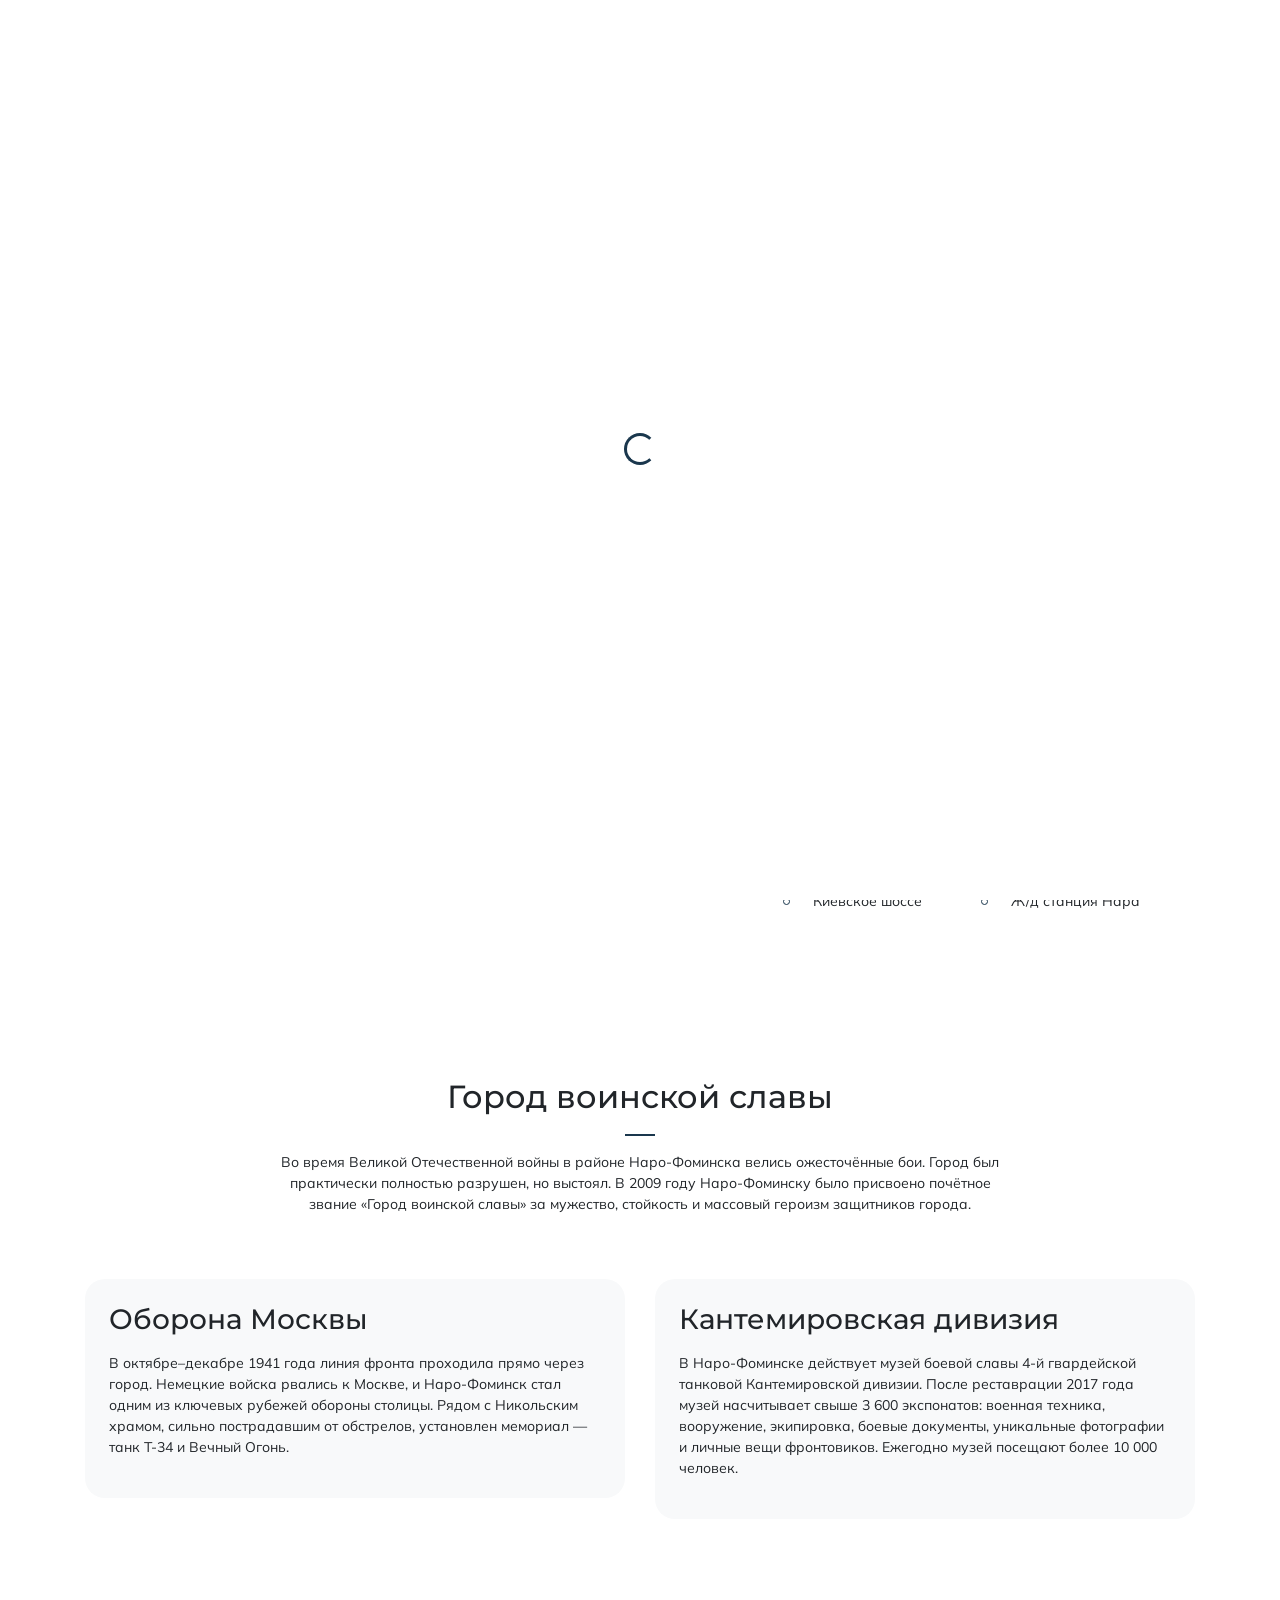
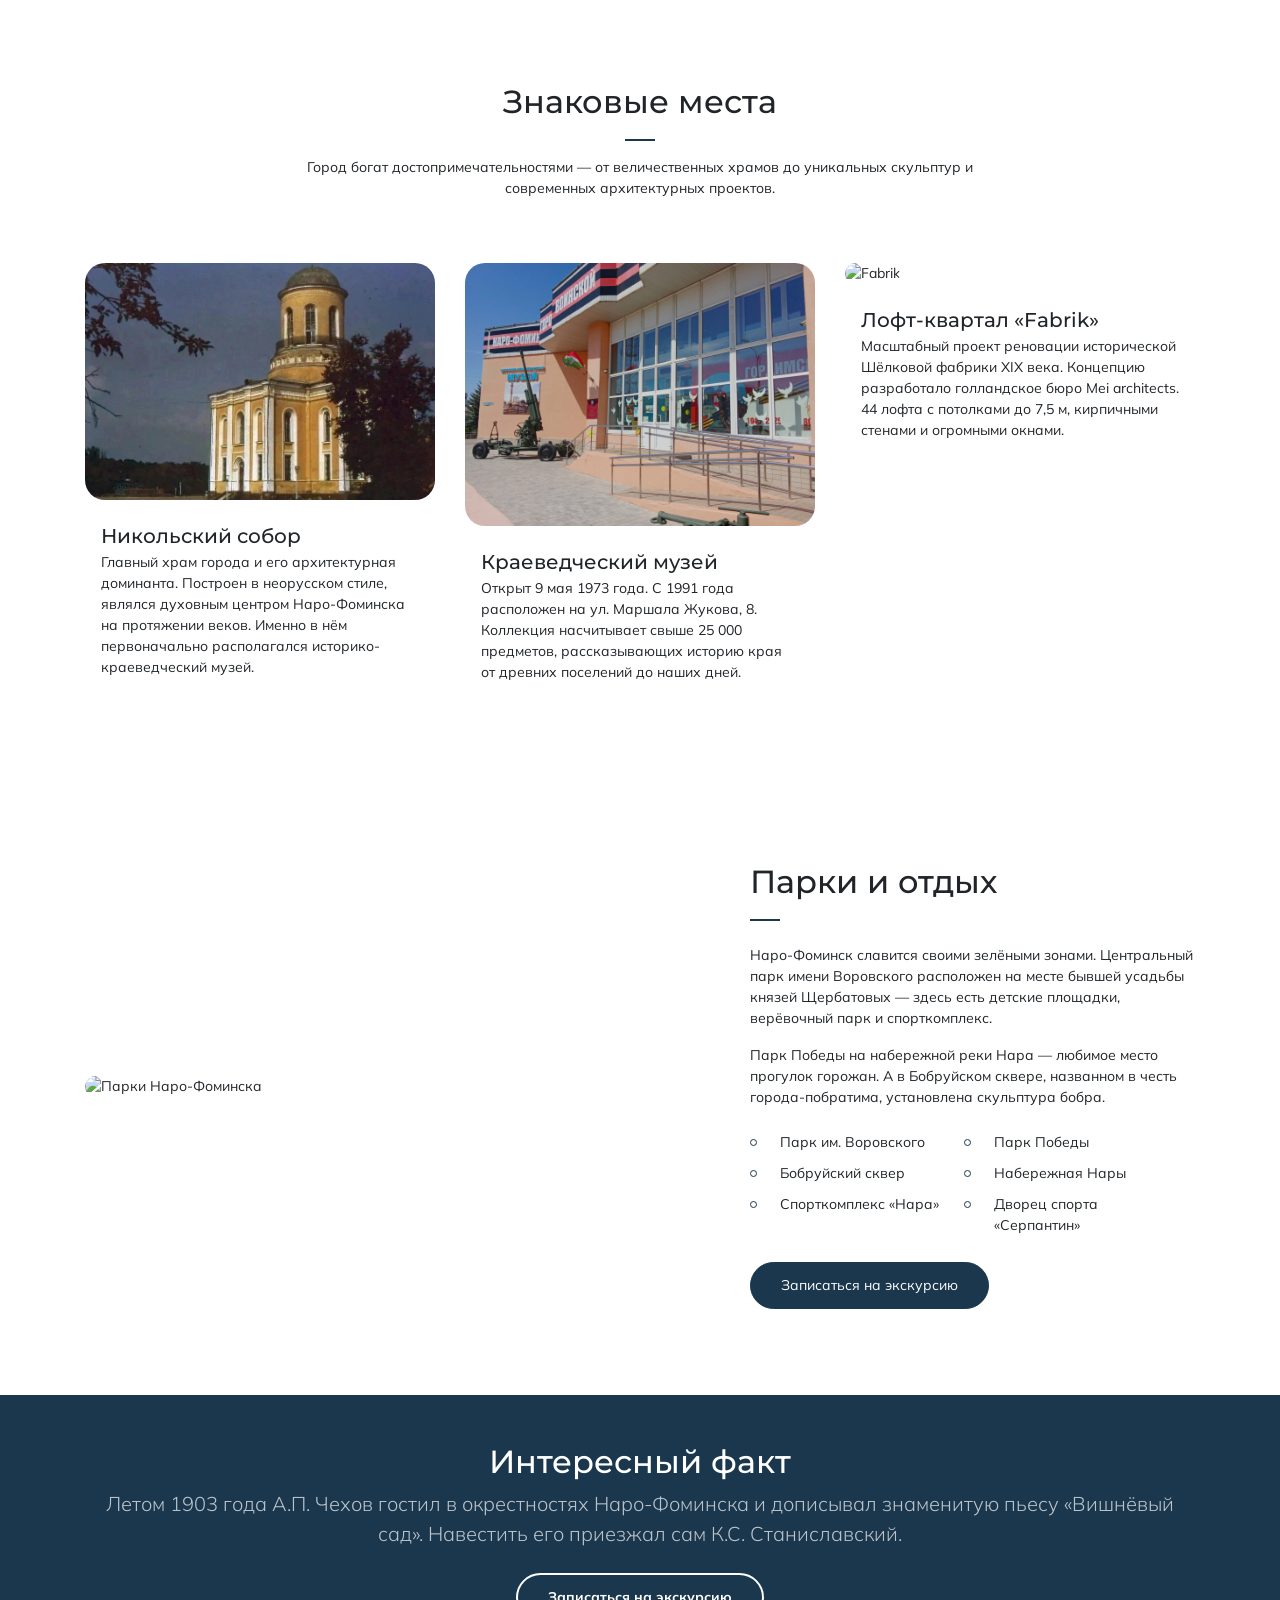
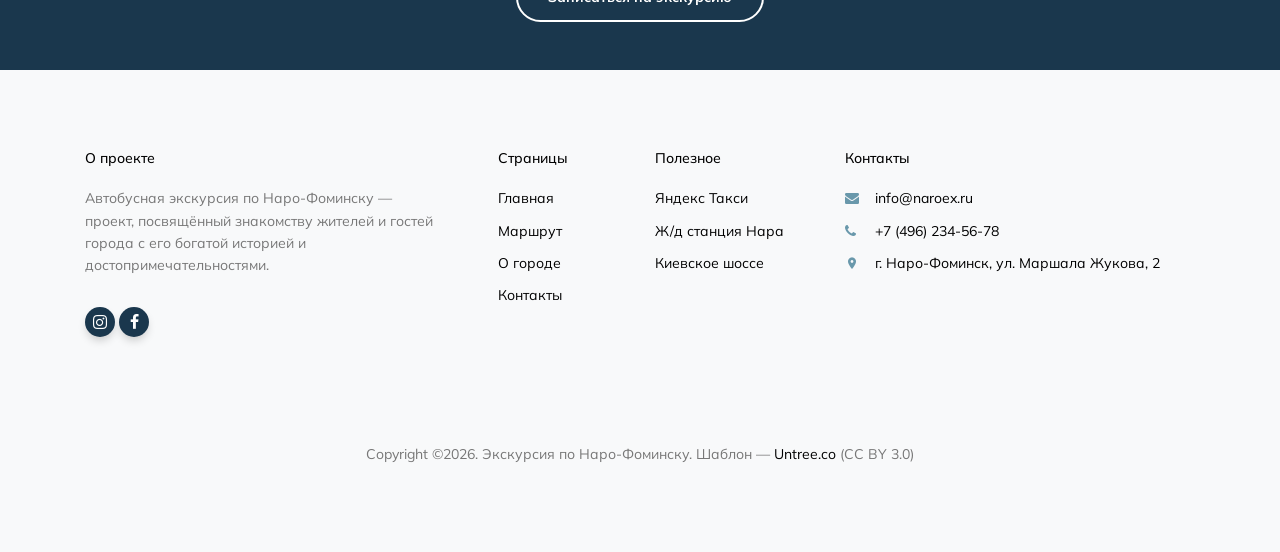
==== html/about.html @ 5fc179f3 "Initial commit: Naro-Fominsk bus excursion static site Russian-language site with 4 pages (main, rou" ====
<!-- /*
* Based on Template: Tour by Untree.co
* License: https://creativecommons.org/licenses/by/3.0/
*/ -->
<!doctype html>
<html lang="ru">
<head>
  <meta charset="utf-8">
  <meta name="viewport" content="width=device-width, initial-scale=1, shrink-to-fit=no">
  <meta name="author" content="NaroEx">
  <link rel="shortcut icon" href="favicon.png">

  <meta name="description" content="О городе Наро-Фоминск — история, достопримечательности, интересные факты" />
  <meta name="keywords" content="Наро-Фоминск, история, город воинской славы" />

  <link rel="preconnect" href="https://fonts.googleapis.com">
  <link rel="preconnect" href="https://fonts.gstatic.com" crossorigin>
  <link href="https://fonts.googleapis.com/css2?family=Montserrat:wght@400;700&family=Mulish:wght@400;700&display=swap&subset=cyrillic" rel="stylesheet">

  <link rel="stylesheet" href="css/bootstrap.min.css">
  <link rel="stylesheet" href="css/owl.carousel.min.css">
  <link rel="stylesheet" href="css/owl.theme.default.min.css">
  <link rel="stylesheet" href="css/jquery.fancybox.min.css">
  <link rel="stylesheet" href="fonts/icomoon/style.css">
  <link rel="stylesheet" href="fonts/flaticon/font/flaticon.css">
  <link rel="stylesheet" href="css/daterangepicker.css">
  <link rel="stylesheet" href="css/aos.css">
  <link rel="stylesheet" href="css/style.css">

  <title>О городе &mdash; Наро-Фоминск</title>
</head>

<body>

  <div class="site-mobile-menu site-navbar-target">
    <div class="site-mobile-menu-header">
      <div class="site-mobile-menu-close">
        <span class="icofont-close js-menu-toggle"></span>
      </div>
    </div>
    <div class="site-mobile-menu-body"></div>
  </div>

  <nav class="site-nav">
    <div class="container">
      <div class="site-navigation">
        <a href="index.html" class="logo m-0">НароЭкс <span class="text-primary">.</span></a>

        <ul class="js-clone-nav d-none d-lg-inline-block text-left site-menu float-right">
          <li><a href="index.html">Главная</a></li>
          <li><a href="services.html">Маршрут</a></li>
          <li class="active"><a href="about.html">О городе</a></li>
          <li><a href="contact.html">Контакты</a></li>
        </ul>

        <a href="#" class="burger ml-auto float-right site-menu-toggle js-menu-toggle d-inline-block d-lg-none light" data-toggle="collapse" data-target="#main-navbar">
          <span></span>
        </a>

      </div>
    </div>
  </nav>


  <div class="hero hero-inner">
    <div class="container">
      <div class="row align-items-center">
        <div class="col-lg-6 mx-auto text-center">
          <div class="intro-wrap">
            <h1 class="mb-0">О городе</h1>
            <p class="text-white">Наро-Фоминск &mdash; город воинской славы с богатой историей, расположенный в 56 км от Москвы на берегах реки Нара.</p>
          </div>
        </div>
      </div>
    </div>
  </div>


  <div class="untree_co-section">
    <div class="container">
      <div class="row">
        <div class="col-lg-7">
          <div class="owl-single dots-absolute owl-carousel">
            <img src="images/nikolsky_sobor.jpg" alt="Никольский собор" class="img-fluid rounded-20">
            <img src="images/museum.jpg" alt="Краеведческий музей" class="img-fluid rounded-20">
            <img src="images/slider-1.jpg" alt="Наро-Фоминск" class="img-fluid rounded-20">
            <img src="images/slider-2.jpg" alt="Наро-Фоминск" class="img-fluid rounded-20">
          </div>
        </div>
        <div class="col-lg-5 pl-lg-5 ml-auto">
          <h2 class="section-title mb-4">История Наро-Фоминска</h2>
          <p>Первое документальное упоминание пустоши Фоминское датируется 1629 годом, однако само поселение известно ещё с XIV века. Изначально на этом месте располагались два села &mdash; Нара и Фоминское, которые объединились в 1926 году, образовав город.</p>
          <p>Важную роль в истории города сыграла Шёлковая фабрика, основанная около 1840 года, &mdash; именно она стала градообразующим предприятием и основой для развития Наро-Фоминска.</p>
          <ul class="list-unstyled two-col clearfix">
            <li>Основан в XIV веке</li>
            <li>Статус города с 1926 г.</li>
            <li>56 км от Москвы</li>
            <li>~65 000 жителей</li>
            <li>Город воинской славы</li>
            <li>Река Нара</li>
            <li>Киевское шоссе</li>
            <li>Ж/д станция Нара</li>
          </ul>
        </div>
      </div>
    </div>
  </div>

  <div class="untree_co-section">
    <div class="container">
      <div class="row justify-content-center mb-5">
        <div class="col-md-8 text-center">
          <h2 class="section-title mb-3 text-center">Город воинской славы</h2>
          <p>Во время Великой Отечественной войны в районе Наро-Фоминска велись ожесточённые бои. Город был практически полностью разрушен, но выстоял. В 2009 году Наро-Фоминску было присвоено почётное звание &laquo;Город воинской славы&raquo; за мужество, стойкость и массовый героизм защитников города.</p>
        </div>
      </div>

      <div class="row">
        <div class="col-lg-6 mb-4">
          <div class="p-4 bg-light rounded-20">
            <h3 class="mb-3">Оборона Москвы</h3>
            <p>В октябре&ndash;декабре 1941 года линия фронта проходила прямо через город. Немецкие войска рвались к Москве, и Наро-Фоминск стал одним из ключевых рубежей обороны столицы. Рядом с Никольским храмом, сильно пострадавшим от обстрелов, установлен мемориал &mdash; танк Т-34 и Вечный Огонь.</p>
          </div>
        </div>
        <div class="col-lg-6 mb-4">
          <div class="p-4 bg-light rounded-20">
            <h3 class="mb-3">Кантемировская дивизия</h3>
            <p>В Наро-Фоминске действует музей боевой славы 4-й гвардейской танковой Кантемировской дивизии. После реставрации 2017 года музей насчитывает свыше 3 600 экспонатов: военная техника, вооружение, экипировка, боевые документы, уникальные фотографии и личные вещи фронтовиков. Ежегодно музей посещают более 10 000 человек.</p>
          </div>
        </div>
      </div>
    </div>
  </div>

  <div class="untree_co-section">
    <div class="container">
      <div class="row justify-content-center mb-5">
        <div class="col-md-8 text-center">
          <h2 class="section-title mb-3 text-center">Знаковые места</h2>
          <p>Город богат достопримечательностями &mdash; от величественных храмов до уникальных скульптур и современных архитектурных проектов.</p>
        </div>
      </div>

      <div class="row">
        <div class="col-lg-4 mb-4">
          <div class="team">
            <img src="images/nikolsky_sobor.jpg" alt="Никольский собор" class="img-fluid mb-4 rounded-20">
            <div class="px-3">
              <h3 class="mb-1">Никольский собор</h3>
              <p>Главный храм города и его архитектурная доминанта. Построен в неорусском стиле, являлся духовным центром Наро-Фоминска на протяжении веков. Именно в нём первоначально располагался историко-краеведческий музей.</p>
            </div>
          </div>
        </div>
        <div class="col-lg-4 mb-4">
          <div class="team">
            <img src="images/museum.jpg" alt="Музей" class="img-fluid mb-4 rounded-20">
            <div class="px-3">
              <h3 class="mb-1">Краеведческий музей</h3>
              <p>Открыт 9 мая 1973 года. С 1991 года расположен на ул. Маршала Жукова, 8. Коллекция насчитывает свыше 25 000 предметов, рассказывающих историю края от древних поселений до наших дней.</p>
            </div>
          </div>
        </div>
        <div class="col-lg-4 mb-4">
          <div class="team">
            <img src="images/hero-slider-2.jpg" alt="Fabrik" class="img-fluid mb-4 rounded-20">
            <div class="px-3">
              <h3 class="mb-1">Лофт-квартал &laquo;Fabrik&raquo;</h3>
              <p>Масштабный проект реновации исторической Шёлковой фабрики XIX века. Концепцию разработало голландское бюро Mei architects. 44 лофта с потолками до 7,5 м, кирпичными стенами и огромными окнами.</p>
            </div>
          </div>
        </div>
      </div>
    </div>
  </div>

  <div class="untree_co-section">
    <div class="container">
      <div class="row justify-content-between align-items-center">

        <div class="col-lg-6">
          <figure class="img-play-video">
            <img src="images/hero-slider-4.jpg" alt="Парки Наро-Фоминска" class="img-fluid rounded-20">
          </figure>
        </div>

        <div class="col-lg-5">
          <h2 class="section-title text-left mb-4">Парки и отдых</h2>
          <p>Наро-Фоминск славится своими зелёными зонами. Центральный парк имени Воровского расположен на месте бывшей усадьбы князей Щербатовых &mdash; здесь есть детские площадки, верёвочный парк и спорткомплекс.</p>
          <p class="mb-4">Парк Победы на набережной реки Нара &mdash; любимое место прогулок горожан. А в Бобруйском сквере, названном в честь города-побратима, установлена скульптура бобра.</p>

          <ul class="list-unstyled two-col clearfix">
            <li>Парк им. Воровского</li>
            <li>Парк Победы</li>
            <li>Бобруйский сквер</li>
            <li>Набережная Нары</li>
            <li>Спорткомплекс &laquo;Нара&raquo;</li>
            <li>Дворец спорта &laquo;Серпантин&raquo;</li>
          </ul>

          <p><a href="contact.html" class="btn btn-primary">Записаться на экскурсию</a></p>
        </div>
      </div>
    </div>
  </div>

  <div class="py-5 cta-section">
    <div class="container">
      <div class="row text-center">
        <div class="col-md-12">
          <h2 class="mb-2 text-white">Интересный факт</h2>
          <p class="mb-4 lead text-white text-white-opacity">Летом 1903 года А.П. Чехов гостил в окрестностях Наро-Фоминска и дописывал знаменитую пьесу &laquo;Вишнёвый сад&raquo;. Навестить его приезжал сам К.С. Станиславский.</p>
          <p class="mb-0"><a href="contact.html" class="btn btn-outline-white text-white btn-md font-weight-bold">Записаться на экскурсию</a></p>
        </div>
      </div>
    </div>
  </div>

  <div class="site-footer">
    <div class="inner first">
      <div class="container">
        <div class="row">
          <div class="col-md-6 col-lg-4">
            <div class="widget">
              <h3 class="heading">О проекте</h3>
              <p>Автобусная экскурсия по Наро-Фоминску &mdash; проект, посвящённый знакомству жителей и гостей города с его богатой историей и достопримечательностями.</p>
            </div>
            <div class="widget">
              <ul class="list-unstyled social">
                <li><a href="#"><span class="icon-instagram"></span></a></li>
                <li><a href="#"><span class="icon-facebook"></span></a></li>
              </ul>
            </div>
          </div>
          <div class="col-md-6 col-lg-2 pl-lg-5">
            <div class="widget">
              <h3 class="heading">Страницы</h3>
              <ul class="links list-unstyled">
                <li><a href="index.html">Главная</a></li>
                <li><a href="services.html">Маршрут</a></li>
                <li><a href="about.html">О городе</a></li>
                <li><a href="contact.html">Контакты</a></li>
              </ul>
            </div>
          </div>
          <div class="col-md-6 col-lg-2">
            <div class="widget">
              <h3 class="heading">Полезное</h3>
              <ul class="links list-unstyled">
                <li><a href="#">Яндекс Такси</a></li>
                <li><a href="#">Ж/д станция Нара</a></li>
                <li><a href="#">Киевское шоссе</a></li>
              </ul>
            </div>
          </div>
          <div class="col-md-6 col-lg-4">
            <div class="widget">
              <h3 class="heading">Контакты</h3>
              <ul class="list-unstyled quick-info links">
                <li class="email"><a href="#">info@naroex.ru</a></li>
                <li class="phone"><a href="#">+7 (496) 234-56-78</a></li>
                <li class="address"><a href="#">г. Наро-Фоминск, ул. Маршала Жукова, 2</a></li>
              </ul>
            </div>
          </div>
        </div>
      </div>
    </div>

    <div class="inner dark">
      <div class="container">
        <div class="row text-center">
          <div class="col-md-8 mb-3 mb-md-0 mx-auto">
            <p>Copyright &copy;<script>document.write(new Date().getFullYear());</script>. Экскурсия по Наро-Фоминску. Шаблон &mdash; <a href="https://untree.co" class="link-highlight">Untree.co</a> (CC BY 3.0)
            </p>
          </div>
        </div>
      </div>
    </div>
  </div>

  <div id="overlayer"></div>
  <div class="loader">
    <div class="spinner-border" role="status">
      <span class="sr-only">Loading...</span>
    </div>
  </div>

  <script src="js/jquery-3.4.1.min.js"></script>
  <script src="js/popper.min.js"></script>
  <script src="js/bootstrap.min.js"></script>
  <script src="js/owl.carousel.min.js"></script>
  <script src="js/jquery.animateNumber.min.js"></script>
  <script src="js/jquery.waypoints.min.js"></script>
  <script src="js/jquery.fancybox.min.js"></script>
  <script src="js/aos.js"></script>
  <script src="js/moment.min.js"></script>
  <script src="js/daterangepicker.js"></script>

  <script src="js/custom.js"></script>

</body>

</html>
---- html/fonts/icomoon/style.css ----
@font-face {
  font-family: 'icomoon';
  src:  url('fonts/icomoon.eot?10si43');
  src:  url('fonts/icomoon.eot?10si43#iefix') format('embedded-opentype'),
    url('fonts/icomoon.ttf?10si43') format('truetype'),
    url('fonts/icomoon.woff?10si43') format('woff'),
    url('fonts/icomoon.svg?10si43#icomoon') format('svg');
  font-weight: normal;
  font-style: normal;
}

[class^="icon-"], [class*=" icon-"] {
  /* use !important to prevent issues with browser extensions that change fonts */
  font-family: 'icomoon' !important;
  speak: none;
  font-style: normal;
  font-weight: normal;
  font-variant: normal;
  text-transform: none;
  line-height: 1;

  /* Better Font Rendering =========== */
  -webkit-font-smoothing: antialiased;
  -moz-osx-font-smoothing: grayscale;
}

.icon-asterisk:before {
  content: "\f069";
}
.icon-plus:before {
  content: "\f067";
}
.icon-question:before {
  content: "\f128";
}
.icon-minus:before {
  content: "\f068";
}
.icon-glass:before {
  content: "\f000";
}
.icon-music:before {
  content: "\f001";
}
.icon-search:before {
  content: "\f002";
}
.icon-envelope-o:before {
  content: "\f003";
}
.icon-heart:before {
  content: "\f004";
}
.icon-star:before {
  content: "\f005";
}
.icon-star-o:before {
  content: "\f006";
}
.icon-user:before {
  content: "\f007";
}
.icon-film:before {
  content: "\f008";
}
.icon-th-large:before {
  content: "\f009";
}
.icon-th:before {
  content: "\f00a";
}
.icon-th-list:before {
  content: "\f00b";
}
.icon-check:before {
  content: "\f00c";
}
.icon-close:before {
  content: "\f00d";
}
.icon-remove:before {
  content: "\f00d";
}
.icon-times:before {
  content: "\f00d";
}
.icon-search-plus:before {
  content: "\f00e";
}
.icon-search-minus:before {
  content: "\f010";
}
.icon-power-off:before {
  content: "\f011";
}
.icon-signal:before {
  content: "\f012";
}
.icon-cog:before {
  content: "\f013";
}
.icon-gear:before {
  content: "\f013";
}
.icon-trash-o:before {
  content: "\f014";
}
.icon-home:before {
  content: "\f015";
}
.icon-file-o:before {
  content: "\f016";
}
.icon-clock-o:before {
  content: "\f017";
}
.icon-road:before {
  content: "\f018";
}
.icon-download:before {
  content: "\f019";
}
.icon-arrow-circle-o-down:before {
  content: "\f01a";
}
.icon-arrow-circle-o-up:before {
  content: "\f01b";
}
.icon-inbox:before {
  content: "\f01c";
}
.icon-play-circle-o:before {
  content: "\f01d";
}
.icon-repeat:before {
  content: "\f01e";
}
.icon-rotate-right:before {
  content: "\f01e";
}
.icon-refresh:before {
  content: "\f021";
}
.icon-list-alt:before {
  content: "\f022";
}
.icon-lock:before {
  content: "\f023";
}
.icon-flag:before {
  content: "\f024";
}
.icon-headphones:before {
  content: "\f025";
}
.icon-volume-off:before {
  content: "\f026";
}
.icon-volume-down:before {
  content: "\f027";
}
.icon-volume-up:before {
  content: "\f028";
}
.icon-qrcode:before {
  content: "\f029";
}
.icon-barcode:before {
  content: "\f02a";
}
.icon-tag:before {
  content: "\f02b";
}
.icon-tags:before {
  content: "\f02c";
}
.icon-book:before {
  content: "\f02d";
}
.icon-bookmark:before {
  content: "\f02e";
}
.icon-print:before {
  content: "\f02f";
}
.icon-camera:before {
  content: "\f030";
}
.icon-font:before {
  content: "\f031";
}
.icon-bold:before {
  content: "\f032";
}
.icon-italic:before {
  content: "\f033";
}
.icon-text-height:before {
  content: "\f034";
}
.icon-text-width:before {
  content: "\f035";
}
.icon-align-left:before {
  content: "\f036";
}
.icon-align-center:before {
  content: "\f037";
}
.icon-align-right:before {
  content: "\f038";
}
.icon-align-justify:before {
  content: "\f039";
}
.icon-list:before {
  content: "\f03a";
}
.icon-dedent:before {
  content: "\f03b";
}
.icon-outdent:before {
  content: "\f03b";
}
.icon-indent:before {
  content: "\f03c";
}
.icon-video-camera:before {
  content: "\f03d";
}
.icon-image:before {
  content: "\f03e";
}
.icon-photo:before {
  content: "\f03e";
}
.icon-picture-o:before {
  content: "\f03e";
}
.icon-pencil:before {
  content: "\f040";
}
.icon-map-marker:before {
  content: "\f041";
}
.icon-adjust:before {
  content: "\f042";
}
.icon-tint:before {
  content: "\f043";
}
.icon-edit:before {
  content: "\f044";
}
.icon-pencil-square-o:before {
  content: "\f044";
}
.icon-share-square-o:before {
  content: "\f045";
}
.icon-check-square-o:before {
  content: "\f046";
}
.icon-arrows:before {
  content: "\f047";
}
.icon-step-backward:before {
  content: "\f048";
}
.icon-fast-backward:before {
  content: "\f049";
}
.icon-backward:before {
  content: "\f04a";
}
.icon-play:before {
  content: "\f04b";
}
.icon-pause:before {
  content: "\f04c";
}
.icon-stop:before {
  content: "\f04d";
}
.icon-forward:before {
  content: "\f04e";
}
.icon-fast-forward:before {
  content: "\f050";
}
.icon-step-forward:before {
  content: "\f051";
}
.icon-eject:before {
  content: "\f052";
}
.icon-chevron-left:before {
  content: "\f053";
}
.icon-chevron-right:before {
  content: "\f054";
}
.icon-plus-circle:before {
  content: "\f055";
}
.icon-minus-circle:before {
  content: "\f056";
}
.icon-times-circle:before {
  content: "\f057";
}
.icon-check-circle:before {
  content: "\f058";
}
.icon-question-circle:before {
  content: "\f059";
}
.icon-info-circle:before {
  content: "\f05a";
}
.icon-crosshairs:before {
  content: "\f05b";
}
.icon-times-circle-o:before {
  content: "\f05c";
}
.icon-check-circle-o:before {
  content: "\f05d";
}
.icon-ban:before {
  content: "\f05e";
}
.icon-arrow-left:before {
  content: "\f060";
}
.icon-arrow-right:before {
  content: "\f061";
}
.icon-arrow-up:before {
  content: "\f062";
}
.icon-arrow-down:before {
  content: "\f063";
}
.icon-mail-forward:before {
  content: "\f064";
}
.icon-share:before {
  content: "\f064";
}
.icon-expand:before {
  content: "\f065";
}
.icon-compress:before {
  content: "\f066";
}
.icon-exclamation-circle:before {
  content: "\f06a";
}
.icon-gift:before {
  content: "\f06b";
}
.icon-leaf:before {
  content: "\f06c";
}
.icon-fire:before {
  content: "\f06d";
}
.icon-eye:before {
  content: "\f06e";
}
.icon-eye-slash:before {
  content: "\f070";
}
.icon-exclamation-triangle:before {
  content: "\f071";
}
.icon-warning:before {
  content: "\f071";
}
.icon-plane:before {
  content: "\f072";
}
.icon-calendar:before {
  content: "\f073";
}
.icon-random:before {
  content: "\f074";
}
.icon-comment:before {
  content: "\f075";
}
.icon-magnet:before {
  content: "\f076";
}
.icon-chevron-up:before {
  content: "\f077";
}
.icon-chevron-down:before {
  content: "\f078";
}
.icon-retweet:before {
  content: "\f079";
}
.icon-shopping-cart:before {
  content: "\f07a";
}
.icon-folder:before {
  content: "\f07b";
}
.icon-folder-open:before {
  content: "\f07c";
}
.icon-arrows-v:before {
  content: "\f07d";
}
.icon-arrows-h:before {
  content: "\f07e";
}
.icon-bar-chart:before {
  content: "\f080";
}
.icon-bar-chart-o:before {
  content: "\f080";
}
.icon-twitter-square:before {
  content: "\f081";
}
.icon-facebook-square:before {
  content: "\f082";
}
.icon-camera-retro:before {
  content: "\f083";
}
.icon-key:before {
  content: "\f084";
}
.icon-cogs:before {
  content: "\f085";
}
.icon-gears:before {
  content: "\f085";
}
.icon-comments:before {
  content: "\f086";
}
.icon-thumbs-o-up:before {
  content: "\f087";
}
.icon-thumbs-o-down:before {
  content: "\f088";
}
.icon-star-half:before {
  content: "\f089";
}
.icon-heart-o:before {
  content: "\f08a";
}
.icon-sign-out:before {
  content: "\f08b";
}
.icon-linkedin-square:before {
  content: "\f08c";
}
.icon-thumb-tack:before {
  content: "\f08d";
}
.icon-external-link:before {
  content: "\f08e";
}
.icon-sign-in:before {
  content: "\f090";
}
.icon-trophy:before {
  content: "\f091";
}
.icon-github-square:before {
  content: "\f092";
}
.icon-upload:before {
  content: "\f093";
}
.icon-lemon-o:before {
  content: "\f094";
}
.icon-phone:before {
  content: "\f095";
}
.icon-square-o:before {
  content: "\f096";
}
.icon-bookmark-o:before {
  content: "\f097";
}
.icon-phone-square:before {
  content: "\f098";
}
.icon-twitter:before {
  content: "\f099";
}
.icon-facebook:before {
  content: "\f09a";
}
.icon-facebook-f:before {
  content: "\f09a";
}
.icon-github:before {
  content: "\f09b";
}
.icon-unlock:before {
  content: "\f09c";
}
.icon-credit-card:before {
  content: "\f09d";
}
.icon-feed:before {
  content: "\f09e";
}
.icon-rss:before {
  content: "\f09e";
}
.icon-hdd-o:before {
  content: "\f0a0";
}
.icon-bullhorn:before {
  content: "\f0a1";
}
.icon-bell-o:before {
  content: "\f0a2";
}
.icon-certificate:before {
  content: "\f0a3";
}
.icon-hand-o-right:before {
  content: "\f0a4";
}
.icon-hand-o-left:before {
  content: "\f0a5";
}
.icon-hand-o-up:before {
  content: "\f0a6";
}
.icon-hand-o-down:before {
  content: "\f0a7";
}
.icon-arrow-circle-left:before {
  content: "\f0a8";
}
.icon-arrow-circle-right:before {
  content: "\f0a9";
}
.icon-arrow-circle-up:before {
  content: "\f0aa";
}
.icon-arrow-circle-down:before {
  content: "\f0ab";
}
.icon-globe:before {
  content: "\f0ac";
}
.icon-wrench:before {
  content: "\f0ad";
}
.icon-tasks:before {
  content: "\f0ae";
}
.icon-filter:before {
  content: "\f0b0";
}
.icon-briefcase:before {
  content: "\f0b1";
}
.icon-arrows-alt:before {
  content: "\f0b2";
}
.icon-group:before {
  content: "\f0c0";
}
.icon-users:before {
  content: "\f0c0";
}
.icon-chain:before {
  content: "\f0c1";
}
.icon-link:before {
  content: "\f0c1";
}
.icon-cloud:before {
  content: "\f0c2";
}
.icon-flask:before {
  content: "\f0c3";
}
.icon-cut:before {
  content: "\f0c4";
}
.icon-scissors:before {
  content: "\f0c4";
}
.icon-copy:before {
  content: "\f0c5";
}
.icon-files-o:before {
  content: "\f0c5";
}
.icon-paperclip:before {
  content: "\f0c6";
}
.icon-floppy-o:before {
  content: "\f0c7";
}
.icon-save:before {
  content: "\f0c7";
}
.icon-square:before {
  content: "\f0c8";
}
.icon-bars:before {
  content: "\f0c9";
}
.icon-navicon:before {
  content: "\f0c9";
}
.icon-reorder:before {
  content: "\f0c9";
}
.icon-list-ul:before {
  content: "\f0ca";
}
.icon-list-ol:before {
  content: "\f0cb";
}
.icon-strikethrough:before {
  content: "\f0cc";
}
.icon-underline:before {
  content: "\f0cd";
}
.icon-table:before {
  content: "\f0ce";
}
.icon-magic:before {
  content: "\f0d0";
}
.icon-truck:before {
  content: "\f0d1";
}
.icon-pinterest:before {
  content: "\f0d2";
}
.icon-pinterest-square:before {
  content: "\f0d3";
}
.icon-google-plus-square:before {
  content: "\f0d4";
}
.icon-google-plus:before {
  content: "\f0d5";
}
.icon-money:before {
  content: "\f0d6";
}
.icon-caret-down:before {
  content: "\f0d7";
}
.icon-caret-up:before {
  content: "\f0d8";
}
.icon-caret-left:before {
  content: "\f0d9";
}
.icon-caret-right:before {
  content: "\f0da";
}
.icon-columns:before {
  content: "\f0db";
}
.icon-sort:before {
  content: "\f0dc";
}
.icon-unsorted:before {
  content: "\f0dc";
}
.icon-sort-desc:before {
  content: "\f0dd";
}
.icon-sort-down:before {
  content: "\f0dd";
}
.icon-sort-asc:before {
  content: "\f0de";
}
.icon-sort-up:before {
  content: "\f0de";
}
.icon-envelope:before {
  content: "\f0e0";
}
.icon-linkedin:before {
  content: "\f0e1";
}
.icon-rotate-left:before {
  content: "\f0e2";
}
.icon-undo:before {
  content: "\f0e2";
}
.icon-gavel:before {
  content: "\f0e3";
}
.icon-legal:before {
  content: "\f0e3";
}
.icon-dashboard:before {
  content: "\f0e4";
}
.icon-tachometer:before {
  content: "\f0e4";
}
.icon-comment-o:before {
  content: "\f0e5";
}
.icon-comments-o:before {
  content: "\f0e6";
}
.icon-bolt:before {
  content: "\f0e7";
}
.icon-flash:before {
  content: "\f0e7";
}
.icon-sitemap:before {
  content: "\f0e8";
}
.icon-umbrella:before {
  content: "\f0e9";
}
.icon-clipboard:before {
  content: "\f0ea";
}
.icon-paste:before {
  content: "\f0ea";
}
.icon-lightbulb-o:before {
  content: "\f0eb";
}
.icon-exchange:before {
  content: "\f0ec";
}
.icon-cloud-download:before {
  content: "\f0ed";
}
.icon-cloud-upload:before {
  content: "\f0ee";
}
.icon-user-md:before {
  content: "\f0f0";
}
.icon-stethoscope:before {
  content: "\f0f1";
}
.icon-suitcase:before {
  content: "\f0f2";
}
.icon-bell:before {
  content: "\f0f3";
}
.icon-coffee:before {
  content: "\f0f4";
}
.icon-cutlery:before {
  content: "\f0f5";
}
.icon-file-text-o:before {
  content: "\f0f6";
}
.icon-building-o:before {
  content: "\f0f7";
}
.icon-hospital-o:before {
  content: "\f0f8";
}
.icon-ambulance:before {
  content: "\f0f9";
}
.icon-medkit:before {
  content: "\f0fa";
}
.icon-fighter-jet:before {
  content: "\f0fb";
}
.icon-beer:before {
  content: "\f0fc";
}
.icon-h-square:before {
  content: "\f0fd";
}
.icon-plus-square:before {
  content: "\f0fe";
}
.icon-angle-double-left:before {
  content: "\f100";
}
.icon-angle-double-right:before {
  content: "\f101";
}
.icon-angle-double-up:before {
  content: "\f102";
}
.icon-angle-double-down:before {
  content: "\f103";
}
.icon-angle-left:before {
  content: "\f104";
}
.icon-angle-right:before {
  content: "\f105";
}
.icon-angle-up:before {
  content: "\f106";
}
.icon-angle-down:before {
  content: "\f107";
}
.icon-desktop:before {
  content: "\f108";
}
.icon-laptop:before {
  content: "\f109";
}
.icon-tablet:before {
  content: "\f10a";
}
.icon-mobile:before {
  content: "\f10b";
}
.icon-mobile-phone:before {
  content: "\f10b";
}
.icon-circle-o:before {
  content: "\f10c";
}
.icon-quote-left:before {
  content: "\f10d";
}
.icon-quote-right:before {
  content: "\f10e";
}
.icon-spinner:before {
  content: "\f110";
}
.icon-circle:before {
  content: "\f111";
}
.icon-mail-reply:before {
  content: "\f112";
}
.icon-reply:before {
  content: "\f112";
}
.icon-github-alt:before {
  content: "\f113";
}
.icon-folder-o:before {
  content: "\f114";
}
.icon-folder-open-o:before {
  content: "\f115";
}
.icon-smile-o:before {
  content: "\f118";
}
.icon-frown-o:before {
  content: "\f119";
}
.icon-meh-o:before {
  content: "\f11a";
}
.icon-gamepad:before {
  content: "\f11b";
}
.icon-keyboard-o:before {
  content: "\f11c";
}
.icon-flag-o:before {
  content: "\f11d";
}
.icon-flag-checkered:before {
  content: "\f11e";
}
.icon-terminal:before {
  content: "\f120";
}
.icon-code:before {
  content: "\f121";
}
.icon-mail-reply-all:before {
  content: "\f122";
}
.icon-reply-all:before {
  content: "\f122";
}
.icon-star-half-empty:before {
  content: "\f123";
}
.icon-star-half-full:before {
  content: "\f123";
}
.icon-star-half-o:before {
  content: "\f123";
}
.icon-location-arrow:before {
  content: "\f124";
}
.icon-crop:before {
  content: "\f125";
}
.icon-code-fork:before {
  content: "\f126";
}
.icon-chain-broken:before {
  content: "\f127";
}
.icon-unlink:before {
  content: "\f127";
}
.icon-info:before {
  content: "\f129";
}
.icon-exclamation:before {
  content: "\f12a";
}
.icon-superscript:before {
  content: "\f12b";
}
.icon-subscript:before {
  content: "\f12c";
}
.icon-eraser:before {
  content: "\f12d";
}
.icon-puzzle-piece:before {
  content: "\f12e";
}
.icon-microphone:before {
  content: "\f130";
}
.icon-microphone-slash:before {
  content: "\f131";
}
.icon-shield:before {
  content: "\f132";
}
.icon-calendar-o:before {
  content: "\f133";
}
.icon-fire-extinguisher:before {
  content: "\f134";
}
.icon-rocket:before {
  content: "\f135";
}
.icon-maxcdn:before {
  content: "\f136";
}
.icon-chevron-circle-left:before {
  content: "\f137";
}
.icon-chevron-circle-right:before {
  content: "\f138";
}
.icon-chevron-circle-up:before {
  content: "\f139";
}
.icon-chevron-circle-down:before {
  content: "\f13a";
}
.icon-html5:before {
  content: "\f13b";
}
.icon-css3:before {
  content: "\f13c";
}
.icon-anchor:before {
  content: "\f13d";
}
.icon-unlock-alt:before {
  content: "\f13e";
}
.icon-bullseye:before {
  content: "\f140";
}
.icon-ellipsis-h:before {
  content: "\f141";
}
.icon-ellipsis-v:before {
  content: "\f142";
}
.icon-rss-square:before {
  content: "\f143";
}
.icon-play-circle:before {
  content: "\f144";
}
.icon-ticket:before {
  content: "\f145";
}
.icon-minus-square:before {
  content: "\f146";
}
.icon-minus-square-o:before {
  content: "\f147";
}
.icon-level-up:before {
  content: "\f148";
}
.icon-level-down:before {
  content: "\f149";
}
.icon-check-square:before {
  content: "\f14a";
}
.icon-pencil-square:before {
  content: "\f14b";
}
.icon-external-link-square:before {
  content: "\f14c";
}
.icon-share-square:before {
  content: "\f14d";
}
.icon-compass:before {
  content: "\f14e";
}
.icon-caret-square-o-down:before {
  content: "\f150";
}
.icon-toggle-down:before {
  content: "\f150";
}
.icon-caret-square-o-up:before {
  content: "\f151";
}
.icon-toggle-up:before {
  content: "\f151";
}
.icon-caret-square-o-right:before {
  content: "\f152";
}
.icon-toggle-right:before {
  content: "\f152";
}
.icon-eur:before {
  content: "\f153";
}
.icon-euro:before {
  content: "\f153";
}
.icon-gbp:before {
  content: "\f154";
}
.icon-dollar:before {
  content: "\f155";
}
.icon-usd:before {
  content: "\f155";
}
.icon-inr:before {
  content: "\f156";
}
.icon-rupee:before {
  content: "\f156";
}
.icon-cny:before {
  content: "\f157";
}
.icon-jpy:before {
  content: "\f157";
}
.icon-rmb:before {
  content: "\f157";
}
.icon-yen:before {
  content: "\f157";
}
.icon-rouble:before {
  content: "\f158";
}
.icon-rub:before {
  content: "\f158";
}
.icon-ruble:before {
  content: "\f158";
}
.icon-krw:before {
  content: "\f159";
}
.icon-won:before {
  content: "\f159";
}
.icon-bitcoin:before {
  content: "\f15a";
}
.icon-btc:before {
  content: "\f15a";
}
.icon-file:before {
  content: "\f15b";
}
.icon-file-text:before {
  content: "\f15c";
}
.icon-sort-alpha-asc:before {
  content: "\f15d";
}
.icon-sort-alpha-desc:before {
  content: "\f15e";
}
.icon-sort-amount-asc:before {
  content: "\f160";
}
.icon-sort-amount-desc:before {
  content: "\f161";
}
.icon-sort-numeric-asc:before {
  content: "\f162";
}
.icon-sort-numeric-desc:before {
  content: "\f163";
}
.icon-thumbs-up:before {
  content: "\f164";
}
.icon-thumbs-down:before {
  content: "\f165";
}
.icon-youtube-square:before {
  content: "\f166";
}
.icon-youtube:before {
  content: "\f167";
}
.icon-xing:before {
  content: "\f168";
}
.icon-xing-square:before {
  content: "\f169";
}
.icon-youtube-play:before {
  content: "\f16a";
}
.icon-dropbox:before {
  content: "\f16b";
}
.icon-stack-overflow:before {
  content: "\f16c";
}
.icon-instagram:before {
  content: "\f16d";
}
.icon-flickr:before {
  content: "\f16e";
}
.icon-adn:before {
  content: "\f170";
}
.icon-bitbucket:before {
  content: "\f171";
}
.icon-bitbucket-square:before {
  content: "\f172";
}
.icon-tumblr:before {
  content: "\f173";
}
.icon-tumblr-square:before {
  content: "\f174";
}
.icon-long-arrow-down:before {
  content: "\f175";
}
.icon-long-arrow-up:before {
  content: "\f176";
}
.icon-long-arrow-left:before {
  content: "\f177";
}
.icon-long-arrow-right:before {
  content: "\f178";
}
.icon-apple:before {
  content: "\f179";
}
.icon-windows:before {
  content: "\f17a";
}
.icon-android:before {
  content: "\f17b";
}
.icon-linux:before {
  content: "\f17c";
}
.icon-dribbble:before {
  content: "\f17d";
}
.icon-skype:before {
  content: "\f17e";
}
.icon-foursquare:before {
  content: "\f180";
}
.icon-trello:before {
  content: "\f181";
}
.icon-female:before {
  content: "\f182";
}
.icon-male:before {
  content: "\f183";
}
.icon-gittip:before {
  content: "\f184";
}
.icon-gratipay:before {
  content: "\f184";
}
.icon-sun-o:before {
  content: "\f185";
}
.icon-moon-o:before {
  content: "\f186";
}
.icon-archive:before {
  content: "\f187";
}
.icon-bug:before {
  content: "\f188";
}
.icon-vk:before {
  content: "\f189";
}
.icon-weibo:before {
  content: "\f18a";
}
.icon-renren:before {
  content: "\f18b";
}
.icon-pagelines:before {
  content: "\f18c";
}
.icon-stack-exchange:before {
  content: "\f18d";
}
.icon-arrow-circle-o-right:before {
  content: "\f18e";
}
.icon-arrow-circle-o-left:before {
  content: "\f190";
}
.icon-caret-square-o-left:before {
  content: "\f191";
}
.icon-toggle-left:before {
  content: "\f191";
}
.icon-dot-circle-o:before {
  content: "\f192";
}
.icon-wheelchair:before {
  content: "\f193";
}
.icon-vimeo-square:before {
  content: "\f194";
}
.icon-try:before {
  content: "\f195";
}
.icon-turkish-lira:before {
  content: "\f195";
}
.icon-plus-square-o:before {
  content: "\f196";
}
.icon-space-shuttle:before {
  content: "\f197";
}
.icon-slack:before {
  content: "\f198";
}
.icon-envelope-square:before {
  content: "\f199";
}
.icon-wordpress:before {
  content: "\f19a";
}
.icon-openid:before {
  content: "\f19b";
}
.icon-bank:before {
  content: "\f19c";
}
.icon-institution:before {
  content: "\f19c";
}
.icon-university:before {
  content: "\f19c";
}
.icon-graduation-cap:before {
  content: "\f19d";
}
.icon-mortar-board:before {
  content: "\f19d";
}
.icon-yahoo:before {
  content: "\f19e";
}
.icon-google:before {
  content: "\f1a0";
}
.icon-reddit:before {
  content: "\f1a1";
}
.icon-reddit-square:before {
  content: "\f1a2";
}
.icon-stumbleupon-circle:before {
  content: "\f1a3";
}
.icon-stumbleupon:before {
  content: "\f1a4";
}
.icon-delicious:before {
  content: "\f1a5";
}
.icon-digg:before {
  content: "\f1a6";
}
.icon-pied-piper-pp:before {
  content: "\f1a7";
}
.icon-pied-piper-alt:before {
  content: "\f1a8";
}
.icon-drupal:before {
  content: "\f1a9";
}
.icon-joomla:before {
  content: "\f1aa";
}
.icon-language:before {
  content: "\f1ab";
}
.icon-fax:before {
  content: "\f1ac";
}
.icon-building:before {
  content: "\f1ad";
}
.icon-child:before {
  content: "\f1ae";
}
.icon-paw:before {
  content: "\f1b0";
}
.icon-spoon:before {
  content: "\f1b1";
}
.icon-cube:before {
  content: "\f1b2";
}
.icon-cubes:before {
  content: "\f1b3";
}
.icon-behance:before {
  content: "\f1b4";
}
.icon-behance-square:before {
  content: "\f1b5";
}
.icon-steam:before {
  content: "\f1b6";
}
.icon-steam-square:before {
  content: "\f1b7";
}
.icon-recycle:before {
  content: "\f1b8";
}
.icon-automobile:before {
  content: "\f1b9";
}
.icon-car:before {
  content: "\f1b9";
}
.icon-cab:before {
  content: "\f1ba";
}
.icon-taxi:before {
  content: "\f1ba";
}
.icon-tree:before {
  content: "\f1bb";
}
.icon-spotify:before {
  content: "\f1bc";
}
.icon-deviantart:before {
  content: "\f1bd";
}
.icon-soundcloud:before {
  content: "\f1be";
}
.icon-database:before {
  content: "\f1c0";
}
.icon-file-pdf-o:before {
  content: "\f1c1";
}
.icon-file-word-o:before {
  content: "\f1c2";
}
.icon-file-excel-o:before {
  content: "\f1c3";
}
.icon-file-powerpoint-o:before {
  content: "\f1c4";
}
.icon-file-image-o:before {
  content: "\f1c5";
}
.icon-file-photo-o:before {
  content: "\f1c5";
}
.icon-file-picture-o:before {
  content: "\f1c5";
}
.icon-file-archive-o:before {
  content: "\f1c6";
}
.icon-file-zip-o:before {
  content: "\f1c6";
}
.icon-file-audio-o:before {
  content: "\f1c7";
}
.icon-file-sound-o:before {
  content: "\f1c7";
}
.icon-file-movie-o:before {
  content: "\f1c8";
}
.icon-file-video-o:before {
  content: "\f1c8";
}
.icon-file-code-o:before {
  content: "\f1c9";
}
.icon-vine:before {
  content: "\f1ca";
}
.icon-codepen:before {
  content: "\f1cb";
}
.icon-jsfiddle:before {
  content: "\f1cc";
}
.icon-life-bouy:before {
  content: "\f1cd";
}
.icon-life-buoy:before {
  content: "\f1cd";
}
.icon-life-ring:before {
  content: "\f1cd";
}
.icon-life-saver:before {
  content: "\f1cd";
}
.icon-support:before {
  content: "\f1cd";
}
.icon-circle-o-notch:before {
  content: "\f1ce";
}
.icon-ra:before {
  content: "\f1d0";
}
.icon-rebel:before {
  content: "\f1d0";
}
.icon-resistance:before {
  content: "\f1d0";
}
.icon-empire:before {
  content: "\f1d1";
}
.icon-ge:before {
  content: "\f1d1";
}
.icon-git-square:before {
  content: "\f1d2";
}
.icon-git:before {
  content: "\f1d3";
}
.icon-hacker-news:before {
  content: "\f1d4";
}
.icon-y-combinator-square:before {
  content: "\f1d4";
}
.icon-yc-square:before {
  content: "\f1d4";
}
.icon-tencent-weibo:before {
  content: "\f1d5";
}
.icon-qq:before {
  content: "\f1d6";
}
.icon-wechat:before {
  content: "\f1d7";
}
.icon-weixin:before {
  content: "\f1d7";
}
.icon-paper-plane:before {
  content: "\f1d8";
}
.icon-send:before {
  content: "\f1d8";
}
.icon-paper-plane-o:before {
  content: "\f1d9";
}
.icon-send-o:before {
  content: "\f1d9";
}
.icon-history:before {
  content: "\f1da";
}
.icon-circle-thin:before {
  content: "\f1db";
}
.icon-header:before {
  content: "\f1dc";
}
.icon-paragraph:before {
  content: "\f1dd";
}
.icon-sliders:before {
  content: "\f1de";
}
.icon-share-alt:before {
  content: "\f1e0";
}
.icon-share-alt-square:before {
  content: "\f1e1";
}
.icon-bomb:before {
  content: "\f1e2";
}
.icon-futbol-o:before {
  content: "\f1e3";
}
.icon-soccer-ball-o:before {
  content: "\f1e3";
}
.icon-tty:before {
  content: "\f1e4";
}
.icon-binoculars:before {
  content: "\f1e5";
}
.icon-plug:before {
  content: "\f1e6";
}
.icon-slideshare:before {
  content: "\f1e7";
}
.icon-twitch:before {
  content: "\f1e8";
}
.icon-yelp:before {
  content: "\f1e9";
}
.icon-newspaper-o:before {
  content: "\f1ea";
}
.icon-wifi:before {
  content: "\f1eb";
}
.icon-calculator:before {
  content: "\f1ec";
}
.icon-paypal:before {
  content: "\f1ed";
}
.icon-google-wallet:before {
  content: "\f1ee";
}
.icon-cc-visa:before {
  content: "\f1f0";
}
.icon-cc-mastercard:before {
  content: "\f1f1";
}
.icon-cc-discover:before {
  content: "\f1f2";
}
.icon-cc-amex:before {
  content: "\f1f3";
}
.icon-cc-paypal:before {
  content: "\f1f4";
}
.icon-cc-stripe:before {
  content: "\f1f5";
}
.icon-bell-slash:before {
  content: "\f1f6";
}
.icon-bell-slash-o:before {
  content: "\f1f7";
}
.icon-trash:before {
  content: "\f1f8";
}
.icon-copyright:before {
  content: "\f1f9";
}
.icon-at:before {
  content: "\f1fa";
}
.icon-eyedropper:before {
  content: "\f1fb";
}
.icon-paint-brush:before {
  content: "\f1fc";
}
.icon-birthday-cake:before {
  content: "\f1fd";
}
.icon-area-chart:before {
  content: "\f1fe";
}
.icon-pie-chart:before {
  content: "\f200";
}
.icon-line-chart:before {
  content: "\f201";
}
.icon-lastfm:before {
  content: "\f202";
}
.icon-lastfm-square:before {
  content: "\f203";
}
.icon-toggle-off:before {
  content: "\f204";
}
.icon-toggle-on:before {
  content: "\f205";
}
.icon-bicycle:before {
  content: "\f206";
}
.icon-bus:before {
  content: "\f207";
}
.icon-ioxhost:before {
  content: "\f208";
}
.icon-angellist:before {
  content: "\f209";
}
.icon-cc:before {
  content: "\f20a";
}
.icon-ils:before {
  content: "\f20b";
}
.icon-shekel:before {
  content: "\f20b";
}
.icon-sheqel:before {
  content: "\f20b";
}
.icon-meanpath:before {
  content: "\f20c";
}
.icon-buysellads:before {
  content: "\f20d";
}
.icon-connectdevelop:before {
  content: "\f20e";
}
.icon-dashcube:before {
  content: "\f210";
}
.icon-forumbee:before {
  content: "\f211";
}
.icon-leanpub:before {
  content: "\f212";
}
.icon-sellsy:before {
  content: "\f213";
}
.icon-shirtsinbulk:before {
  content: "\f214";
}
.icon-simplybuilt:before {
  content: "\f215";
}
.icon-skyatlas:before {
  content: "\f216";
}
.icon-cart-plus:before {
  content: "\f217";
}
.icon-cart-arrow-down:before {
  content: "\f218";
}
.icon-diamond:before {
  content: "\f219";
}
.icon-ship:before {
  content: "\f21a";
}
.icon-user-secret:before {
  content: "\f21b";
}
.icon-motorcycle:before {
  content: "\f21c";
}
.icon-street-view:before {
  content: "\f21d";
}
.icon-heartbeat:before {
  content: "\f21e";
}
.icon-venus:before {
  content: "\f221";
}
.icon-mars:before {
  content: "\f222";
}
.icon-mercury:before {
  content: "\f223";
}
.icon-intersex:before {
  content: "\f224";
}
.icon-transgender:before {
  content: "\f224";
}
.icon-transgender-alt:before {
  content: "\f225";
}
.icon-venus-double:before {
  content: "\f226";
}
.icon-mars-double:before {
  content: "\f227";
}
.icon-venus-mars:before {
  content: "\f228";
}
.icon-mars-stroke:before {
  content: "\f229";
}
.icon-mars-stroke-v:before {
  content: "\f22a";
}
.icon-mars-stroke-h:before {
  content: "\f22b";
}
.icon-neuter:before {
  content: "\f22c";
}
.icon-genderless:before {
  content: "\f22d";
}
.icon-facebook-official:before {
  content: "\f230";
}
.icon-pinterest-p:before {
  content: "\f231";
}
.icon-whatsapp:before {
  content: "\f232";
}
.icon-server:before {
  content: "\f233";
}
.icon-user-plus:before {
  content: "\f234";
}
.icon-user-times:before {
  content: "\f235";
}
.icon-bed:before {
  content: "\f236";
}
.icon-hotel:before {
  content: "\f236";
}
.icon-viacoin:before {
  content: "\f237";
}
.icon-train:before {
  content: "\f238";
}
.icon-subway:before {
  content: "\f239";
}
.icon-medium:before {
  content: "\f23a";
}
.icon-y-combinator:before {
  content: "\f23b";
}
.icon-yc:before {
  content: "\f23b";
}
.icon-optin-monster:before {
  content: "\f23c";
}
.icon-opencart:before {
  content: "\f23d";
}
.icon-expeditedssl:before {
  content: "\f23e";
}
.icon-battery:before {
  content: "\f240";
}
.icon-battery-4:before {
  content: "\f240";
}
.icon-battery-full:before {
  content: "\f240";
}
.icon-battery-3:before {
  content: "\f241";
}
.icon-battery-three-quarters:before {
  content: "\f241";
}
.icon-battery-2:before {
  content: "\f242";
}
.icon-battery-half:before {
  content: "\f242";
}
.icon-battery-1:before {
  content: "\f243";
}
.icon-battery-quarter:before {
  content: "\f243";
}
.icon-battery-0:before {
  content: "\f244";
}
.icon-battery-empty:before {
  content: "\f244";
}
.icon-mouse-pointer:before {
  content: "\f245";
}
.icon-i-cursor:before {
  content: "\f246";
}
.icon-object-group:before {
  content: "\f247";
}
.icon-object-ungroup:before {
  content: "\f248";
}
.icon-sticky-note:before {
  content: "\f249";
}
.icon-sticky-note-o:before {
  content: "\f24a";
}
.icon-cc-jcb:before {
  content: "\f24b";
}
.icon-cc-diners-club:before {
  content: "\f24c";
}
.icon-clone:before {
  content: "\f24d";
}
.icon-balance-scale:before {
  content: "\f24e";
}
.icon-hourglass-o:before {
  content: "\f250";
}
.icon-hourglass-1:before {
  content: "\f251";
}
.icon-hourglass-start:before {
  content: "\f251";
}
.icon-hourglass-2:before {
  content: "\f252";
}
.icon-hourglass-half:before {
  content: "\f252";
}
.icon-hourglass-3:before {
  content: "\f253";
}
.icon-hourglass-end:before {
  content: "\f253";
}
.icon-hourglass:before {
  content: "\f254";
}
.icon-hand-grab-o:before {
  content: "\f255";
}
.icon-hand-rock-o:before {
  content: "\f255";
}
.icon-hand-paper-o:before {
  content: "\f256";
}
.icon-hand-stop-o:before {
  content: "\f256";
}
.icon-hand-scissors-o:before {
  content: "\f257";
}
.icon-hand-lizard-o:before {
  content: "\f258";
}
.icon-hand-spock-o:before {
  content: "\f259";
}
.icon-hand-pointer-o:before {
  content: "\f25a";
}
.icon-hand-peace-o:before {
  content: "\f25b";
}
.icon-trademark:before {
  content: "\f25c";
}
.icon-registered:before {
  content: "\f25d";
}
.icon-creative-commons:before {
  content: "\f25e";
}
.icon-gg:before {
  content: "\f260";
}
.icon-gg-circle:before {
  content: "\f261";
}
.icon-tripadvisor:before {
  content: "\f262";
}
.icon-odnoklassniki:before {
  content: "\f263";
}
.icon-odnoklassniki-square:before {
  content: "\f264";
}
.icon-get-pocket:before {
  content: "\f265";
}
.icon-wikipedia-w:before {
  content: "\f266";
}
.icon-safari:before {
  content: "\f267";
}
.icon-chrome:before {
  content: "\f268";
}
.icon-firefox:before {
  content: "\f269";
}
.icon-opera:before {
  content: "\f26a";
}
.icon-internet-explorer:before {
  content: "\f26b";
}
.icon-television:before {
  content: "\f26c";
}
.icon-tv:before {
  content: "\f26c";
}
.icon-contao:before {
  content: "\f26d";
}
.icon-500px:before {
  content: "\f26e";
}
.icon-amazon:before {
  content: "\f270";
}
.icon-calendar-plus-o:before {
  content: "\f271";
}
.icon-calendar-minus-o:before {
  content: "\f272";
}
.icon-calendar-times-o:before {
  content: "\f273";
}
.icon-calendar-check-o:before {
  content: "\f274";
}
.icon-industry:before {
  content: "\f275";
}
.icon-map-pin:before {
  content: "\f276";
}
.icon-map-signs:before {
  content: "\f277";
}
.icon-map-o:before {
  content: "\f278";
}
.icon-map:before {
  content: "\f279";
}
.icon-commenting:before {
  content: "\f27a";
}
.icon-commenting-o:before {
  content: "\f27b";
}
.icon-houzz:before {
  content: "\f27c";
}
.icon-vimeo:before {
  content: "\f27d";
}
.icon-black-tie:before {
  content: "\f27e";
}
.icon-fonticons:before {
  content: "\f280";
}
.icon-reddit-alien:before {
  content: "\f281";
}
.icon-edge:before {
  content: "\f282";
}
.icon-credit-card-alt:before {
  content: "\f283";
}
.icon-codiepie:before {
  content: "\f284";
}
.icon-modx:before {
  content: "\f285";
}
.icon-fort-awesome:before {
  content: "\f286";
}
.icon-usb:before {
  content: "\f287";
}
.icon-product-hunt:before {
  content: "\f288";
}
.icon-mixcloud:before {
  content: "\f289";
}
.icon-scribd:before {
  content: "\f28a";
}
.icon-pause-circle:before {
  content: "\f28b";
}
.icon-pause-circle-o:before {
  content: "\f28c";
}
.icon-stop-circle:before {
  content: "\f28d";
}
.icon-stop-circle-o:before {
  content: "\f28e";
}
.icon-shopping-bag:before {
  content: "\f290";
}
.icon-shopping-basket:before {
  content: "\f291";
}
.icon-hashtag:before {
  content: "\f292";
}
.icon-bluetooth:before {
  content: "\f293";
}
.icon-bluetooth-b:before {
  content: "\f294";
}
.icon-percent:before {
  content: "\f295";
}
.icon-gitlab:before {
  content: "\f296";
}
.icon-wpbeginner:before {
  content: "\f297";
}
.icon-wpforms:before {
  content: "\f298";
}
.icon-envira:before {
  content: "\f299";
}
.icon-universal-access:before {
  content: "\f29a";
}
.icon-wheelchair-alt:before {
  content: "\f29b";
}
.icon-question-circle-o:before {
  content: "\f29c";
}
.icon-blind:before {
  content: "\f29d";
}
.icon-audio-description:before {
  content: "\f29e";
}
.icon-volume-control-phone:before {
  content: "\f2a0";
}
.icon-braille:before {
  content: "\f2a1";
}
.icon-assistive-listening-systems:before {
  content: "\f2a2";
}
.icon-american-sign-language-interpreting:before {
  content: "\f2a3";
}
.icon-asl-interpreting:before {
  content: "\f2a3";
}
.icon-deaf:before {
  content: "\f2a4";
}
.icon-deafness:before {
  content: "\f2a4";
}
.icon-hard-of-hearing:before {
  content: "\f2a4";
}
.icon-glide:before {
  content: "\f2a5";
}
.icon-glide-g:before {
  content: "\f2a6";
}
.icon-sign-language:before {
  content: "\f2a7";
}
.icon-signing:before {
  content: "\f2a7";
}
.icon-low-vision:before {
  content: "\f2a8";
}
.icon-viadeo:before {
  content: "\f2a9";
}
.icon-viadeo-square:before {
  content: "\f2aa";
}
.icon-snapchat:before {
  content: "\f2ab";
}
.icon-snapchat-ghost:before {
  content: "\f2ac";
}
.icon-snapchat-square:before {
  content: "\f2ad";
}
.icon-pied-piper:before {
  content: "\f2ae";
}
.icon-first-order:before {
  content: "\f2b0";
}
.icon-yoast:before {
  content: "\f2b1";
}
.icon-themeisle:before {
  content: "\f2b2";
}
.icon-google-plus-circle:before {
  content: "\f2b3";
}
.icon-google-plus-official:before {
  content: "\f2b3";
}
.icon-fa:before {
  content: "\f2b4";
}
.icon-font-awesome:before {
  content: "\f2b4";
}
.icon-handshake-o:before {
  content: "\f2b5";
}
.icon-envelope-open:before {
  content: "\f2b6";
}
.icon-envelope-open-o:before {
  content: "\f2b7";
}
.icon-linode:before {
  content: "\f2b8";
}
.icon-address-book:before {
  content: "\f2b9";
}
.icon-address-book-o:before {
  content: "\f2ba";
}
.icon-address-card:before {
  content: "\f2bb";
}
.icon-vcard:before {
  content: "\f2bb";
}
.icon-address-card-o:before {
  content: "\f2bc";
}
.icon-vcard-o:before {
  content: "\f2bc";
}
.icon-user-circle:before {
  content: "\f2bd";
}
.icon-user-circle-o:before {
  content: "\f2be";
}
.icon-user-o:before {
  content: "\f2c0";
}
.icon-id-badge:before {
  content: "\f2c1";
}
.icon-drivers-license:before {
  content: "\f2c2";
}
.icon-id-card:before {
  content: "\f2c2";
}
.icon-drivers-license-o:before {
  content: "\f2c3";
}
.icon-id-card-o:before {
  content: "\f2c3";
}
.icon-quora:before {
  content: "\f2c4";
}
.icon-free-code-camp:before {
  content: "\f2c5";
}
.icon-telegram:before {
  content: "\f2c6";
}
.icon-thermometer:before {
  content: "\f2c7";
}
.icon-thermometer-4:before {
  content: "\f2c7";
}
.icon-thermometer-full:before {
  content: "\f2c7";
}
.icon-thermometer-3:before {
  content: "\f2c8";
}
.icon-thermometer-three-quarters:before {
  content: "\f2c8";
}
.icon-thermometer-2:before {
  content: "\f2c9";
}
.icon-thermometer-half:before {
  content: "\f2c9";
}
.icon-thermometer-1:before {
  content: "\f2ca";
}
.icon-thermometer-quarter:before {
  content: "\f2ca";
}
.icon-thermometer-0:before {
  content: "\f2cb";
}
.icon-thermometer-empty:before {
  content: "\f2cb";
}
.icon-shower:before {
  content: "\f2cc";
}
.icon-bath:before {
  content: "\f2cd";
}
.icon-bathtub:before {
  content: "\f2cd";
}
.icon-s15:before {
  content: "\f2cd";
}
.icon-podcast:before {
  content: "\f2ce";
}
.icon-window-maximize:before {
  content: "\f2d0";
}
.icon-window-minimize:before {
  content: "\f2d1";
}
.icon-window-restore:before {
  content: "\f2d2";
}
.icon-times-rectangle:before {
  content: "\f2d3";
}
.icon-window-close:before {
  content: "\f2d3";
}
.icon-times-rectangle-o:before {
  content: "\f2d4";
}
.icon-window-close-o:before {
  content: "\f2d4";
}
.icon-bandcamp:before {
  content: "\f2d5";
}
.icon-grav:before {
  content: "\f2d6";
}
.icon-etsy:before {
  content: "\f2d7";
}
.icon-imdb:before {
  content: "\f2d8";
}
.icon-ravelry:before {
  content: "\f2d9";
}
.icon-eercast:before {
  content: "\f2da";
}
.icon-microchip:before {
  content: "\f2db";
}
.icon-snowflake-o:before {
  content: "\f2dc";
}
.icon-superpowers:before {
  content: "\f2dd";
}
.icon-wpexplorer:before {
  content: "\f2de";
}
.icon-meetup:before {
  content: "\f2e0";
}
.icon-3d_rotation:before {
  content: "\e84d";
}
.icon-ac_unit:before {
  content: "\eb3b";
}
.icon-alarm:before {
  content: "\e855";
}
.icon-access_alarms:before {
  content: "\e191";
}
.icon-schedule:before {
  content: "\e8b5";
}
.icon-accessibility:before {
  content: "\e84e";
}
.icon-accessible:before {
  content: "\e914";
}
.icon-account_balance:before {
  content: "\e84f";
}
.icon-account_balance_wallet:before {
  content: "\e850";
}
.icon-account_box:before {
  content: "\e851";
}
.icon-account_circle:before {
  content: "\e853";
}
.icon-adb:before {
  content: "\e60e";
}
.icon-add:before {
  content: "\e145";
}
.icon-add_a_photo:before {
  content: "\e439";
}
.icon-alarm_add:before {
  content: "\e856";
}
.icon-add_alert:before {
  content: "\e003";
}
.icon-add_box:before {
  content: "\e146";
}
.icon-add_circle:before {
  content: "\e147";
}
.icon-control_point:before {
  content: "\e3ba";
}
.icon-add_location:before {
  content: "\e567";
}
.icon-add_shopping_cart:before {
  content: "\e854";
}
.icon-queue:before {
  content: "\e03c";
}
.icon-add_to_queue:before {
  content: "\e05c";
}
.icon-adjust2:before {
  content: "\e39e";
}
.icon-airline_seat_flat:before {
  content: "\e630";
}
.icon-airline_seat_flat_angled:before {
  content: "\e631";
}
.icon-airline_seat_individual_suite:before {
  content: "\e632";
}
.icon-airline_seat_legroom_extra:before {
  content: "\e633";
}
.icon-airline_seat_legroom_normal:before {
  content: "\e634";
}
.icon-airline_seat_legroom_reduced:before {
  content: "\e635";
}
.icon-airline_seat_recline_extra:before {
  content: "\e636";
}
.icon-airline_seat_recline_normal:before {
  content: "\e637";
}
.icon-flight:before {
  content: "\e539";
}
.icon-airplanemode_inactive:before {
  content: "\e194";
}
.icon-airplay:before {
  content: "\e055";
}
.icon-airport_shuttle:before {
  content: "\eb3c";
}
.icon-alarm_off:before {
  content: "\e857";
}
.icon-alarm_on:before {
  content: "\e858";
}
.icon-album:before {
  content: "\e019";
}
.icon-all_inclusive:before {
  content: "\eb3d";
}
.icon-all_out:before {
  content: "\e90b";
}
.icon-android2:before {
  content: "\e859";
}
.icon-announcement:before {
  content: "\e85a";
}
.icon-apps:before {
  content: "\e5c3";
}
.icon-archive2:before {
  content: "\e149";
}
.icon-arrow_back:before {
  content: "\e5c4";
}
.icon-arrow_downward:before {
  content: "\e5db";
}
.icon-arrow_drop_down:before {
  content: "\e5c5";
}
.icon-arrow_drop_down_circle:before {
  content: "\e5c6";
}
.icon-arrow_drop_up:before {
  content: "\e5c7";
}
.icon-arrow_forward:before {
  content: "\e5c8";
}
.icon-arrow_upward:before {
  content: "\e5d8";
}
.icon-art_track:before {
  content: "\e060";
}
.icon-aspect_ratio:before {
  content: "\e85b";
}
.icon-poll:before {
  content: "\e801";
}
.icon-assignment:before {
  content: "\e85d";
}
.icon-assignment_ind:before {
  content: "\e85e";
}
.icon-assignment_late:before {
  content: "\e85f";
}
.icon-assignment_return:before {
  content: "\e860";
}
.icon-assignment_returned:before {
  content: "\e861";
}
.icon-assignment_turned_in:before {
  content: "\e862";
}
.icon-assistant:before {
  content: "\e39f";
}
.icon-flag2:before {
  content: "\e153";
}
.icon-attach_file:before {
  content: "\e226";
}
.icon-attach_money:before {
  content: "\e227";
}
.icon-attachment:before {
  content: "\e2bc";
}
.icon-audiotrack:before {
  content: "\e3a1";
}
.icon-autorenew:before {
  content: "\e863";
}
.icon-av_timer:before {
  content: "\e01b";
}
.icon-backspace:before {
  content: "\e14a";
}
.icon-cloud_upload:before {
  content: "\e2c3";
}
.icon-battery_alert:before {
  content: "\e19c";
}
.icon-battery_charging_full:before {
  content: "\e1a3";
}
.icon-battery_std:before {
  content: "\e1a5";
}
.icon-battery_unknown:before {
  content: "\e1a6";
}
.icon-beach_access:before {
  content: "\eb3e";
}
.icon-beenhere:before {
  content: "\e52d";
}
.icon-block:before {
  content: "\e14b";
}
.icon-bluetooth2:before {
  content: "\e1a7";
}
.icon-bluetooth_searching:before {
  content: "\e1aa";
}
.icon-bluetooth_connected:before {
  content: "\e1a8";
}
.icon-bluetooth_disabled:before {
  content: "\e1a9";
}
.icon-blur_circular:before {
  content: "\e3a2";
}
.icon-blur_linear:before {
  content: "\e3a3";
}
.icon-blur_off:before {
  content: "\e3a4";
}
.icon-blur_on:before {
  content: "\e3a5";
}
.icon-class:before {
  content: "\e86e";
}
.icon-turned_in:before {
  content: "\e8e6";
}
.icon-turned_in_not:before {
  content: "\e8e7";
}
.icon-border_all:before {
  content: "\e228";
}
.icon-border_bottom:before {
  content: "\e229";
}
.icon-border_clear:before {
  content: "\e22a";
}
.icon-border_color:before {
  content: "\e22b";
}
.icon-border_horizontal:before {
  content: "\e22c";
}
.icon-border_inner:before {
  content: "\e22d";
}
.icon-border_left:before {
  content: "\e22e";
}
.icon-border_outer:before {
  content: "\e22f";
}
.icon-border_right:before {
  content: "\e230";
}
.icon-border_style:before {
  content: "\e231";
}
.icon-border_top:before {
  content: "\e232";
}
.icon-border_vertical:before {
  content: "\e233";
}
.icon-branding_watermark:before {
  content: "\e06b";
}
.icon-brightness_1:before {
  content: "\e3a6";
}
.icon-brightness_2:before {
  content: "\e3a7";
}
.icon-brightness_3:before {
  content: "\e3a8";
}
.icon-brightness_4:before {
  content: "\e3a9";
}
.icon-brightness_low:before {
  content: "\e1ad";
}
.icon-brightness_medium:before {
  content: "\e1ae";
}
.icon-brightness_high:before {
  content: "\e1ac";
}
.icon-brightness_auto:before {
  content: "\e1ab";
}
.icon-broken_image:before {
  content: "\e3ad";
}
.icon-brush:before {
  content: "\e3ae";
}
.icon-bubble_chart:before {
  content: "\e6dd";
}
.icon-bug_report:before {
  content: "\e868";
}
.icon-build:before {
  content: "\e869";
}
.icon-burst_mode:before {
  content: "\e43c";
}
.icon-domain:before {
  content: "\e7ee";
}
.icon-business_center:before {
  content: "\eb3f";
}
.icon-cached:before {
  content: "\e86a";
}
.icon-cake:before {
  content: "\e7e9";
}
.icon-phone2:before {
  content: "\e0cd";
}
.icon-call_end:before {
  content: "\e0b1";
}
.icon-call_made:before {
  content: "\e0b2";
}
.icon-merge_type:before {
  content: "\e252";
}
.icon-call_missed:before {
  content: "\e0b4";
}
.icon-call_missed_outgoing:before {
  content: "\e0e4";
}
.icon-call_received:before {
  content: "\e0b5";
}
.icon-call_split:before {
  content: "\e0b6";
}
.icon-call_to_action:before {
  content: "\e06c";
}
.icon-camera2:before {
  content: "\e3af";
}
.icon-photo_camera:before {
  content: "\e412";
}
.icon-camera_enhance:before {
  content: "\e8fc";
}
.icon-camera_front:before {
  content: "\e3b1";
}
.icon-camera_rear:before {
  content: "\e3b2";
}
.icon-camera_roll:before {
  content: "\e3b3";
}
.icon-cancel:before {
  content: "\e5c9";
}
.icon-redeem:before {
  content: "\e8b1";
}
.icon-card_membership:before {
  content: "\e8f7";
}
.icon-card_travel:before {
  content: "\e8f8";
}
.icon-casino:before {
  content: "\eb40";
}
.icon-cast:before {
  content: "\e307";
}
.icon-cast_connected:before {
  content: "\e308";
}
.icon-center_focus_strong:before {
  content: "\e3b4";
}
.icon-center_focus_weak:before {
  content: "\e3b5";
}
.icon-change_history:before {
  content: "\e86b";
}
.icon-chat:before {
  content: "\e0b7";
}
.icon-chat_bubble:before {
  content: "\e0ca";
}
.icon-chat_bubble_outline:before {
  content: "\e0cb";
}
.icon-check2:before {
  content: "\e5ca";
}
.icon-check_box:before {
  content: "\e834";
}
.icon-check_box_outline_blank:before {
  content: "\e835";
}
.icon-check_circle:before {
  content: "\e86c";
}
.icon-navigate_before:before {
  content: "\e408";
}
.icon-navigate_next:before {
  content: "\e409";
}
.icon-child_care:before {
  content: "\eb41";
}
.icon-child_friendly:before {
  content: "\eb42";
}
.icon-chrome_reader_mode:before {
  content: "\e86d";
}
.icon-close2:before {
  content: "\e5cd";
}
.icon-clear_all:before {
  content: "\e0b8";
}
.icon-closed_caption:before {
  content: "\e01c";
}
.icon-wb_cloudy:before {
  content: "\e42d";
}
.icon-cloud_circle:before {
  content: "\e2be";
}
.icon-cloud_done:before {
  content: "\e2bf";
}
.icon-cloud_download:before {
  content: "\e2c0";
}
.icon-cloud_off:before {
  content: "\e2c1";
}
.icon-cloud_queue:before {
  content: "\e2c2";
}
.icon-code2:before {
  content: "\e86f";
}
.icon-photo_library:before {
  content: "\e413";
}
.icon-collections_bookmark:before {
  content: "\e431";
}
.icon-palette:before {
  content: "\e40a";
}
.icon-colorize:before {
  content: "\e3b8";
}
.icon-comment2:before {
  content: "\e0b9";
}
.icon-compare:before {
  content: "\e3b9";
}
.icon-compare_arrows:before {
  content: "\e915";
}
.icon-laptop2:before {
  content: "\e31e";
}
.icon-confirmation_number:before {
  content: "\e638";
}
.icon-contact_mail:before {
  content: "\e0d0";
}
.icon-contact_phone:before {
  content: "\e0cf";
}
.icon-contacts:before {
  content: "\e0ba";
}
.icon-content_copy:before {
  content: "\e14d";
}
.icon-content_cut:before {
  content: "\e14e";
}
.icon-content_paste:before {
  content: "\e14f";
}
.icon-control_point_duplicate:before {
  content: "\e3bb";
}
.icon-copyright2:before {
  content: "\e90c";
}
.icon-mode_edit:before {
  content: "\e254";
}
.icon-create_new_folder:before {
  content: "\e2cc";
}
.icon-payment:before {
  content: "\e8a1";
}
.icon-crop2:before {
  content: "\e3be";
}
.icon-crop_16_9:before {
  content: "\e3bc";
}
.icon-crop_3_2:before {
  content: "\e3bd";
}
.icon-crop_landscape:before {
  content: "\e3c3";
}
.icon-crop_7_5:before {
  content: "\e3c0";
}
.icon-crop_din:before {
  content: "\e3c1";
}
.icon-crop_free:before {
  content: "\e3c2";
}
.icon-crop_original:before {
  content: "\e3c4";
}
.icon-crop_portrait:before {
  content: "\e3c5";
}
.icon-crop_rotate:before {
  content: "\e437";
}
.icon-crop_square:before {
  content: "\e3c6";
}
.icon-dashboard2:before {
  content: "\e871";
}
.icon-data_usage:before {
  content: "\e1af";
}
.icon-date_range:before {
  content: "\e916";
}
.icon-dehaze:before {
  content: "\e3c7";
}
.icon-delete:before {
  content: "\e872";
}
.icon-delete_forever:before {
  content: "\e92b";
}
.icon-delete_sweep:before {
  content: "\e16c";
}
.icon-description:before {
  content: "\e873";
}
.icon-desktop_mac:before {
  content: "\e30b";
}
.icon-desktop_windows:before {
  content: "\e30c";
}
.icon-details:before {
  content: "\e3c8";
}
.icon-developer_board:before {
  content: "\e30d";
}
.icon-developer_mode:before {
  content: "\e1b0";
}
.icon-device_hub:before {
  content: "\e335";
}
.icon-phonelink:before {
  content: "\e326";
}
.icon-devices_other:before {
  content: "\e337";
}
.icon-dialer_sip:before {
  content: "\e0bb";
}
.icon-dialpad:before {
  content: "\e0bc";
}
.icon-directions:before {
  content: "\e52e";
}
.icon-directions_bike:before {
  content: "\e52f";
}
.icon-directions_boat:before {
  content: "\e532";
}
.icon-directions_bus:before {
  content: "\e530";
}
.icon-directions_car:before {
  content: "\e531";
}
.icon-directions_railway:before {
  content: "\e534";
}
.icon-directions_run:before {
  content: "\e566";
}
.icon-directions_transit:before {
  content: "\e535";
}
.icon-directions_walk:before {
  content: "\e536";
}
.icon-disc_full:before {
  content: "\e610";
}
.icon-dns:before {
  content: "\e875";
}
.icon-not_interested:before {
  content: "\e033";
}
.icon-do_not_disturb_alt:before {
  content: "\e611";
}
.icon-do_not_disturb_off:before {
  content: "\e643";
}
.icon-remove_circle:before {
  content: "\e15c";
}
.icon-dock:before {
  content: "\e30e";
}
.icon-done:before {
  content: "\e876";
}
.icon-done_all:before {
  content: "\e877";
}
.icon-donut_large:before {
  content: "\e917";
}
.icon-donut_small:before {
  content: "\e918";
}
.icon-drafts:before {
  content: "\e151";
}
.icon-drag_handle:before {
  content: "\e25d";
}
.icon-time_to_leave:before {
  content: "\e62c";
}
.icon-dvr:before {
  content: "\e1b2";
}
.icon-edit_location:before {
  content: "\e568";
}
.icon-eject2:before {
  content: "\e8fb";
}
.icon-markunread:before {
  content: "\e159";
}
.icon-enhanced_encryption:before {
  content: "\e63f";
}
.icon-equalizer:before {
  content: "\e01d";
}
.icon-error:before {
  content: "\e000";
}
.icon-error_outline:before {
  content: "\e001";
}
.icon-euro_symbol:before {
  content: "\e926";
}
.icon-ev_station:before {
  content: "\e56d";
}
.icon-insert_invitation:before {
  content: "\e24f";
}
.icon-event_available:before {
  content: "\e614";
}
.icon-event_busy:before {
  content: "\e615";
}
.icon-event_note:before {
  content: "\e616";
}
.icon-event_seat:before {
  content: "\e903";
}
.icon-exit_to_app:before {
  content: "\e879";
}
.icon-expand_less:before {
  content: "\e5ce";
}
.icon-expand_more:before {
  content: "\e5cf";
}
.icon-explicit:before {
  content: "\e01e";
}
.icon-explore:before {
  content: "\e87a";
}
.icon-exposure:before {
  content: "\e3ca";
}
.icon-exposure_neg_1:before {
  content: "\e3cb";
}
.icon-exposure_neg_2:before {
  content: "\e3cc";
}
.icon-exposure_plus_1:before {
  content: "\e3cd";
}
.icon-exposure_plus_2:before {
  content: "\e3ce";
}
.icon-exposure_zero:before {
  content: "\e3cf";
}
.icon-extension:before {
  content: "\e87b";
}
.icon-face:before {
  content: "\e87c";
}
.icon-fast_forward:before {
  content: "\e01f";
}
.icon-fast_rewind:before {
  content: "\e020";
}
.icon-favorite:before {
  content: "\e87d";
}
.icon-favorite_border:before {
  content: "\e87e";
}
.icon-featured_play_list:before {
  content: "\e06d";
}
.icon-featured_video:before {
  content: "\e06e";
}
.icon-sms_failed:before {
  content: "\e626";
}
.icon-fiber_dvr:before {
  content: "\e05d";
}
.icon-fiber_manual_record:before {
  content: "\e061";
}
.icon-fiber_new:before {
  content: "\e05e";
}
.icon-fiber_pin:before {
  content: "\e06a";
}
.icon-fiber_smart_record:before {
  content: "\e062";
}
.icon-get_app:before {
  content: "\e884";
}
.icon-file_upload:before {
  content: "\e2c6";
}
.icon-filter2:before {
  content: "\e3d3";
}
.icon-filter_1:before {
  content: "\e3d0";
}
.icon-filter_2:before {
  content: "\e3d1";
}
.icon-filter_3:before {
  content: "\e3d2";
}
.icon-filter_4:before {
  content: "\e3d4";
}
.icon-filter_5:before {
  content: "\e3d5";
}
.icon-filter_6:before {
  content: "\e3d6";
}
.icon-filter_7:before {
  content: "\e3d7";
}
.icon-filter_8:before {
  content: "\e3d8";
}
.icon-filter_9:before {
  content: "\e3d9";
}
.icon-filter_9_plus:before {
  content: "\e3da";
}
.icon-filter_b_and_w:before {
  content: "\e3db";
}
.icon-filter_center_focus:before {
  content: "\e3dc";
}
.icon-filter_drama:before {
  content: "\e3dd";
}
.icon-filter_frames:before {
  content: "\e3de";
}
.icon-terrain:before {
  content: "\e564";
}
.icon-filter_list:before {
  content: "\e152";
}
.icon-filter_none:before {
  content: "\e3e0";
}
.icon-filter_tilt_shift:before {
  content: "\e3e2";
}
.icon-filter_vintage:before {
  content: "\e3e3";
}
.icon-find_in_page:before {
  content: "\e880";
}
.icon-find_replace:before {
  content: "\e881";
}
.icon-fingerprint:before {
  content: "\e90d";
}
.icon-first_page:before {
  content: "\e5dc";
}
.icon-fitness_center:before {
  content: "\eb43";
}
.icon-flare:before {
  content: "\e3e4";
}
.icon-flash_auto:before {
  content: "\e3e5";
}
.icon-flash_off:before {
  content: "\e3e6";
}
.icon-flash_on:before {
  content: "\e3e7";
}
.icon-flight_land:before {
  content: "\e904";
}
.icon-flight_takeoff:before {
  content: "\e905";
}
.icon-flip:before {
  content: "\e3e8";
}
.icon-flip_to_back:before {
  content: "\e882";
}
.icon-flip_to_front:before {
  content: "\e883";
}
.icon-folder2:before {
  content: "\e2c7";
}
.icon-folder_open:before {
  content: "\e2c8";
}
.icon-folder_shared:before {
  content: "\e2c9";
}
.icon-folder_special:before {
  content: "\e617";
}
.icon-font_download:before {
  content: "\e167";
}
.icon-format_align_center:before {
  content: "\e234";
}
.icon-format_align_justify:before {
  content: "\e235";
}
.icon-format_align_left:before {
  content: "\e236";
}
.icon-format_align_right:before {
  content: "\e237";
}
.icon-format_bold:before {
  content: "\e238";
}
.icon-format_clear:before {
  content: "\e239";
}
.icon-format_color_fill:before {
  content: "\e23a";
}
.icon-format_color_reset:before {
  content: "\e23b";
}
.icon-format_color_text:before {
  content: "\e23c";
}
.icon-format_indent_decrease:before {
  content: "\e23d";
}
.icon-format_indent_increase:before {
  content: "\e23e";
}
.icon-format_italic:before {
  content: "\e23f";
}
.icon-format_line_spacing:before {
  content: "\e240";
}
.icon-format_list_bulleted:before {
  content: "\e241";
}
.icon-format_list_numbered:before {
  content: "\e242";
}
.icon-format_paint:before {
  content: "\e243";
}
.icon-format_quote:before {
  content: "\e244";
}
.icon-format_shapes:before {
  content: "\e25e";
}
.icon-format_size:before {
  content: "\e245";
}
.icon-format_strikethrough:before {
  content: "\e246";
}
.icon-format_textdirection_l_to_r:before {
  content: "\e247";
}
.icon-format_textdirection_r_to_l:before {
  content: "\e248";
}
.icon-format_underlined:before {
  content: "\e249";
}
.icon-question_answer:before {
  content: "\e8af";
}
.icon-forward2:before {
  content: "\e154";
}
.icon-forward_10:before {
  content: "\e056";
}
.icon-forward_30:before {
  content: "\e057";
}
.icon-forward_5:before {
  content: "\e058";
}
.icon-free_breakfast:before {
  content: "\eb44";
}
.icon-fullscreen:before {
  content: "\e5d0";
}
.icon-fullscreen_exit:before {
  content: "\e5d1";
}
.icon-functions:before {
  content: "\e24a";
}
.icon-g_translate:before {
  content: "\e927";
}
.icon-games:before {
  content: "\e021";
}
.icon-gavel2:before {
  content: "\e90e";
}
.icon-gesture:before {
  content: "\e155";
}
.icon-gif:before {
  content: "\e908";
}
.icon-goat:before {
  content: "\e900";
}
.icon-golf_course:before {
  content: "\eb45";
}
.icon-my_location:before {
  content: "\e55c";
}
.icon-location_searching:before {
  content: "\e1b7";
}
.icon-location_disabled:before {
  content: "\e1b6";
}
.icon-star2:before {
  content: "\e838";
}
.icon-gradient:before {
  content: "\e3e9";
}
.icon-grain:before {
  content: "\e3ea";
}
.icon-graphic_eq:before {
  content: "\e1b8";
}
.icon-grid_off:before {
  content: "\e3eb";
}
.icon-grid_on:before {
  content: "\e3ec";
}
.icon-people:before {
  content: "\e7fb";
}
.icon-group_add:before {
  content: "\e7f0";
}
.icon-group_work:before {
  content: "\e886";
}
.icon-hd:before {
  content: "\e052";
}
.icon-hdr_off:before {
  content: "\e3ed";
}
.icon-hdr_on:before {
  content: "\e3ee";
}
.icon-hdr_strong:before {
  content: "\e3f1";
}
.icon-hdr_weak:before {
  content: "\e3f2";
}
.icon-headset:before {
  content: "\e310";
}
.icon-headset_mic:before {
  content: "\e311";
}
.icon-healing:before {
  content: "\e3f3";
}
.icon-hearing:before {
  content: "\e023";
}
.icon-help:before {
  content: "\e887";
}
.icon-help_outline:before {
  content: "\e8fd";
}
.icon-high_quality:before {
  content: "\e024";
}
.icon-highlight:before {
  content: "\e25f";
}
.icon-highlight_off:before {
  content: "\e888";
}
.icon-restore:before {
  content: "\e8b3";
}
.icon-home2:before {
  content: "\e88a";
}
.icon-hot_tub:before {
  content: "\eb46";
}
.icon-local_hotel:before {
  content: "\e549";
}
.icon-hourglass_empty:before {
  content: "\e88b";
}
.icon-hourglass_full:before {
  content: "\e88c";
}
.icon-http:before {
  content: "\e902";
}
.icon-lock2:before {
  content: "\e897";
}
.icon-photo2:before {
  content: "\e410";
}
.icon-image_aspect_ratio:before {
  content: "\e3f5";
}
.icon-import_contacts:before {
  content: "\e0e0";
}
.icon-import_export:before {
  content: "\e0c3";
}
.icon-important_devices:before {
  content: "\e912";
}
.icon-inbox2:before {
  content: "\e156";
}
.icon-indeterminate_check_box:before {
  content: "\e909";
}
.icon-info2:before {
  content: "\e88e";
}
.icon-info_outline:before {
  content: "\e88f";
}
.icon-input:before {
  content: "\e890";
}
.icon-insert_comment:before {
  content: "\e24c";
}
.icon-insert_drive_file:before {
  content: "\e24d";
}
.icon-tag_faces:before {
  content: "\e420";
}
.icon-link2:before {
  content: "\e157";
}
.icon-invert_colors:before {
  content: "\e891";
}
.icon-invert_colors_off:before {
  content: "\e0c4";
}
.icon-iso:before {
  content: "\e3f6";
}
.icon-keyboard:before {
  content: "\e312";
}
.icon-keyboard_arrow_down:before {
  content: "\e313";
}
.icon-keyboard_arrow_left:before {
  content: "\e314";
}
.icon-keyboard_arrow_right:before {
  content: "\e315";
}
.icon-keyboard_arrow_up:before {
  content: "\e316";
}
.icon-keyboard_backspace:before {
  content: "\e317";
}
.icon-keyboard_capslock:before {
  content: "\e318";
}
.icon-keyboard_hide:before {
  content: "\e31a";
}
.icon-keyboard_return:before {
  content: "\e31b";
}
.icon-keyboard_tab:before {
  content: "\e31c";
}
.icon-keyboard_voice:before {
  content: "\e31d";
}
.icon-kitchen:before {
  content: "\eb47";
}
.icon-label:before {
  content: "\e892";
}
.icon-label_outline:before {
  content: "\e893";
}
.icon-language2:before {
  content: "\e894";
}
.icon-laptop_chromebook:before {
  content: "\e31f";
}
.icon-laptop_mac:before {
  content: "\e320";
}
.icon-laptop_windows:before {
  content: "\e321";
}
.icon-last_page:before {
  content: "\e5dd";
}
.icon-open_in_new:before {
  content: "\e89e";
}
.icon-layers:before {
  content: "\e53b";
}
.icon-layers_clear:before {
  content: "\e53c";
}
.icon-leak_add:before {
  content: "\e3f8";
}
.icon-leak_remove:before {
  content: "\e3f9";
}
.icon-lens:before {
  content: "\e3fa";
}
.icon-library_books:before {
  content: "\e02f";
}
.icon-library_music:before {
  content: "\e030";
}
.icon-lightbulb_outline:before {
  content: "\e90f";
}
.icon-line_style:before {
  content: "\e919";
}
.icon-line_weight:before {
  content: "\e91a";
}
.icon-linear_scale:before {
  content: "\e260";
}
.icon-linked_camera:before {
  content: "\e438";
}
.icon-list2:before {
  content: "\e896";
}
.icon-live_help:before {
  content: "\e0c6";
}
.icon-live_tv:before {
  content: "\e639";
}
.icon-local_play:before {
  content: "\e553";
}
.icon-local_airport:before {
  content: "\e53d";
}
.icon-local_atm:before {
  content: "\e53e";
}
.icon-local_bar:before {
  content: "\e540";
}
.icon-local_cafe:before {
  content: "\e541";
}
.icon-local_car_wash:before {
  content: "\e542";
}
.icon-local_convenience_store:before {
  content: "\e543";
}
.icon-restaurant_menu:before {
  content: "\e561";
}
.icon-local_drink:before {
  content: "\e544";
}
.icon-local_florist:before {
  content: "\e545";
}
.icon-local_gas_station:before {
  content: "\e546";
}
.icon-shopping_cart:before {
  content: "\e8cc";
}
.icon-local_hospital:before {
  content: "\e548";
}
.icon-local_laundry_service:before {
  content: "\e54a";
}
.icon-local_library:before {
  content: "\e54b";
}
.icon-local_mall:before {
  content: "\e54c";
}
.icon-theaters:before {
  content: "\e8da";
}
.icon-local_offer:before {
  content: "\e54e";
}
.icon-local_parking:before {
  content: "\e54f";
}
.icon-local_pharmacy:before {
  content: "\e550";
}
.icon-local_pizza:before {
  content: "\e552";
}
.icon-print2:before {
  content: "\e8ad";
}
.icon-local_shipping:before {
  content: "\e558";
}
.icon-local_taxi:before {
  content: "\e559";
}
.icon-location_city:before {
  content: "\e7f1";
}
.icon-location_off:before {
  content: "\e0c7";
}
.icon-room:before {
  content: "\e8b4";
}
.icon-lock_open:before {
  content: "\e898";
}
.icon-lock_outline:before {
  content: "\e899";
}
.icon-looks:before {
  content: "\e3fc";
}
.icon-looks_3:before {
  content: "\e3fb";
}
.icon-looks_4:before {
  content: "\e3fd";
}
.icon-looks_5:before {
  content: "\e3fe";
}
.icon-looks_6:before {
  content: "\e3ff";
}
.icon-looks_one:before {
  content: "\e400";
}
.icon-looks_two:before {
  content: "\e401";
}
.icon-sync:before {
  content: "\e627";
}
.icon-loupe:before {
  content: "\e402";
}
.icon-low_priority:before {
  content: "\e16d";
}
.icon-loyalty:before {
  content: "\e89a";
}
.icon-mail_outline:before {
  content: "\e0e1";
}
.icon-map2:before {
  content: "\e55b";
}
.icon-markunread_mailbox:before {
  content: "\e89b";
}
.icon-memory:before {
  content: "\e322";
}
.icon-menu:before {
  content: "\e5d2";
}
.icon-message:before {
  content: "\e0c9";
}
.icon-mic:before {
  content: "\e029";
}
.icon-mic_none:before {
  content: "\e02a";
}
.icon-mic_off:before {
  content: "\e02b";
}
.icon-mms:before {
  content: "\e618";
}
.icon-mode_comment:before {
  content: "\e253";
}
.icon-monetization_on:before {
  content: "\e263";
}
.icon-money_off:before {
  content: "\e25c";
}
.icon-monochrome_photos:before {
  content: "\e403";
}
.icon-mood_bad:before {
  content: "\e7f3";
}
.icon-more:before {
  content: "\e619";
}
.icon-more_horiz:before {
  content: "\e5d3";
}
.icon-more_vert:before {
  content: "\e5d4";
}
.icon-motorcycle2:before {
  content: "\e91b";
}
.icon-mouse:before {
  content: "\e323";
}
.icon-move_to_inbox:before {
  content: "\e168";
}
.icon-movie_creation:before {
  content: "\e404";
}
.icon-movie_filter:before {
  content: "\e43a";
}
.icon-multiline_chart:before {
  content: "\e6df";
}
.icon-music_note:before {
  content: "\e405";
}
.icon-music_video:before {
  content: "\e063";
}
.icon-nature:before {
  content: "\e406";
}
.icon-nature_people:before {
  content: "\e407";
}
.icon-navigation:before {
  content: "\e55d";
}
.icon-near_me:before {
  content: "\e569";
}
.icon-network_cell:before {
  content: "\e1b9";
}
.icon-network_check:before {
  content: "\e640";
}
.icon-network_locked:before {
  content: "\e61a";
}
.icon-network_wifi:before {
  content: "\e1ba";
}
.icon-new_releases:before {
  content: "\e031";
}
.icon-next_week:before {
  content: "\e16a";
}
.icon-nfc:before {
  content: "\e1bb";
}
.icon-no_encryption:before {
  content: "\e641";
}
.icon-signal_cellular_no_sim:before {
  content: "\e1ce";
}
.icon-note:before {
  content: "\e06f";
}
.icon-note_add:before {
  content: "\e89c";
}
.icon-notifications:before {
  content: "\e7f4";
}
.icon-notifications_active:before {
  content: "\e7f7";
}
.icon-notifications_none:before {
  content: "\e7f5";
}
.icon-notifications_off:before {
  content: "\e7f6";
}
.icon-notifications_paused:before {
  content: "\e7f8";
}
.icon-offline_pin:before {
  content: "\e90a";
}
.icon-ondemand_video:before {
  content: "\e63a";
}
.icon-opacity:before {
  content: "\e91c";
}
.icon-open_in_browser:before {
  content: "\e89d";
}
.icon-open_with:before {
  content: "\e89f";
}
.icon-pages:before {
  content: "\e7f9";
}
.icon-pageview:before {
  content: "\e8a0";
}
.icon-pan_tool:before {
  content: "\e925";
}
.icon-panorama:before {
  content: "\e40b";
}
.icon-radio_button_unchecked:before {
  content: "\e836";
}
.icon-panorama_horizontal:before {
  content: "\e40d";
}
.icon-panorama_vertical:before {
  content: "\e40e";
}
.icon-panorama_wide_angle:before {
  content: "\e40f";
}
.icon-party_mode:before {
  content: "\e7fa";
}
.icon-pause2:before {
  content: "\e034";
}
.icon-pause_circle_filled:before {
  content: "\e035";
}
.icon-pause_circle_outline:before {
  content: "\e036";
}
.icon-people_outline:before {
  content: "\e7fc";
}
.icon-perm_camera_mic:before {
  content: "\e8a2";
}
.icon-perm_contact_calendar:before {
  content: "\e8a3";
}
.icon-perm_data_setting:before {
  content: "\e8a4";
}
.icon-perm_device_information:before {
  content: "\e8a5";
}
.icon-person_outline:before {
  content: "\e7ff";
}
.icon-perm_media:before {
  content: "\e8a7";
}
.icon-perm_phone_msg:before {
  content: "\e8a8";
}
.icon-perm_scan_wifi:before {
  content: "\e8a9";
}
.icon-person:before {
  content: "\e7fd";
}
.icon-person_add:before {
  content: "\e7fe";
}
.icon-person_pin:before {
  content: "\e55a";
}
.icon-person_pin_circle:before {
  content: "\e56a";
}
.icon-personal_video:before {
  content: "\e63b";
}
.icon-pets:before {
  content: "\e91d";
}
.icon-phone_android:before {
  content: "\e324";
}
.icon-phone_bluetooth_speaker:before {
  content: "\e61b";
}
.icon-phone_forwarded:before {
  content: "\e61c";
}
.icon-phone_in_talk:before {
  content: "\e61d";
}
.icon-phone_iphone:before {
  content: "\e325";
}
.icon-phone_locked:before {
  content: "\e61e";
}
.icon-phone_missed:before {
  content: "\e61f";
}
.icon-phone_paused:before {
  content: "\e620";
}
.icon-phonelink_erase:before {
  content: "\e0db";
}
.icon-phonelink_lock:before {
  content: "\e0dc";
}
.icon-phonelink_off:before {
  content: "\e327";
}
.icon-phonelink_ring:before {
  content: "\e0dd";
}
.icon-phonelink_setup:before {
  content: "\e0de";
}
.icon-photo_album:before {
  content: "\e411";
}
.icon-photo_filter:before {
  content: "\e43b";
}
.icon-photo_size_select_actual:before {
  content: "\e432";
}
.icon-photo_size_select_large:before {
  content: "\e433";
}
.icon-photo_size_select_small:before {
  content: "\e434";
}
.icon-picture_as_pdf:before {
  content: "\e415";
}
.icon-picture_in_picture:before {
  content: "\e8aa";
}
.icon-picture_in_picture_alt:before {
  content: "\e911";
}
.icon-pie_chart:before {
  content: "\e6c4";
}
.icon-pie_chart_outlined:before {
  content: "\e6c5";
}
.icon-pin_drop:before {
  content: "\e55e";
}
.icon-play_arrow:before {
  content: "\e037";
}
.icon-play_circle_filled:before {
  content: "\e038";
}
.icon-play_circle_outline:before {
  content: "\e039";
}
.icon-play_for_work:before {
  content: "\e906";
}
.icon-playlist_add:before {
  content: "\e03b";
}
.icon-playlist_add_check:before {
  content: "\e065";
}
.icon-playlist_play:before {
  content: "\e05f";
}
.icon-plus_one:before {
  content: "\e800";
}
.icon-polymer:before {
  content: "\e8ab";
}
.icon-pool:before {
  content: "\eb48";
}
.icon-portable_wifi_off:before {
  content: "\e0ce";
}
.icon-portrait:before {
  content: "\e416";
}
.icon-power:before {
  content: "\e63c";
}
.icon-power_input:before {
  content: "\e336";
}
.icon-power_settings_new:before {
  content: "\e8ac";
}
.icon-pregnant_woman:before {
  content: "\e91e";
}
.icon-present_to_all:before {
  content: "\e0df";
}
.icon-priority_high:before {
  content: "\e645";
}
.icon-public:before {
  content: "\e80b";
}
.icon-publish:before {
  content: "\e255";
}
.icon-queue_music:before {
  content: "\e03d";
}
.icon-queue_play_next:before {
  content: "\e066";
}
.icon-radio:before {
  content: "\e03e";
}
.icon-radio_button_checked:before {
  content: "\e837";
}
.icon-rate_review:before {
  content: "\e560";
}
.icon-receipt:before {
  content: "\e8b0";
}
.icon-recent_actors:before {
  content: "\e03f";
}
.icon-record_voice_over:before {
  content: "\e91f";
}
.icon-redo:before {
  content: "\e15a";
}
.icon-refresh2:before {
  content: "\e5d5";
}
.icon-remove2:before {
  content: "\e15b";
}
.icon-remove_circle_outline:before {
  content: "\e15d";
}
.icon-remove_from_queue:before {
  content: "\e067";
}
.icon-visibility:before {
  content: "\e8f4";
}
.icon-remove_shopping_cart:before {
  content: "\e928";
}
.icon-reorder2:before {
  content: "\e8fe";
}
.icon-repeat2:before {
  content: "\e040";
}
.icon-repeat_one:before {
  content: "\e041";
}
.icon-replay:before {
  content: "\e042";
}
.icon-replay_10:before {
  content: "\e059";
}
.icon-replay_30:before {
  content: "\e05a";
}
.icon-replay_5:before {
  content: "\e05b";
}
.icon-reply2:before {
  content: "\e15e";
}
.icon-reply_all:before {
  content: "\e15f";
}
.icon-report:before {
  content: "\e160";
}
.icon-warning2:before {
  content: "\e002";
}
.icon-restaurant:before {
  content: "\e56c";
}
.icon-restore_page:before {
  content: "\e929";
}
.icon-ring_volume:before {
  content: "\e0d1";
}
.icon-room_service:before {
  content: "\eb49";
}
.icon-rotate_90_degrees_ccw:before {
  content: "\e418";
}
.icon-rotate_left:before {
  content: "\e419";
}
.icon-rotate_right:before {
  content: "\e41a";
}
.icon-rounded_corner:before {
  content: "\e920";
}
.icon-router:before {
  content: "\e328";
}
.icon-rowing:before {
  content: "\e921";
}
.icon-rss_feed:before {
  content: "\e0e5";
}
.icon-rv_hookup:before {
  content: "\e642";
}
.icon-satellite:before {
  content: "\e562";
}
.icon-save2:before {
  content: "\e161";
}
.icon-scanner:before {
  content: "\e329";
}
.icon-school:before {
  content: "\e80c";
}
.icon-screen_lock_landscape:before {
  content: "\e1be";
}
.icon-screen_lock_portrait:before {
  content: "\e1bf";
}
.icon-screen_lock_rotation:before {
  content: "\e1c0";
}
.icon-screen_rotation:before {
  content: "\e1c1";
}
.icon-screen_share:before {
  content: "\e0e2";
}
.icon-sd_storage:before {
  content: "\e1c2";
}
.icon-search2:before {
  content: "\e8b6";
}
.icon-security:before {
  content: "\e32a";
}
.icon-select_all:before {
  content: "\e162";
}
.icon-send2:before {
  content: "\e163";
}
.icon-sentiment_dissatisfied:before {
  content: "\e811";
}
.icon-sentiment_neutral:before {
  content: "\e812";
}
.icon-sentiment_satisfied:before {
  content: "\e813";
}
.icon-sentiment_very_dissatisfied:before {
  content: "\e814";
}
.icon-sentiment_very_satisfied:before {
  content: "\e815";
}
.icon-settings:before {
  content: "\e8b8";
}
.icon-settings_applications:before {
  content: "\e8b9";
}
.icon-settings_backup_restore:before {
  content: "\e8ba";
}
.icon-settings_bluetooth:before {
  content: "\e8bb";
}
.icon-settings_brightness:before {
  content: "\e8bd";
}
.icon-settings_cell:before {
  content: "\e8bc";
}
.icon-settings_ethernet:before {
  content: "\e8be";
}
.icon-settings_input_antenna:before {
  content: "\e8bf";
}
.icon-settings_input_composite:before {
  content: "\e8c1";
}
.icon-settings_input_hdmi:before {
  content: "\e8c2";
}
.icon-settings_input_svideo:before {
  content: "\e8c3";
}
.icon-settings_overscan:before {
  content: "\e8c4";
}
.icon-settings_phone:before {
  content: "\e8c5";
}
.icon-settings_power:before {
  content: "\e8c6";
}
.icon-settings_remote:before {
  content: "\e8c7";
}
.icon-settings_system_daydream:before {
  content: "\e1c3";
}
.icon-settings_voice:before {
  content: "\e8c8";
}
.icon-share2:before {
  content: "\e80d";
}
.icon-shop:before {
  content: "\e8c9";
}
.icon-shop_two:before {
  content: "\e8ca";
}
.icon-shopping_basket:before {
  content: "\e8cb";
}
.icon-short_text:before {
  content: "\e261";
}
.icon-show_chart:before {
  content: "\e6e1";
}
.icon-shuffle:before {
  content: "\e043";
}
.icon-signal_cellular_4_bar:before {
  content: "\e1c8";
}
.icon-signal_cellular_connected_no_internet_4_bar:before {
  content: "\e1cd";
}
.icon-signal_cellular_null:before {
  content: "\e1cf";
}
.icon-signal_cellular_off:before {
  content: "\e1d0";
}
.icon-signal_wifi_4_bar:before {
  content: "\e1d8";
}
.icon-signal_wifi_4_bar_lock:before {
  content: "\e1d9";
}
.icon-signal_wifi_off:before {
  content: "\e1da";
}
.icon-sim_card:before {
  content: "\e32b";
}
.icon-sim_card_alert:before {
  content: "\e624";
}
.icon-skip_next:before {
  content: "\e044";
}
.icon-skip_previous:before {
  content: "\e045";
}
.icon-slideshow:before {
  content: "\e41b";
}
.icon-slow_motion_video:before {
  content: "\e068";
}
.icon-stay_primary_portrait:before {
  content: "\e0d6";
}
.icon-smoke_free:before {
  content: "\eb4a";
}
.icon-smoking_rooms:before {
  content: "\eb4b";
}
.icon-textsms:before {
  content: "\e0d8";
}
.icon-snooze:before {
  content: "\e046";
}
.icon-sort2:before {
  content: "\e164";
}
.icon-sort_by_alpha:before {
  content: "\e053";
}
.icon-spa:before {
  content: "\eb4c";
}
.icon-space_bar:before {
  content: "\e256";
}
.icon-speaker:before {
  content: "\e32d";
}
.icon-speaker_group:before {
  content: "\e32e";
}
.icon-speaker_notes:before {
  content: "\e8cd";
}
.icon-speaker_notes_off:before {
  content: "\e92a";
}
.icon-speaker_phone:before {
  content: "\e0d2";
}
.icon-spellcheck:before {
  content: "\e8ce";
}
.icon-star_border:before {
  content: "\e83a";
}
.icon-star_half:before {
  content: "\e839";
}
.icon-stars:before {
  content: "\e8d0";
}
.icon-stay_primary_landscape:before {
  content: "\e0d5";
}
.icon-stop2:before {
  content: "\e047";
}
.icon-stop_screen_share:before {
  content: "\e0e3";
}
.icon-storage:before {
  content: "\e1db";
}
.icon-store_mall_directory:before {
  content: "\e563";
}
.icon-straighten:before {
  content: "\e41c";
}
.icon-streetview:before {
  content: "\e56e";
}
.icon-strikethrough_s:before {
  content: "\e257";
}
.icon-style:before {
  content: "\e41d";
}
.icon-subdirectory_arrow_left:before {
  content: "\e5d9";
}
.icon-subdirectory_arrow_right:before {
  content: "\e5da";
}
.icon-subject:before {
  content: "\e8d2";
}
.icon-subscriptions:before {
  content: "\e064";
}
.icon-subtitles:before {
  content: "\e048";
}
.icon-subway2:before {
  content: "\e56f";
}
.icon-supervisor_account:before {
  content: "\e8d3";
}
.icon-surround_sound:before {
  content: "\e049";
}
.icon-swap_calls:before {
  content: "\e0d7";
}
.icon-swap_horiz:before {
  content: "\e8d4";
}
.icon-swap_vert:before {
  content: "\e8d5";
}
.icon-swap_vertical_circle:before {
  content: "\e8d6";
}
.icon-switch_camera:before {
  content: "\e41e";
}
.icon-switch_video:before {
  content: "\e41f";
}
.icon-sync_disabled:before {
  content: "\e628";
}
.icon-sync_problem:before {
  content: "\e629";
}
.icon-system_update:before {
  content: "\e62a";
}
.icon-system_update_alt:before {
  content: "\e8d7";
}
.icon-tab:before {
  content: "\e8d8";
}
.icon-tab_unselected:before {
  content: "\e8d9";
}
.icon-tablet2:before {
  content: "\e32f";
}
.icon-tablet_android:before {
  content: "\e330";
}
.icon-tablet_mac:before {
  content: "\e331";
}
.icon-tap_and_play:before {
  content: "\e62b";
}
.icon-text_fields:before {
  content: "\e262";
}
.icon-text_format:before {
  content: "\e165";
}
.icon-texture:before {
  content: "\e421";
}
.icon-thumb_down:before {
  content: "\e8db";
}
.icon-thumb_up:before {
  content: "\e8dc";
}
.icon-thumbs_up_down:before {
  content: "\e8dd";
}
.icon-timelapse:before {
  content: "\e422";
}
.icon-timeline:before {
  content: "\e922";
}
.icon-timer:before {
  content: "\e425";
}
.icon-timer_10:before {
  content: "\e423";
}
.icon-timer_3:before {
  content: "\e424";
}
.icon-timer_off:before {
  content: "\e426";
}
.icon-title:before {
  content: "\e264";
}
.icon-toc:before {
  content: "\e8de";
}
.icon-today:before {
  content: "\e8df";
}
.icon-toll:before {
  content: "\e8e0";
}
.icon-tonality:before {
  content: "\e427";
}
.icon-touch_app:before {
  content: "\e913";
}
.icon-toys:before {
  content: "\e332";
}
.icon-track_changes:before {
  content: "\e8e1";
}
.icon-traffic:before {
  content: "\e565";
}
.icon-train2:before {
  content: "\e570";
}
.icon-tram:before {
  content: "\e571";
}
.icon-transfer_within_a_station:before {
  content: "\e572";
}
.icon-transform:before {
  content: "\e428";
}
.icon-translate:before {
  content: "\e8e2";
}
.icon-trending_down:before {
  content: "\e8e3";
}
.icon-trending_flat:before {
  content: "\e8e4";
}
.icon-trending_up:before {
  content: "\e8e5";
}
.icon-tune:before {
  content: "\e429";
}
.icon-tv2:before {
  content: "\e333";
}
.icon-unarchive:before {
  content: "\e169";
}
.icon-undo2:before {
  content: "\e166";
}
.icon-unfold_less:before {
  content: "\e5d6";
}
.icon-unfold_more:before {
  content: "\e5d7";
}
.icon-update:before {
  content: "\e923";
}
.icon-usb2:before {
  content: "\e1e0";
}
.icon-verified_user:before {
  content: "\e8e8";
}
.icon-vertical_align_bottom:before {
  content: "\e258";
}
.icon-vertical_align_center:before {
  content: "\e259";
}
.icon-vertical_align_top:before {
  content: "\e25a";
}
.icon-vibration:before {
  content: "\e62d";
}
.icon-video_call:before {
  content: "\e070";
}
.icon-video_label:before {
  content: "\e071";
}
.icon-video_library:before {
  content: "\e04a";
}
.icon-videocam:before {
  content: "\e04b";
}
.icon-videocam_off:before {
  content: "\e04c";
}
.icon-videogame_asset:before {
  content: "\e338";
}
.icon-view_agenda:before {
  content: "\e8e9";
}
.icon-view_array:before {
  content: "\e8ea";
}
.icon-view_carousel:before {
  content: "\e8eb";
}
.icon-view_column:before {
  content: "\e8ec";
}
.icon-view_comfy:before {
  content: "\e42a";
}
.icon-view_compact:before {
  content: "\e42b";
}
.icon-view_day:before {
  content: "\e8ed";
}
.icon-view_headline:before {
  content: "\e8ee";
}
.icon-view_list:before {
  content: "\e8ef";
}
.icon-view_module:before {
  content: "\e8f0";
}
.icon-view_quilt:before {
  content: "\e8f1";
}
.icon-view_stream:before {
  content: "\e8f2";
}
.icon-view_week:before {
  content: "\e8f3";
}
.icon-vignette:before {
  content: "\e435";
}
.icon-visibility_off:before {
  content: "\e8f5";
}
.icon-voice_chat:before {
  content: "\e62e";
}
.icon-voicemail:before {
  content: "\e0d9";
}
.icon-volume_down:before {
  content: "\e04d";
}
.icon-volume_mute:before {
  content: "\e04e";
}
.icon-volume_off:before {
  content: "\e04f";
}
.icon-volume_up:before {
  content: "\e050";
}
.icon-vpn_key:before {
  content: "\e0da";
}
.icon-vpn_lock:before {
  content: "\e62f";
}
.icon-wallpaper:before {
  content: "\e1bc";
}
.icon-watch:before {
  content: "\e334";
}
.icon-watch_later:before {
  content: "\e924";
}
.icon-wb_auto:before {
  content: "\e42c";
}
.icon-wb_incandescent:before {
  content: "\e42e";
}
.icon-wb_iridescent:before {
  content: "\e436";
}
.icon-wb_sunny:before {
  content: "\e430";
}
.icon-wc:before {
  content: "\e63d";
}
.icon-web:before {
  content: "\e051";
}
.icon-web_asset:before {
  content: "\e069";
}
.icon-weekend:before {
  content: "\e16b";
}
.icon-whatshot:before {
  content: "\e80e";
}
.icon-widgets:before {
  content: "\e1bd";
}
.icon-wifi2:before {
  content: "\e63e";
}
.icon-wifi_lock:before {
  content: "\e1e1";
}
.icon-wifi_tethering:before {
  content: "\e1e2";
}
.icon-work:before {
  content: "\e8f9";
}
.icon-wrap_text:before {
  content: "\e25b";
}
.icon-youtube_searched_for:before {
  content: "\e8fa";
}
.icon-zoom_in:before {
  content: "\e8ff";
}
.icon-zoom_out:before {
  content: "\e901";
}
.icon-zoom_out_map:before {
  content: "\e56b";
}
---- html/fonts/flaticon/font/flaticon.css ----
/*
  	Flaticon icon font: Flaticon
  	Creation date: 17/08/2020 06:54
  	*/

    @font-face {
      font-family: "Flaticon";
      src: url("./Flaticon.eot");
      src: url("./Flaticon.eot?#iefix") format("embedded-opentype"),
      url("./Flaticon.woff2") format("woff2"),
      url("./Flaticon.woff") format("woff"),
      url("./Flaticon.ttf") format("truetype"),
      url("./Flaticon.svg#Flaticon") format("svg");
      font-weight: normal;
      font-style: normal;
    }

    @media screen and (-webkit-min-device-pixel-ratio:0) {
      @font-face {
        font-family: "Flaticon";
        src: url("./Flaticon.svg#Flaticon") format("svg");
      }
    }

    [class^="flaticon-"]:before, [class*=" flaticon-"]:before,
    [class^="flaticon-"]:after, [class*=" flaticon-"]:after {   
      font-family: Flaticon;
      
    }

    .flaticon-restaurant:before { content: "\f100"; }
    .flaticon-playground:before { content: "\f101"; }
    .flaticon-plane:before { content: "\f102"; }
    .flaticon-mail:before { content: "\f103"; }
    .flaticon-phone-call:before { content: "\f104"; }
    .flaticon-house:before { content: "\f105"; }
    .flaticon-swimming:before { content: "\f106"; }
---- html/css/daterangepicker.css ----
.daterangepicker {
  position: absolute;
  color: inherit;
  background-color: #fff;
  border-radius: 4px;
  border: 1px solid #ddd;
  width: 278px;
  max-width: none;
  padding: 0;
  margin-top: 7px;
  top: 100px;
  left: 20px;
  z-index: 3001;
  display: none;
  font-family: arial;
  font-size: 15px;
  line-height: 1em;
}

.daterangepicker:before, .daterangepicker:after {
  position: absolute;
  display: inline-block;
  border-bottom-color: rgba(0, 0, 0, 0.2);
  content: '';
}

.daterangepicker:before {
  top: -7px;
  border-right: 7px solid transparent;
  border-left: 7px solid transparent;
  border-bottom: 7px solid #ccc;
}

.daterangepicker:after {
  top: -6px;
  border-right: 6px solid transparent;
  border-bottom: 6px solid #fff;
  border-left: 6px solid transparent;
}

.daterangepicker.opensleft:before {
  right: 9px;
}

.daterangepicker.opensleft:after {
  right: 10px;
}

.daterangepicker.openscenter:before {
  left: 0;
  right: 0;
  width: 0;
  margin-left: auto;
  margin-right: auto;
}

.daterangepicker.openscenter:after {
  left: 0;
  right: 0;
  width: 0;
  margin-left: auto;
  margin-right: auto;
}

.daterangepicker.opensright:before {
  left: 9px;
}

.daterangepicker.opensright:after {
  left: 10px;
}

.daterangepicker.drop-up {
  margin-top: -7px;
}

.daterangepicker.drop-up:before {
  top: initial;
  bottom: -7px;
  border-bottom: initial;
  border-top: 7px solid #ccc;
}

.daterangepicker.drop-up:after {
  top: initial;
  bottom: -6px;
  border-bottom: initial;
  border-top: 6px solid #fff;
}

.daterangepicker.single .daterangepicker .ranges, .daterangepicker.single .drp-calendar {
  float: none;
}

.daterangepicker.single .drp-selected {
  display: none;
}

.daterangepicker.show-calendar .drp-calendar {
  display: block;
}

.daterangepicker.show-calendar .drp-buttons {
  display: block;
}

.daterangepicker.auto-apply .drp-buttons {
  display: none;
}

.daterangepicker .drp-calendar {
  display: none;
  max-width: 270px;
}

.daterangepicker .drp-calendar.left {
  padding: 8px 0 8px 8px;
}

.daterangepicker .drp-calendar.right {
  padding: 8px;
}

.daterangepicker .drp-calendar.single .calendar-table {
  border: none;
}

.daterangepicker .calendar-table .next span, .daterangepicker .calendar-table .prev span {
  color: #fff;
  border: solid black;
  border-width: 0 2px 2px 0;
  border-radius: 0;
  display: inline-block;
  padding: 3px;
}

.daterangepicker .calendar-table .next span {
  transform: rotate(-45deg);
  -webkit-transform: rotate(-45deg);
}

.daterangepicker .calendar-table .prev span {
  transform: rotate(135deg);
  -webkit-transform: rotate(135deg);
}

.daterangepicker .calendar-table th, .daterangepicker .calendar-table td {
  white-space: nowrap;
  text-align: center;
  vertical-align: middle;
  min-width: 32px;
  width: 32px;
  height: 24px;
  line-height: 24px;
  font-size: 12px;
  border-radius: 4px;
  border: 1px solid transparent;
  white-space: nowrap;
  cursor: pointer;
}

.daterangepicker .calendar-table {
  border: 1px solid #fff;
  border-radius: 4px;
  background-color: #fff;
}

.daterangepicker .calendar-table table {
  width: 100%;
  margin: 0;
  border-spacing: 0;
  border-collapse: collapse;
}

.daterangepicker td.available:hover, .daterangepicker th.available:hover {
  background-color: #eee;
  border-color: transparent;
  color: inherit;
}

.daterangepicker td.week, .daterangepicker th.week {
  font-size: 80%;
  color: #ccc;
}

.daterangepicker td.off, .daterangepicker td.off.in-range, .daterangepicker td.off.start-date, .daterangepicker td.off.end-date {
  background-color: #fff;
  border-color: transparent;
  color: #999;
}

.daterangepicker td.in-range {
  background-color: #ebf4f8;
  border-color: transparent;
  color: #000;
  border-radius: 0;
}

.daterangepicker td.start-date {
  border-radius: 4px 0 0 4px;
}

.daterangepicker td.end-date {
  border-radius: 0 4px 4px 0;
}

.daterangepicker td.start-date.end-date {
  border-radius: 4px;
}

.daterangepicker td.active, .daterangepicker td.active:hover {
  background-color: #1A374D;
  border-color: transparent;
  color: #fff;
}

.daterangepicker th.month {
  width: auto;
}

.daterangepicker td.disabled, .daterangepicker option.disabled {
  color: #999;
  cursor: not-allowed;
  text-decoration: line-through;
}

.daterangepicker select.monthselect, .daterangepicker select.yearselect {
  font-size: 12px;
  padding: 1px;
  height: auto;
  margin: 0;
  cursor: default;
}

.daterangepicker select.monthselect {
  margin-right: 2%;
  width: 56%;
}

.daterangepicker select.yearselect {
  width: 40%;
}

.daterangepicker select.hourselect, .daterangepicker select.minuteselect, .daterangepicker select.secondselect, .daterangepicker select.ampmselect {
  width: 50px;
  margin: 0 auto;
  background: #eee;
  border: 1px solid #eee;
  padding: 2px;
  outline: 0;
  font-size: 12px;
}

.daterangepicker .calendar-time {
  text-align: center;
  margin: 4px auto 0 auto;
  line-height: 30px;
  position: relative;
}

.daterangepicker .calendar-time select.disabled {
  color: #ccc;
  cursor: not-allowed;
}

.daterangepicker .drp-buttons {
  clear: both;
  text-align: right;
  padding: 8px;
  border-top: 1px solid #ddd;
  display: none;
  line-height: 12px;
  vertical-align: middle;
}

.daterangepicker .drp-selected {
  display: inline-block;
  font-size: 12px;
  padding-right: 8px;
}

.daterangepicker .drp-buttons .btn {
  margin-left: 8px;
  font-size: 12px;
  font-weight: bold;
  padding: 4px 8px;
}

.daterangepicker.show-ranges.single.rtl .drp-calendar.left {
  border-right: 1px solid #ddd;
}

.daterangepicker.show-ranges.single.ltr .drp-calendar.left {
  border-left: 1px solid #ddd;
}

.daterangepicker.show-ranges.rtl .drp-calendar.right {
  border-right: 1px solid #ddd;
}

.daterangepicker.show-ranges.ltr .drp-calendar.left {
  border-left: 1px solid #ddd;
}

.daterangepicker .ranges {
  float: none;
  text-align: left;
  margin: 0;
}

.daterangepicker.show-calendar .ranges {
  margin-top: 8px;
}

.daterangepicker .ranges ul {
  list-style: none;
  margin: 0 auto;
  padding: 0;
  width: 100%;
}

.daterangepicker .ranges li {
  font-size: 12px;
  padding: 8px 12px;
  cursor: pointer;
}

.daterangepicker .ranges li:hover {
  background-color: #eee;
}

.daterangepicker .ranges li.active {
  background-color: #08c;
  color: #fff;
}

/*  Larger Screen Styling */
@media (min-width: 564px) {
  .daterangepicker {
    width: auto;
  }

  .daterangepicker .ranges ul {
    width: 140px;
  }

  .daterangepicker.single .ranges ul {
    width: 100%;
  }

  .daterangepicker.single .drp-calendar.left {
    clear: none;
  }

  .daterangepicker.single .ranges, .daterangepicker.single .drp-calendar {
    float: left;
  }

  .daterangepicker {
    direction: ltr;
    text-align: left;
  }

  .daterangepicker .drp-calendar.left {
    clear: left;
    margin-right: 0;
  }

  .daterangepicker .drp-calendar.left .calendar-table {
    border-right: none;
    border-top-right-radius: 0;
    border-bottom-right-radius: 0;
  }

  .daterangepicker .drp-calendar.right {
    margin-left: 0;
  }

  .daterangepicker .drp-calendar.right .calendar-table {
    border-left: none;
    border-top-left-radius: 0;
    border-bottom-left-radius: 0;
  }

  .daterangepicker .drp-calendar.left .calendar-table {
    padding-right: 8px;
  }

  .daterangepicker .ranges, .daterangepicker .drp-calendar {
    float: left;
  }
}

@media (min-width: 730px) {
  .daterangepicker .ranges {
    width: auto;
  }

  .daterangepicker .ranges {
    float: left;
  }

  .daterangepicker.rtl .ranges {
    float: right;
  }

  .daterangepicker .drp-calendar.left {
    clear: none !important;
  }
}
---- html/css/style.css ----
body {
  font-family: "Mulish", sans-serif;
  line-height: 1.5;
  background: #ffffff;
  overflow-x: hidden;
  font-size: 14px; }
  body:before {
    content: "";
    position: fixed;
    top: 0;
    left: 0;
    z-index: 99;
    right: 0;
    bottom: 0;
    background: rgba(0, 0, 0, 0.2);
    opacity: 0;
    visibility: hidden;
    -webkit-transition: .3s all ease;
    -o-transition: .3s all ease;
    transition: .3s all ease; }
  body.offcanvas-menu:before {
    opacity: 1;
    visibility: visible; }

.bg-primary {
  background-color: #1A374D !important; }

.text-black {
  color: #000000 !important; }

a {
  color: #1A374D;
  -webkit-transition: .3s all ease;
  -o-transition: .3s all ease;
  transition: .3s all ease; }
  a:hover {
    color: #1A374D;
    text-decoration: none; }

::-moz-selection {
  background: #000000;
  color: #ffffff; }

::selection {
  background: #000000;
  color: #ffffff; }

.text-primary {
  color: #1A374D !important; }

a.text-primary {
  color: #1A374D !important; }
  a.text-primary:hover {
    color: #1A374D !important; }

h1, .h1, h2, .h2, h3, .h3, h4, .h4 {
  font-family: "Montserrat", sans-serif; }

.btn {
  padding-top: 12px;
  padding-bottom: 12px;
  padding-left: 30px;
  padding-right: 30px;
  border-radius: 30px;
  font-size: 14px; }
  .btn:active, .btn:focus {
    outline: none;
    -webkit-box-shadow: none;
    box-shadow: none; }
  .btn.btn-primary {
    background: #1A374D;
    border-color: #1A374D; }
    .btn.btn-primary:hover {
      border-color: #1f425c;
      background: #1f425c; }
  .btn.btn-outline-white {
    border: 2px solid #ffffff; }
    .btn.btn-outline-white:hover {
      background: #ffffff;
      color: #1A374D !important; }

.text-white-opacity {
  opacity: .7; }

.form-control, .custom-select {
  border: 2px solid #e9ecef;
  font-size: 16px;
  height: 45px; }
  .form-control:active, .form-control:focus, .custom-select:active, .custom-select:focus {
    border-color: #1A374D;
    -webkit-box-shadow: none;
    box-shadow: none; }

.gutter-v1 {
  margin-right: -20px;
  margin-left: -20px; }
  @media (max-width: 991.98px) {
    .gutter-v1 {
      margin-left: -15px;
      margin-right: -15px; } }
  .gutter-v1 > .col,
  .gutter-v1 > [class*="col-"] {
    padding-right: 20px;
    padding-left: 20px; }
    @media (max-width: 991.98px) {
      .gutter-v1 > .col,
      .gutter-v1 > [class*="col-"] {
        padding-right: 15px;
        padding-left: 15px; } }

.gutter-v2 {
  margin-right: -5px;
  margin-left: -5px; }
  @media (max-width: 991.98px) {
    .gutter-v2 {
      margin-left: -15px;
      margin-right: -15px; } }
  .gutter-v2 > .col,
  .gutter-v2 > [class*="col-"] {
    padding-right: 5px;
    padding-left: 5px; }
    @media (max-width: 991.98px) {
      .gutter-v2 > .col,
      .gutter-v2 > [class*="col-"] {
        padding-right: 15px;
        padding-left: 15px; } }

.spinner-border {
  color: #1A374D; }

/*PRELOADING------------ */
#overlayer {
  width: 100%;
  height: 100%;
  position: fixed;
  z-index: 7100;
  background: #ffffff;
  top: 0;
  left: 0;
  right: 0;
  bottom: 0; }

.loader {
  z-index: 7700;
  position: fixed;
  top: 50%;
  left: 50%;
  -webkit-transform: translate(-50%, -50%);
  -ms-transform: translate(-50%, -50%);
  transform: translate(-50%, -50%); }

.position-relative {
  position: relative; }

.logo {
  font-size: 24px;
  color: #ffffff;
  font-weight: 700; }
  .logo:hover {
    color: #ffffff; }

.site-nav {
  position: absolute;
  top: 0;
  z-index: 9;
  width: 100%; }

.site-nav {
  padding-top: 20px;
  padding-bottom: 20px; }
  .site-nav h1 {
    margin: 0;
    padding: 0;
    font-size: 24px; }
  .site-nav .site-navigation .site-menu {
    margin-bottom: 0; }
    .site-nav .site-navigation .site-menu > li {
      display: inline-block; }
      .site-nav .site-navigation .site-menu > li > a {
        font-size: 14px;
        padding: 10px 15px;
        display: inline-block;
        text-decoration: none !important;
        color: rgba(255, 255, 255, 0.7); }
        .site-nav .site-navigation .site-menu > li > a:hover {
          color: #ffffff; }
      .site-nav .site-navigation .site-menu > li.cta-button a {
        padding: 6px 20px;
        border: 2px solid rgba(255, 255, 255, 0.1);
        color: #000000;
        border-radius: 30px; }
        .site-nav .site-navigation .site-menu > li.cta-button a:hover {
          color: #000000;
          background: #1A374D;
          border-color: #1A374D; }
      .site-nav .site-navigation .site-menu > li.active > a {
        color: #ffffff; }
    .site-nav .site-navigation .site-menu .has-children {
      position: relative; }
      .site-nav .site-navigation .site-menu .has-children > a {
        position: relative;
        padding-right: 20px; }
        .site-nav .site-navigation .site-menu .has-children > a:before {
          position: absolute;
          content: "\e313";
          font-size: 14px;
          top: 50%;
          right: 0;
          -webkit-transform: translateY(-50%);
          -ms-transform: translateY(-50%);
          transform: translateY(-50%);
          font-family: 'icomoon'; }
      .site-nav .site-navigation .site-menu .has-children .dropdown {
        visibility: hidden;
        opacity: 0;
        top: 100%;
        z-index: 999;
        position: absolute;
        text-align: left;
        -webkit-box-shadow: 0 2px 10px -2px rgba(0, 0, 0, 0.1);
        box-shadow: 0 2px 10px -2px rgba(0, 0, 0, 0.1);
        border-radius: 20px;
        padding: 20px 0;
        margin-top: 20px;
        margin-left: 0px;
        background: #ffffff;
        -webkit-transition: 0.2s 0s;
        -o-transition: 0.2s 0s;
        transition: 0.2s 0s; }
        .site-nav .site-navigation .site-menu .has-children .dropdown.arrow-top {
          position: absolute; }
          .site-nav .site-navigation .site-menu .has-children .dropdown.arrow-top:before {
            display: none;
            bottom: 100%;
            left: 20%;
            border: solid transparent;
            content: " ";
            height: 0;
            width: 0;
            position: absolute;
            pointer-events: none; }
          .site-nav .site-navigation .site-menu .has-children .dropdown.arrow-top:before {
            display: none;
            border-color: rgba(136, 183, 213, 0);
            border-bottom-color: #ffffff;
            border-width: 10px;
            margin-left: -10px; }
        .site-nav .site-navigation .site-menu .has-children .dropdown a {
          font-size: 14px;
          text-transform: none;
          letter-spacing: normal;
          -webkit-transition: 0s all;
          -o-transition: 0s all;
          transition: 0s all;
          color: #000000; }
        .site-nav .site-navigation .site-menu .has-children .dropdown .active a {
          color: #1A374D !important; }
        .site-nav .site-navigation .site-menu .has-children .dropdown > li {
          list-style: none;
          padding: 0;
          margin: 0;
          min-width: 180px; }
          .site-nav .site-navigation .site-menu .has-children .dropdown > li > a {
            padding: 5px 20px;
            display: block; }
            .site-nav .site-navigation .site-menu .has-children .dropdown > li > a:hover {
              color: #1A374D; }
          .site-nav .site-navigation .site-menu .has-children .dropdown > li.has-children > a:before {
            content: "\e315";
            right: 20px; }
          .site-nav .site-navigation .site-menu .has-children .dropdown > li.has-children > .dropdown, .site-nav .site-navigation .site-menu .has-children .dropdown > li.has-children > ul {
            left: 100%;
            top: 0; }
            .site-nav .site-navigation .site-menu .has-children .dropdown > li.has-children > .dropdown li a:hover, .site-nav .site-navigation .site-menu .has-children .dropdown > li.has-children > ul li a:hover {
              color: #1A374D; }
          .site-nav .site-navigation .site-menu .has-children .dropdown > li.has-children:hover > a, .site-nav .site-navigation .site-menu .has-children .dropdown > li.has-children:active > a, .site-nav .site-navigation .site-menu .has-children .dropdown > li.has-children:focus > a {
            color: #1A374D; }
      .site-nav .site-navigation .site-menu .has-children:hover > a, .site-nav .site-navigation .site-menu .has-children:focus > a, .site-nav .site-navigation .site-menu .has-children:active > a {
        color: #ffffff; }
      .site-nav .site-navigation .site-menu .has-children:hover, .site-nav .site-navigation .site-menu .has-children:focus, .site-nav .site-navigation .site-menu .has-children:active {
        cursor: pointer; }
        .site-nav .site-navigation .site-menu .has-children:hover > .dropdown, .site-nav .site-navigation .site-menu .has-children:focus > .dropdown, .site-nav .site-navigation .site-menu .has-children:active > .dropdown {
          -webkit-transition-delay: 0s;
          -o-transition-delay: 0s;
          transition-delay: 0s;
          margin-top: 0px;
          visibility: visible;
          opacity: 1; }

.site-mobile-menu-close {
  display: block;
  position: relative;
  height: 30px;
  width: 30px;
  z-index: 99;
  cursor: pointer;
  top: -20px; }
  .site-mobile-menu-close > span {
    cursor: pointer;
    display: block;
    position: absolute;
    height: 30px;
    width: 30px; }
    .site-mobile-menu-close > span:before, .site-mobile-menu-close > span:after {
      position: absolute;
      content: "";
      width: 2px;
      height: 30px;
      background: #000000; }
    .site-mobile-menu-close > span:before {
      -webkit-transform: rotate(45deg);
      -ms-transform: rotate(45deg);
      transform: rotate(45deg); }
    .site-mobile-menu-close > span:after {
      -webkit-transform: rotate(-45deg);
      -ms-transform: rotate(-45deg);
      transform: rotate(-45deg); }

.site-mobile-menu {
  width: 300px;
  position: fixed;
  right: 0;
  z-index: 2000;
  padding-top: 20px;
  background: #ffffff;
  height: calc(100vh);
  -webkit-transform: translateX(100%);
  -ms-transform: translateX(100%);
  transform: translateX(100%);
  -webkit-transition: 0.8s all cubic-bezier(0.23, 1, 0.32, 1);
  -o-transition: 0.8s all cubic-bezier(0.23, 1, 0.32, 1);
  transition: 0.8s all cubic-bezier(0.23, 1, 0.32, 1); }
  .offcanvas-menu .site-mobile-menu {
    -webkit-box-shadow: -10px 0 20px -10px rgba(0, 0, 0, 0.1);
    box-shadow: -10px 0 20px -10px rgba(0, 0, 0, 0.1);
    -webkit-transform: translateX(0%);
    -ms-transform: translateX(0%);
    transform: translateX(0%); }
  .site-mobile-menu .site-mobile-menu-header {
    width: 100%;
    float: left;
    padding-left: 20px;
    padding-right: 20px; }
    .site-mobile-menu .site-mobile-menu-header .site-mobile-menu-close {
      float: right;
      margin-top: 8px; }
      .site-mobile-menu .site-mobile-menu-header .site-mobile-menu-close span {
        font-size: 30px;
        display: inline-block;
        padding-left: 10px;
        padding-right: 0px;
        line-height: 1;
        cursor: pointer;
        -webkit-transition: .3s all ease;
        -o-transition: .3s all ease;
        transition: .3s all ease; }
    .site-mobile-menu .site-mobile-menu-header .site-mobile-menu-logo {
      float: left;
      margin-top: 10px;
      margin-left: 0px; }
      .site-mobile-menu .site-mobile-menu-header .site-mobile-menu-logo a {
        display: inline-block;
        text-transform: uppercase; }
        .site-mobile-menu .site-mobile-menu-header .site-mobile-menu-logo a img {
          max-width: 70px; }
        .site-mobile-menu .site-mobile-menu-header .site-mobile-menu-logo a:hover {
          text-decoration: none; }
  .site-mobile-menu .site-mobile-menu-body {
    overflow-y: scroll;
    -webkit-overflow-scrolling: touch;
    position: relative;
    padding: 0 20px 20px 20px;
    height: calc(100vh - 52px);
    padding-bottom: 150px; }
  .site-mobile-menu .site-nav-wrap {
    padding: 0;
    margin: 0;
    list-style: none;
    position: relative; }
    .site-mobile-menu .site-nav-wrap a {
      padding: 5px 20px;
      display: block;
      position: relative;
      color: #000000; }
      .site-mobile-menu .site-nav-wrap a:hover {
        color: #1A374D; }
    .site-mobile-menu .site-nav-wrap li {
      position: relative;
      display: block; }
      .site-mobile-menu .site-nav-wrap li.active > a {
        color: #1A374D; }
    .site-mobile-menu .site-nav-wrap .arrow-collapse {
      position: absolute;
      right: 0px;
      top: 0px;
      z-index: 20;
      width: 36px;
      height: 36px;
      text-align: center;
      cursor: pointer;
      border-radius: 50%;
      border: 1px solid #f8f9fa; }
      .site-mobile-menu .site-nav-wrap .arrow-collapse:before {
        font-size: 14px;
        z-index: 20;
        font-family: "icomoon";
        content: "\e313";
        position: absolute;
        top: 50%;
        left: 50%;
        -webkit-transform: translate(-50%, -50%) rotate(-180deg);
        -ms-transform: translate(-50%, -50%) rotate(-180deg);
        transform: translate(-50%, -50%) rotate(-180deg);
        -webkit-transition: .3s all ease;
        -o-transition: .3s all ease;
        transition: .3s all ease; }
      .site-mobile-menu .site-nav-wrap .arrow-collapse.collapsed:before {
        -webkit-transform: translate(-50%, -50%);
        -ms-transform: translate(-50%, -50%);
        transform: translate(-50%, -50%); }
    .site-mobile-menu .site-nav-wrap > li {
      display: block;
      position: relative;
      float: left;
      width: 100%; }
      .site-mobile-menu .site-nav-wrap > li > a {
        padding-left: 20px;
        font-size: 14px; }
      .site-mobile-menu .site-nav-wrap > li > ul {
        padding: 0;
        margin: 0;
        list-style: none; }
        .site-mobile-menu .site-nav-wrap > li > ul > li {
          display: block; }
          .site-mobile-menu .site-nav-wrap > li > ul > li > a {
            padding-left: 40px;
            font-size: 14px; }
          .site-mobile-menu .site-nav-wrap > li > ul > li > ul {
            padding: 0;
            margin: 0; }
            .site-mobile-menu .site-nav-wrap > li > ul > li > ul > li {
              display: block; }
              .site-mobile-menu .site-nav-wrap > li > ul > li > ul > li > a {
                font-size: 14px;
                padding-left: 60px; }

.sticky-wrapper {
  position: absolute;
  z-index: 100;
  width: 100%; }
  .sticky-wrapper .site-navbar {
    -webkit-transition: .3s all ease;
    -o-transition: .3s all ease;
    transition: .3s all ease; }
  .sticky-wrapper .site-navbar .site-menu-toggle {
    color: #000000; }
  .sticky-wrapper .site-navbar .site-logo a {
    color: #000000; }
  .sticky-wrapper .site-navbar .site-menu > li > a {
    color: rgba(0, 0, 0, 0.8) !important; }
    .sticky-wrapper .site-navbar .site-menu > li > a:hover, .sticky-wrapper .site-navbar .site-menu > li > a.active {
      color: #000000 !important; }
  .sticky-wrapper.is-sticky .burger:before, .sticky-wrapper.is-sticky .burger span, .sticky-wrapper.is-sticky .burger:after {
    background: #000000;
    -webkit-transition: .0s all ease;
    -o-transition: .0s all ease;
    transition: .0s all ease; }
  .sticky-wrapper.is-sticky .site-navbar {
    background: #000000;
    border-bottom: 1px solid transparent;
    -webkit-box-shadow: 4px 0 20px -5px rgba(0, 0, 0, 0.1);
    box-shadow: 4px 0 20px -5px rgba(0, 0, 0, 0.1); }
    .sticky-wrapper.is-sticky .site-navbar .site-logo a {
      color: #000000 !important; }
    .sticky-wrapper.is-sticky .site-navbar .site-menu > li > a {
      color: #000000 !important; }
      .sticky-wrapper.is-sticky .site-navbar .site-menu > li > a:hover, .sticky-wrapper.is-sticky .site-navbar .site-menu > li > a.active {
        color: #1A374D !important; }
    .sticky-wrapper.is-sticky .site-navbar .site-menu > li.active a {
      color: #1A374D !important; }
  .sticky-wrapper .shrink {
    padding-top: 0px !important;
    padding-bottom: 0px !important; }

/* Burger */
.burger {
  width: 28px;
  height: 32px;
  cursor: pointer;
  position: relative; }
  .burger.light:before, .burger.light span, .burger.light:after {
    background: #ffffff; }

.burger:before, .burger span, .burger:after {
  width: 100%;
  height: 2px;
  display: block;
  background: #000;
  border-radius: 2px;
  position: absolute;
  opacity: 1; }

.burger:before, .burger:after {
  -webkit-transition: top 0.35s cubic-bezier(0.23, 1, 0.32, 1), opacity 0.35s cubic-bezier(0.23, 1, 0.32, 1), background-color 1.15s cubic-bezier(0.86, 0, 0.07, 1), -webkit-transform 0.35s cubic-bezier(0.23, 1, 0.32, 1);
  transition: top 0.35s cubic-bezier(0.23, 1, 0.32, 1), opacity 0.35s cubic-bezier(0.23, 1, 0.32, 1), background-color 1.15s cubic-bezier(0.86, 0, 0.07, 1), -webkit-transform 0.35s cubic-bezier(0.23, 1, 0.32, 1);
  -o-transition: top 0.35s cubic-bezier(0.23, 1, 0.32, 1), transform 0.35s cubic-bezier(0.23, 1, 0.32, 1), opacity 0.35s cubic-bezier(0.23, 1, 0.32, 1), background-color 1.15s cubic-bezier(0.86, 0, 0.07, 1);
  transition: top 0.35s cubic-bezier(0.23, 1, 0.32, 1), transform 0.35s cubic-bezier(0.23, 1, 0.32, 1), opacity 0.35s cubic-bezier(0.23, 1, 0.32, 1), background-color 1.15s cubic-bezier(0.86, 0, 0.07, 1);
  transition: top 0.35s cubic-bezier(0.23, 1, 0.32, 1), transform 0.35s cubic-bezier(0.23, 1, 0.32, 1), opacity 0.35s cubic-bezier(0.23, 1, 0.32, 1), background-color 1.15s cubic-bezier(0.86, 0, 0.07, 1), -webkit-transform 0.35s cubic-bezier(0.23, 1, 0.32, 1);
  -webkit-transition: top 0.35s cubic-bezier(0.23, 1, 0.32, 1), -webkit-transform 0.35s cubic-bezier(0.23, 1, 0.32, 1), opacity 0.35s cubic-bezier(0.23, 1, 0.32, 1), background-color 1.15s cubic-bezier(0.86, 0, 0.07, 1);
  content: ""; }

.burger:before {
  top: 4px; }

.burger span {
  top: 15px; }

.burger:after {
  top: 26px; }

/* Hover */
.burger:hover:before {
  top: 7px; }

.burger:hover:after {
  top: 23px; }

/* Click */
.burger.active span {
  opacity: 0; }

.burger.active:before, .burger.active:after {
  top: 40%; }

.burger.active:before {
  -webkit-transform: rotate(45deg);
  -moz-transform: rotate(45deg);
  filter: progid:DXImageTransform.Microsoft.BasicImage(rotation=5);
  /*for IE*/ }

.burger.active:after {
  -webkit-transform: rotate(-45deg);
  -moz-transform: rotate(-45deg);
  filter: progid:DXImageTransform.Microsoft.BasicImage(rotation=-5);
  /*for IE*/ }

.burger:focus {
  outline: none; }

.hero {
  padding: 7rem 0 10rem 0;
  background: #6998AB;
  margin-bottom: 100px; }
  .hero.hero-inner {
    padding: 9rem 0 7rem 0;
    margin-bottom: auto;
    background: #1A374D; }
  .hero h1 {
    color: #ffffff;
    font-size: 60px; }
    @media (max-width: 991.98px) {
      .hero h1 {
        font-size: 45px; } }
    .hero h1 .typed-words {
      position: relative; }
      .hero h1 .typed-words:before {
        position: absolute;
        height: 7px;
        background-color: #B1D0E0;
        bottom: 0;
        left: 0;
        right: 0;
        content: ""; }
  .hero .intro-wrap {
    position: relative;
    z-index: 1; }
  .hero .slides {
    background: #ffffff;
    max-width: 800px;
    left: -100px;
    z-index: 0;
    position: relative;
    border-radius: 200px;
    -webkit-box-shadow: 0 25px 50px -10px rgba(26, 55, 77, 0.4);
    box-shadow: 0 25px 50px -10px rgba(26, 55, 77, 0.4);
    height: 608px;
    margin-bottom: -200px; }
    @media (max-width: 991.98px) {
      .hero .slides {
        left: 0; } }
    .hero .slides img {
      position: absolute;
      border-radius: 200px;
      opacity: 0;
      -webkit-transition: 4s opacity ease;
      -o-transition: 4s opacity ease;
      transition: 4s opacity ease;
      background: #ffffff;
      width: 100%;
      height: 100%;
      object-fit: cover; }
      .hero .slides img.active {
        opacity: 1;
        z-index: 1; }

.untree_co-section {
  padding: 70px 0; }

.media-thumb {
  position: relative;
  display: block;
  cursor: pointer;
  overflow: hidden;
  border-radius: 20px; }
  .media-thumb:after {
    position: absolute;
    top: 0;
    left: 0;
    right: 0;
    bottom: 0;
    content: "";
    background: rgba(26, 55, 77, 0.8);
    z-index: 1;
    opacity: 0;
    visibility: hidden;
    -webkit-transition: .3s all ease;
    -o-transition: .3s all ease;
    transition: .3s all ease; }
  .media-thumb img {
    -webkit-transform: scale(1.03);
    -ms-transform: scale(1.03);
    transform: scale(1.03);
    -webkit-transition: .3s transform ease;
    -o-transition: .3s transform ease;
    transition: .3s transform ease;
    width: 100%;
    height: 300px;
    object-fit: cover; }
  .media-thumb .media-text {
    position: absolute;
    top: 20px;
    left: 40px;
    z-index: 2;
    opacity: 1;
    visibility: visible;
    -webkit-transition: .3s all ease;
    -o-transition: .3s all ease;
    transition: .3s all ease;
    margin-top: 20px; }
    .media-thumb .media-text h3 {
      font-size: 1rem;
      font-weight: 900;
      color: #1A374D;
      margin: 0;
      padding: 0; }
    .media-thumb .media-text .location {
      font-size: .8rem;
      color: rgba(26, 55, 77, 0.5); }
    .media-thumb .media-text h3, .media-thumb .media-text .location {
      -webkit-transition: .3s all ease;
      -o-transition: .3s all ease;
      transition: .3s all ease; }
  .media-thumb:hover {
    z-index: 3; }
    .media-thumb:hover h3 {
      color: #ffffff; }
    .media-thumb:hover .location {
      color: rgba(255, 255, 255, 0.5); }
    .media-thumb:hover img {
      -webkit-transform: scale(1);
      -ms-transform: scale(1);
      transform: scale(1); }
    .media-thumb:hover:after {
      opacity: 1;
      visibility: visible; }
    .media-thumb:hover .media-text {
      -webkit-transition-delay: .2s;
      -o-transition-delay: .2s;
      transition-delay: .2s;
      opacity: 1;
      visibility: visible; }

.section-title {
  position: relative;
  padding-bottom: 20px;
  display: inline-block; }
  .section-title:before {
    content: "";
    position: absolute;
    left: 0;
    bottom: 0;
    width: 30px;
    height: 2px;
    background: #1A374D; }
  .section-title.text-center:before {
    left: 50%;
    -webkit-transform: translateX(-50%);
    -ms-transform: translateX(-50%);
    transform: translateX(-50%); }

.media-1 {
  text-align: left; }
  .media-1 img {
    border-radius: 20px; }
  .media-1 .loc .icon-room {
    position: relative; }
    .media-1 .loc .icon-room:after {
      content: "";
      width: 24px;
      height: 24px;
      background: rgba(26, 55, 77, 0.1);
      position: absolute;
      left: 50%;
      top: 50%;
      border-radius: 50%;
      -webkit-transform: translate(-50%, -50%);
      -ms-transform: translate(-50%, -50%);
      transform: translate(-50%, -50%); }
  .media-1 .deal {
    font-size: 16px;
    margin-bottom: 20px;
    display: block; }
  .media-1 h3 {
    font-size: 20px; }
    .media-1 h3 a {
      color: #000000; }
  .media-1 .price {
    font-size: 15px;
    color: #1A374D;
    font-weight: 700;
    position: relative;
    top: -2px; }
    .media-1 .price sup {
      font-weight: 400;
      font-size: 16px;
      top: -7px; }

.owl-3-slider .owl-nav {
  position: absolute;
  top: 50%;
  -webkit-transform: translateY(-50%);
  -ms-transform: translateY(-50%);
  transform: translateY(-50%);
  width: 100%;
  opacity: 0;
  visibility: hidden;
  -webkit-transition: .3s all ease;
  -o-transition: .3s all ease;
  transition: .3s all ease; }
  .owl-3-slider .owl-nav .owl-prev, .owl-3-slider .owl-nav .owl-next {
    position: absolute;
    top: 50%;
    -webkit-transform: translateY(-50%);
    -ms-transform: translateY(-50%);
    transform: translateY(-50%);
    font-size: 30px;
    -webkit-transition: .3s all ease;
    -o-transition: .3s all ease;
    transition: .3s all ease; }
    @media (max-width: 767.98px) {
      .owl-3-slider .owl-nav .owl-prev, .owl-3-slider .owl-nav .owl-next {
        display: none; } }
  .owl-3-slider .owl-nav .owl-prev {
    left: -50px; }
    .owl-3-slider .owl-nav .owl-prev:hover {
      left: -65px;
      color: #1A374D; }
  .owl-3-slider .owl-nav .owl-next {
    right: -50px; }
    .owl-3-slider .owl-nav .owl-next:hover {
      color: #1A374D;
      right: -65px; }
    .owl-3-slider .owl-nav .owl-next span {
      display: inline-block;
      -webkit-transform: rotate(-180deg);
      -ms-transform: rotate(-180deg);
      transform: rotate(-180deg); }

.owl-3-slider:hover .owl-nav {
  opacity: 1;
  visibility: visible; }

.title-with-bg {
  font-size: 50px;
  color: #ffffff;
  line-height: 1.2;
  margin-bottom: 30px;
  margin-left: 0.5em; }
  .title-with-bg.overlap-right {
    position: relative;
    right: -30px;
    top: 20px;
    z-index: 2; }
    @media (max-width: 991.98px) {
      .title-with-bg.overlap-right {
        right: auto; } }
  .title-with-bg span {
    color: white;
    background-color: #1A374D;
    -webkit-box-shadow: 0.5em 0 0 #1A374D, -0.5em 0 0 #1A374D;
    box-shadow: 0.5em 0 0 #1A374D, -0.5em 0 0 #1A374D; }
  @media (max-width: 991.98px) {
    .title-with-bg {
      font-size: 40px; } }

.feature-1-wrap {
  position: relative; }

.feature-1 {
  padding: 30px;
  background: rgba(26, 55, 77, 0.05);
  border-radius: 20px;
  min-height: calc(50% - 15px);
  top: 0;
  margin-bottom: 30px !important; }
  @media (max-width: 991.98px) {
    .feature-1 {
      display: block !important; } }
  .feature-1 h3 {
    font-size: 1.2rem;
    font-weight: 700; }

.form {
  position: relative;
  -webkit-box-shadow: 0 15px 30px 0 rgba(0, 0, 0, 0.3);
  box-shadow: 0 15px 30px 0 rgba(0, 0, 0, 0.3);
  border-radius: 10px;
  z-index: 9;
  padding: 30px;
  background: #ffffff; }

#map {
  position: relative;
  width: 100%;
  height: 400px; }
  #map iframe {
    position: absolute;
    top: 0;
    right: 0;
    left: 0;
    bottom: 0;
    width: 100%;
    height: 100%; }

.quick-contact-item [class*="flaticon-"] {
  font-size: 2rem;
  display: inline-block;
  width: 80px;
  height: 80px;
  -webkit-box-flex: 0;
  -ms-flex: 0 0 80px;
  flex: 0 0 80px;
  margin-right: 30px;
  border-radius: 50%;
  border: 2px solid #f8f9fa;
  text-align: center;
  position: relative; }
  .quick-contact-item [class*="flaticon-"]:before {
    position: absolute;
    top: 50%;
    left: 50%;
    -webkit-transform: translate(-50%, -50%);
    -ms-transform: translate(-50%, -50%);
    transform: translate(-50%, -50%); }

.quick-contact-item .text {
  font-size: 20px; }

.video-play-button {
  position: absolute;
  z-index: 10;
  top: 50%;
  left: 50%;
  -webkit-transform: translateX(-50%) translateY(-50%);
  -ms-transform: translateX(-50%) translateY(-50%);
  transform: translateX(-50%) translateY(-50%);
  -webkit-box-sizing: content-box;
  box-sizing: content-box;
  display: block;
  width: 32px;
  height: 44px;
  /* background: $primary; */
  border-radius: 50%;
  padding: 18px 20px 18px 28px; }

.video-play-button:before {
  content: "";
  position: absolute;
  z-index: 0;
  left: 50%;
  top: 50%;
  -webkit-transform: translateX(-50%) translateY(-50%);
  -ms-transform: translateX(-50%) translateY(-50%);
  transform: translateX(-50%) translateY(-50%);
  display: block;
  width: 80px;
  height: 80px;
  background: #204560;
  border-radius: 50%;
  -webkit-animation: pulse-border 1500ms ease-out infinite;
  animation: pulse-border 1500ms ease-out infinite; }

.video-play-button:after {
  content: "";
  position: absolute;
  z-index: 1;
  left: 50%;
  top: 50%;
  -webkit-transform: translateX(-50%) translateY(-50%);
  -ms-transform: translateX(-50%) translateY(-50%);
  transform: translateX(-50%) translateY(-50%);
  display: block;
  width: 80px;
  height: 80px;
  background: #1A374D;
  border-radius: 50%;
  -webkit-transition: all 200ms;
  -o-transition: all 200ms;
  transition: all 200ms; }

.video-play-button:hover:after {
  background-color: #204560; }

.video-play-button img {
  position: relative;
  z-index: 3;
  max-width: 100%;
  width: auto;
  height: auto; }

.video-play-button span {
  display: block;
  position: relative;
  z-index: 3;
  width: 0;
  height: 0;
  top: 50%;
  left: 50%;
  -webkit-transform: translate(-50%, -50%);
  -ms-transform: translate(-50%, -50%);
  transform: translate(-50%, -50%);
  border-left: 22px solid #fff;
  border-top: 12px solid transparent;
  border-bottom: 12px solid transparent; }

@-webkit-keyframes pulse-border {
  0% {
    -webkit-transform: translateX(-50%) translateY(-50%) translateZ(0) scale(1);
    transform: translateX(-50%) translateY(-50%) translateZ(0) scale(1);
    opacity: 1; }
  100% {
    -webkit-transform: translateX(-50%) translateY(-50%) translateZ(0) scale(1.5);
    transform: translateX(-50%) translateY(-50%) translateZ(0) scale(1.5);
    opacity: 0; } }

@keyframes pulse-border {
  0% {
    -webkit-transform: translateX(-50%) translateY(-50%) translateZ(0) scale(1);
    transform: translateX(-50%) translateY(-50%) translateZ(0) scale(1);
    opacity: 1; }
  100% {
    -webkit-transform: translateX(-50%) translateY(-50%) translateZ(0) scale(1.5);
    transform: translateX(-50%) translateY(-50%) translateZ(0) scale(1.5);
    opacity: 0; } }

.img-play-video {
  position: relative; }

.service [class*="icon-"] {
  font-size: 30px;
  margin-bottom: 20px;
  display: block; }

.service h3 {
  margin-bottom: 20px;
  font-size: 18px;
  font-weight: 700; }

.feature-img-bg {
  border-radius: 20px;
  background-size: cover; }
  @media (max-width: 991.98px) {
    .feature-img-bg {
      height: 300px !important;
      margin-bottom: 30px; } }

@media (max-width: 991.98px) {
  .counter-wrap {
    margin-bottom: 30px; } }

.counter-wrap .caption {
  color: #1A374D;
  font-weight: bold; }

.counter-wrap .counter {
  font-size: 3rem; }
  .counter-wrap .counter span {
    color: #1A374D; }
  @media (max-width: 991.98px) {
    .counter-wrap .counter {
      font-size: 2.5rem; } }

.rounded-20 {
  border-radius: 20px; }

.owl-dots {
  position: relative;
  margin-top: 25px; }

.testimonial-section {
  background: #f8f9fa;
  padding-top: 5rem !important;
  padding-bottom: 7rem !important; }

.two-col li {
  display: inline-block;
  width: 48%;
  position: relative;
  padding-left: 30px;
  margin-bottom: 10px;
  vertical-align: text-top;
  float: left; }
  .two-col li:before {
    content: "";
    position: absolute;
    width: 7px;
    height: 7px;
    border: 1px solid #1A374D;
    left: 0;
    top: 7px;
    border-radius: 50%; }

.cta-section {
  background: #1A374D; }

.custom-block {
  margin-bottom: 30px; }
  .custom-block .section-title {
    font-size: 18px;
    font-weight: 700; }

.custom-accordion .accordion-item {
  background-color: #f9f9f9;
  margin-bottom: 0px;
  position: relative;
  border-radius: 0px;
  overflow: hidden; }
  .custom-accordion .accordion-item .btn-link {
    display: block;
    width: 100%;
    padding: 15px 0;
    text-decoration: none;
    text-align: left;
    color: #999;
    border: none;
    padding-left: 40px;
    border-radius: 0;
    position: relative;
    background: #ffffff; }
    .custom-accordion .accordion-item .btn-link:before {
      font-family: 'icomoon';
      content: "\f067";
      position: absolute;
      top: 50%;
      -webkit-transform: translateY(-50%);
      -ms-transform: translateY(-50%);
      transform: translateY(-50%);
      left: 15px; }
    .custom-accordion .accordion-item .btn-link[aria-expanded="true"] {
      font-weight: 700;
      color: #1A374D; }
      .custom-accordion .accordion-item .btn-link[aria-expanded="true"]:before {
        font-family: 'icomoon';
        content: "\f068";
        position: absolute;
        color: #1A374D;
        top: 50%;
        -webkit-transform: translateY(-50%);
        -ms-transform: translateY(-50%);
        transform: translateY(-50%);
        left: 15px; }
  .custom-accordion .accordion-item.active {
    z-index: 2; }
    .custom-accordion .accordion-item.active .btn-link {
      color: #1A374D;
      -webkit-box-shadow: 0 1px 10px 0 rgba(0, 0, 0, 0.1);
      box-shadow: 0 1px 10px 0 rgba(0, 0, 0, 0.1); }
  .custom-accordion .accordion-item .accordion-body {
    padding: 20px 20px 20px 20px;
    color: #888; }

.control {
  display: block;
  position: relative;
  padding-left: 30px;
  margin-bottom: 15px;
  cursor: pointer;
  font-size: 18px; }
  .control .caption {
    position: relative;
    top: -3px;
    font-size: 16px; }

.control input {
  position: absolute;
  z-index: -1;
  opacity: 0; }

.control__indicator {
  position: absolute;
  top: 2px;
  left: 0;
  height: 20px;
  width: 20px;
  background: #e6e6e6;
  border-radius: 4px; }

.control--radio .control__indicator {
  border-radius: 50%; }

.control:hover input ~ .control__indicator,
.control input:focus ~ .control__indicator {
  background: #ccc; }

.control input:checked ~ .control__indicator {
  background: #1A374D; }

.control:hover input:not([disabled]):checked ~ .control__indicator,
.control input:checked:focus ~ .control__indicator {
  background: #204560; }

.control input:disabled ~ .control__indicator {
  background: #e6e6e6;
  opacity: 0.9;
  pointer-events: none; }

.control__indicator:after {
  font-family: 'icomoon';
  content: '\e5ca';
  position: absolute;
  display: none;
  font-size: 14px;
  -webkit-transition: .3s all ease;
  -o-transition: .3s all ease;
  transition: .3s all ease; }

.control input:checked ~ .control__indicator:after {
  display: block;
  color: #fff; }

.control--checkbox .control__indicator:after {
  top: 50%;
  left: 50%;
  -webkit-transform: translate(-50%, -50%);
  -ms-transform: translate(-50%, -50%);
  transform: translate(-50%, -50%); }

.control--checkbox input:disabled ~ .control__indicator:after {
  border-color: #7b7b7b; }

.control--checkbox input:disabled:checked ~ .control__indicator {
  background-color: #1A374D;
  opacity: .2; }

.gal-item {
  display: block;
  margin-bottom: 8px; }
  .gal-item img {
    border-radius: 4px;
    -webkit-transition: .3s all ease;
    -o-transition: .3s all ease;
    transition: .3s all ease;
    opacity: 1; }
  .gal-item:hover img {
    opacity: .5; }

.social-icons li {
  display: inline-block; }
  .social-icons li a {
    color: rgba(255, 255, 255, 0.5);
    display: inline-block;
    width: 40px;
    height: 40px;
    position: relative;
    border-radius: 50%;
    background: #303030; }
    .social-icons li a span {
      position: absolute;
      top: 50%;
      left: 50%;
      -webkit-transform: translate(-50%, -50%);
      -ms-transform: translate(-50%, -50%);
      transform: translate(-50%, -50%); }
    .social-icons li a:hover {
      color: #ffffff; }
  .social-icons li:first-child a {
    padding-left: 0; }

.social-icons.light li a {
  color: #000000;
  display: inline-block;
  width: 40px;
  height: 40px;
  position: relative;
  border-radius: 50%;
  background: #f8f9fa; }

.video-wrap {
  position: relative;
  display: block; }
  .video-wrap .play-wrap {
    position: absolute;
    top: 50%;
    left: 50%;
    -webkit-transform: translate(-50%, -50%);
    -ms-transform: translate(-50%, -50%);
    transform: translate(-50%, -50%);
    width: 50px;
    height: 50px;
    background: rgba(0, 0, 0, 0.2);
    border-radius: 50%;
    -webkit-transition: .3s all ease;
    -o-transition: .3s all ease;
    transition: .3s all ease; }
    .video-wrap .play-wrap > span {
      position: absolute;
      top: 50%;
      left: 50%;
      color: #ffffff;
      -webkit-transform: translate(-50%, -50%);
      -ms-transform: translate(-50%, -50%);
      transform: translate(-50%, -50%); }
  .video-wrap:hover .play-wrap {
    width: 60px;
    height: 60px; }

.owl-single.dots-absolute .owl-dots, .owl-carousel.dots-absolute .owl-dots {
  bottom: 40px; }
  .owl-single.dots-absolute .owl-dots .owl-dot span, .owl-carousel.dots-absolute .owl-dots .owl-dot span {
    background: rgba(255, 255, 255, 0.5); }

.owl-single .owl-dots, .owl-carousel .owl-dots {
  text-align: center;
  position: absolute;
  width: 100%;
  left: 50%;
  -webkit-transform: translateX(-50%);
  -ms-transform: translateX(-50%);
  transform: translateX(-50%); }
  .owl-single .owl-dots .owl-dot, .owl-carousel .owl-dots .owl-dot {
    display: inline-block;
    margin: 5px; }
    .owl-single .owl-dots .owl-dot span, .owl-carousel .owl-dots .owl-dot span {
      display: inline-block;
      width: 8px;
      height: 8px;
      border-radius: 50%;
      background: rgba(0, 0, 0, 0.2); }
    .owl-single .owl-dots .owl-dot.active span, .owl-carousel .owl-dots .owl-dot.active span {
      background: #1A374D; }

.owl-single.no-dots .owl-dots, .owl-carousel.no-dots .owl-dots {
  display: none; }

.owl-single.no-nav .owl-nav, .owl-carousel.no-nav .owl-nav {
  display: none; }

.testimonial {
  max-width: 500px;
  text-align: center;
  margin-bottom: 30px; }
  .testimonial .name {
    font-size: 18px;
    color: #000000; }
  .testimonial .img-wrap img {
    margin: 0 auto;
    width: 70px;
    border-radius: 50%; }

.list-check li {
  display: block;
  padding-left: 30px;
  position: relative; }
  .list-check li:before {
    content: "\e5ca";
    font-family: 'icomoon';
    position: absolute;
    top: -.3rem;
    font-size: 20px;
    left: 0; }

.owl-single .owl-nav {
  position: absolute;
  top: 50%;
  width: 100%;
  -webkit-transform: translateY(-50%);
  -ms-transform: translateY(-50%);
  transform: translateY(-50%); }
  @media (max-width: 767.98px) {
    .owl-single .owl-nav {
      display: none; } }
  .owl-single .owl-nav .owl-prev, .owl-single .owl-nav .owl-next {
    position: absolute;
    top: 0; }
    .owl-single .owl-nav .owl-prev span, .owl-single .owl-nav .owl-next span {
      display: block;
      background: #ffffff;
      padding: 15px; }
  .owl-single .owl-nav .owl-prev {
    left: -30px; }
  .owl-single .owl-nav .owl-next {
    right: -30px; }
    .owl-single .owl-nav .owl-next > span {
      position: relative;
      -webkit-transform: rotate(-180deg);
      -ms-transform: rotate(-180deg);
      transform: rotate(-180deg); }

.team h3 {
  font-size: 20px; }

.site-footer {
  font-size: 14px;
  color: #777;
  line-height: 1.6; }
  .site-footer .inner {
    padding-top: 0px;
    padding-bottom: 70px;
    background: #f8f9fa; }
    .site-footer .inner.first {
      padding-top: 80px; }
  @media (max-width: 991.98px) {
    .site-footer {
      padding-top: 30px; } }
  .site-footer a {
    color: #000000; }
    .site-footer a:hover {
      color: #000000;
      text-decoration: underline; }
  .site-footer .widget {
    margin-bottom: 30px; }
    .site-footer .widget h3 {
      font-size: 14px;
      margin-bottom: 20px;
      color: #000000;
      font-family: "Mulish", sans-serif; }
    .site-footer .widget .social li {
      display: inline-block; }
      .site-footer .widget .social li a {
        width: 30px;
        height: 30px;
        border-radius: 50%;
        background: #1A374D;
        display: inline-block;
        position: relative;
        color: #ffffff;
        -webkit-box-shadow: 0 5px 10px -2px rgba(0, 0, 0, 0.2);
        box-shadow: 0 5px 10px -2px rgba(0, 0, 0, 0.2); }
        .site-footer .widget .social li a span {
          font-size: 16px;
          position: absolute;
          top: 50%;
          left: 50%;
          -webkit-transform: translate(-50%, -50%);
          -ms-transform: translate(-50%, -50%);
          transform: translate(-50%, -50%); }
        .site-footer .widget .social li a:hover {
          background-color: #1A374D;
          color: #ffffff; }
    .site-footer .widget .links li {
      display: block;
      margin-bottom: 10px; }
      .site-footer .widget .links li a {
        color: #000000; }
        .site-footer .widget .links li a:hover {
          color: #000000;
          text-decoration: underline; }
  .site-footer ul.quick-info li {
    position: relative;
    padding-left: 30px; }
    .site-footer ul.quick-info li:before {
      left: 0;
      position: absolute;
      content: "";
      font-family: 'icomoon';
      color: #6998AB; }
    .site-footer ul.quick-info li.email:before {
      content: "\f0e0"; }
    .site-footer ul.quick-info li.phone:before {
      content: "\f095"; }
    .site-footer ul.quick-info li.address:before {
      content: "\e8b4"; }
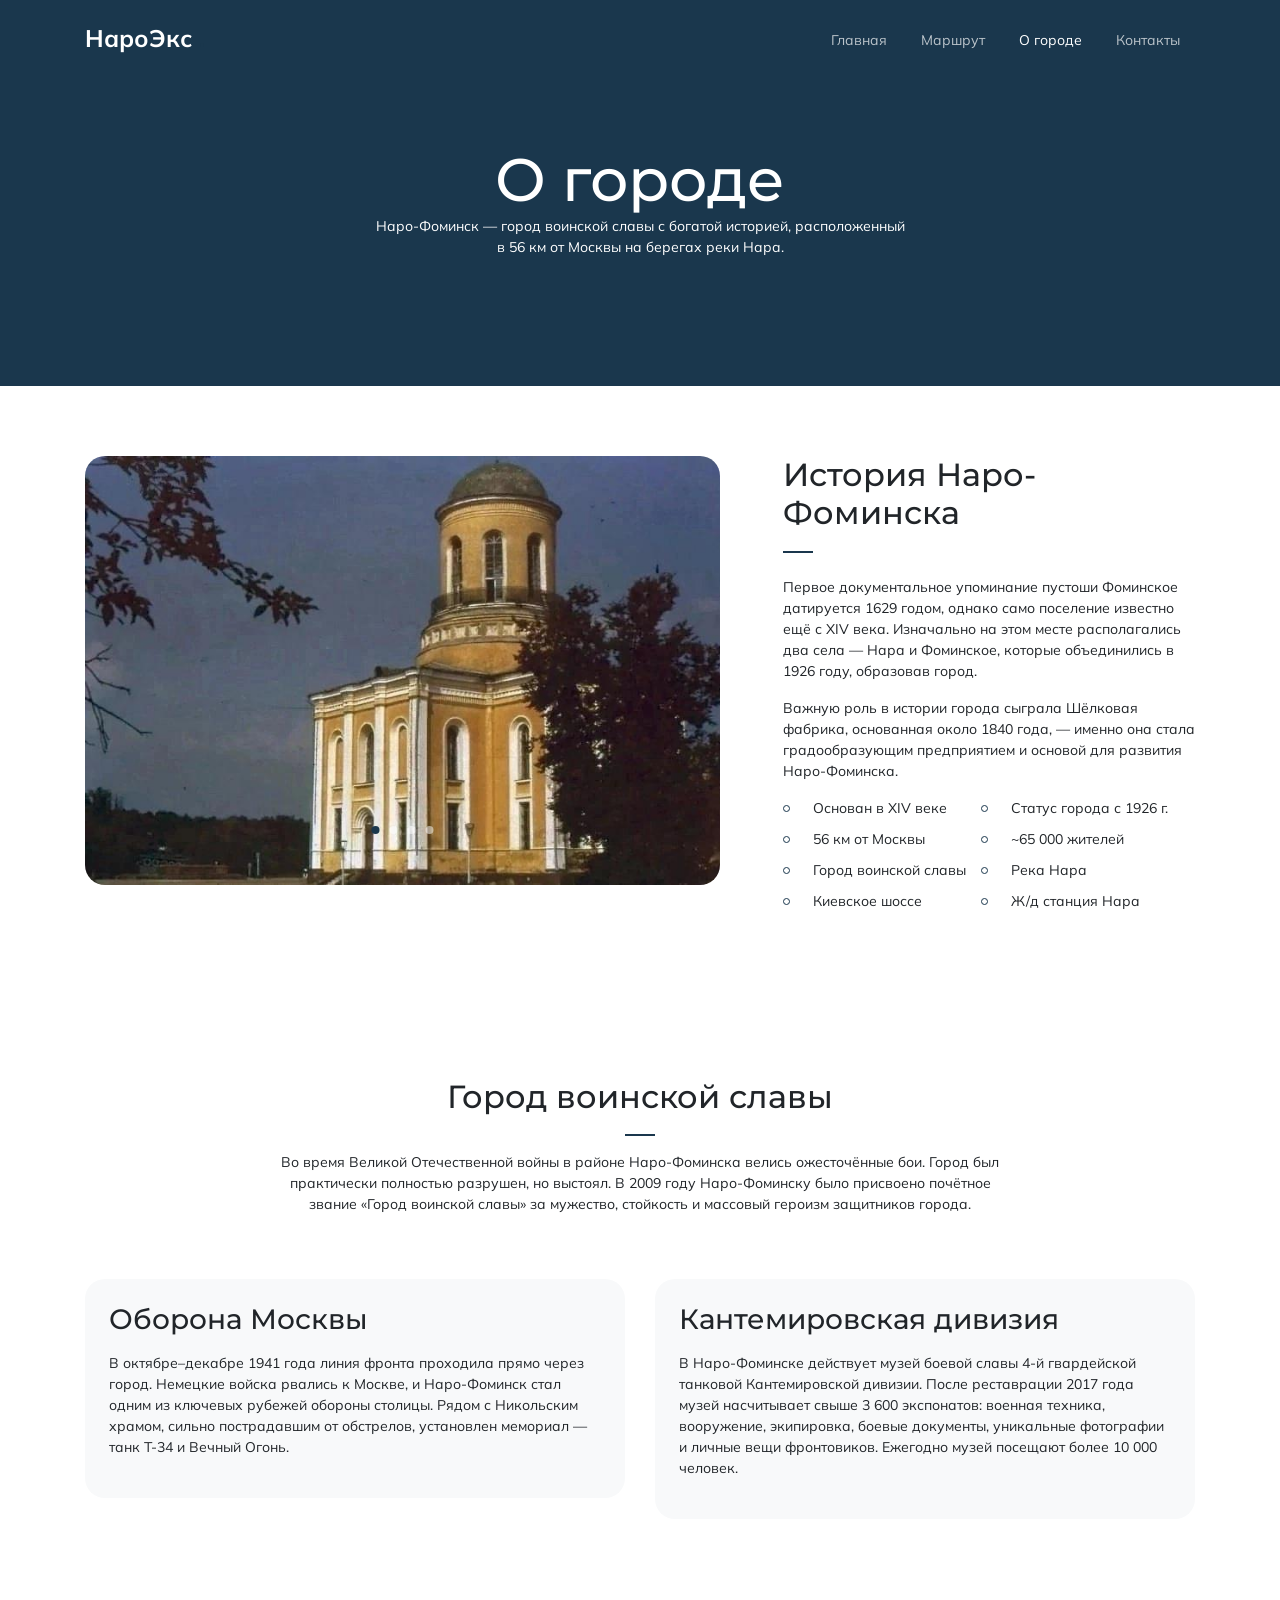
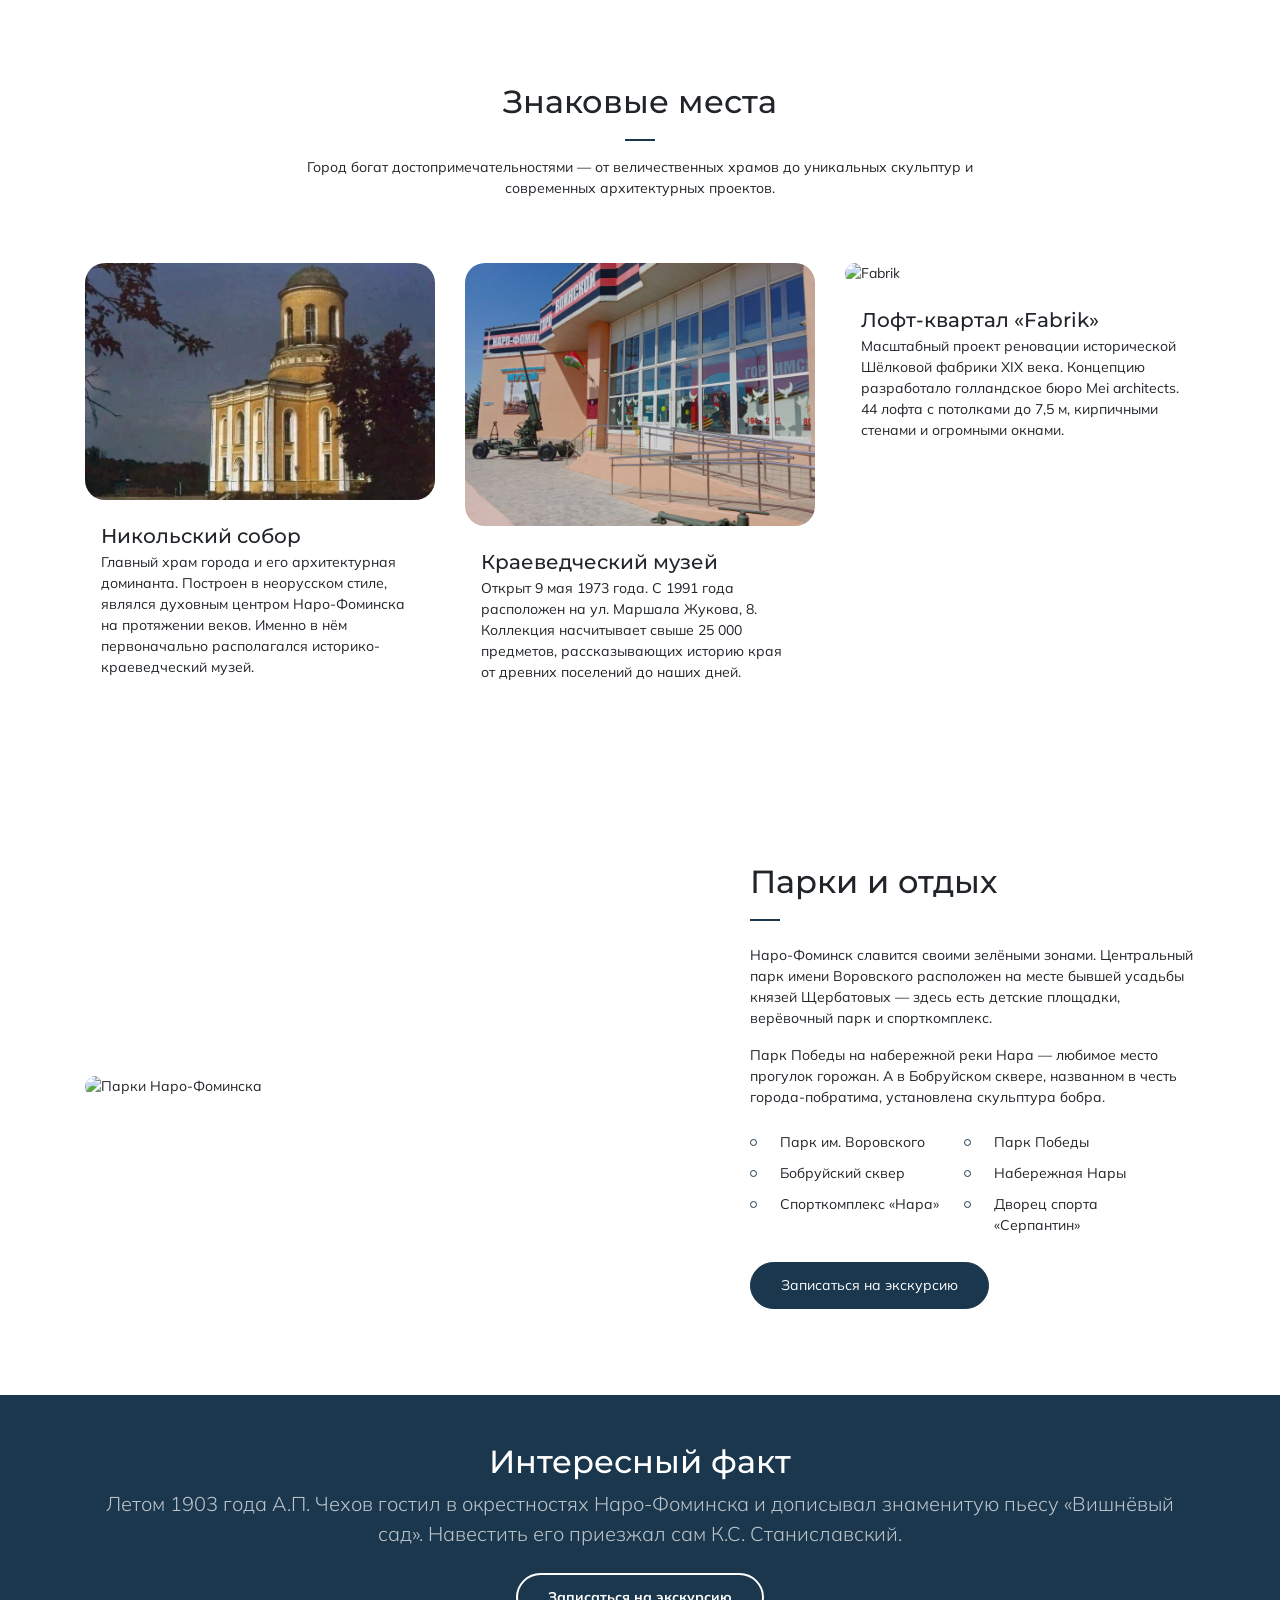
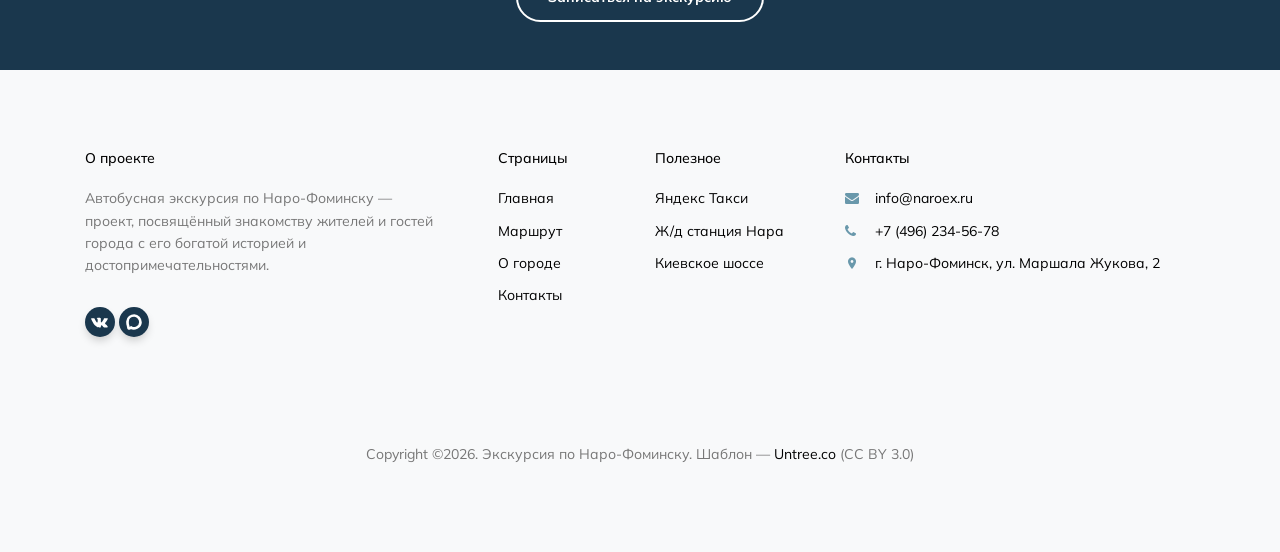
==== commit 7d0a37fe: "Add real hotel photos, shared footer, VK/Max icons, fix carousel heights - Replace template hotel im" ====
--- a/html/about.html
+++ b/html/about.html
@@ -215,68 +215,7 @@
     </div>
   </div>
 
-  <div class="site-footer">
-    <div class="inner first">
-      <div class="container">
-        <div class="row">
-          <div class="col-md-6 col-lg-4">
-            <div class="widget">
-              <h3 class="heading">О проекте</h3>
-              <p>Автобусная экскурсия по Наро-Фоминску &mdash; проект, посвящённый знакомству жителей и гостей города с его богатой историей и достопримечательностями.</p>
-            </div>
-            <div class="widget">
-              <ul class="list-unstyled social">
-                <li><a href="#"><span class="icon-instagram"></span></a></li>
-                <li><a href="#"><span class="icon-facebook"></span></a></li>
-              </ul>
-            </div>
-          </div>
-          <div class="col-md-6 col-lg-2 pl-lg-5">
-            <div class="widget">
-              <h3 class="heading">Страницы</h3>
-              <ul class="links list-unstyled">
-                <li><a href="index.html">Главная</a></li>
-                <li><a href="services.html">Маршрут</a></li>
-                <li><a href="about.html">О городе</a></li>
-                <li><a href="contact.html">Контакты</a></li>
-              </ul>
-            </div>
-          </div>
-          <div class="col-md-6 col-lg-2">
-            <div class="widget">
-              <h3 class="heading">Полезное</h3>
-              <ul class="links list-unstyled">
-                <li><a href="#">Яндекс Такси</a></li>
-                <li><a href="#">Ж/д станция Нара</a></li>
-                <li><a href="#">Киевское шоссе</a></li>
-              </ul>
-            </div>
-          </div>
-          <div class="col-md-6 col-lg-4">
-            <div class="widget">
-              <h3 class="heading">Контакты</h3>
-              <ul class="list-unstyled quick-info links">
-                <li class="email"><a href="#">info@naroex.ru</a></li>
-                <li class="phone"><a href="#">+7 (496) 234-56-78</a></li>
-                <li class="address"><a href="#">г. Наро-Фоминск, ул. Маршала Жукова, 2</a></li>
-              </ul>
-            </div>
-          </div>
-        </div>
-      </div>
-    </div>
-
-    <div class="inner dark">
-      <div class="container">
-        <div class="row text-center">
-          <div class="col-md-8 mb-3 mb-md-0 mx-auto">
-            <p>Copyright &copy;<script>document.write(new Date().getFullYear());</script>. Экскурсия по Наро-Фоминску. Шаблон &mdash; <a href="https://untree.co" class="link-highlight">Untree.co</a> (CC BY 3.0)
-            </p>
-          </div>
-        </div>
-      </div>
-    </div>
-  </div>
+  <div id="footer-placeholder"></div>
 
   <div id="overlayer"></div>
   <div class="loader">
--- a/html/css/style.css
+++ b/html/css/style.css
@@ -611,7 +611,8 @@
   display: block;
   cursor: pointer;
   overflow: hidden;
-  border-radius: 20px; }
+  border-radius: 20px;
+  height: 350px; }
   .media-thumb:after {
     position: absolute;
     top: 0;
@@ -634,7 +635,7 @@
     -o-transition: .3s transform ease;
     transition: .3s transform ease;
     width: 100%;
-    height: 300px;
+    height: 350px;
     object-fit: cover; }
   .media-thumb .media-text {
     position: absolute;
@@ -650,12 +651,14 @@
     .media-thumb .media-text h3 {
       font-size: 1rem;
       font-weight: 900;
-      color: #1A374D;
+      color: #ffffff;
+      text-shadow: 2px 2px 4px rgba(0,0,0,0.5);
       margin: 0;
       padding: 0; }
     .media-thumb .media-text .location {
       font-size: .8rem;
-      color: rgba(26, 55, 77, 0.5); }
+      color: rgba(255, 255, 255, 0.8);
+      text-shadow: 0 1px 3px rgba(0,0,0,0.6); }
     .media-thumb .media-text h3, .media-thumb .media-text .location {
       -webkit-transition: .3s all ease;
       -o-transition: .3s all ease;
@@ -701,7 +704,10 @@
 .media-1 {
   text-align: left; }
   .media-1 img {
-    border-radius: 20px; }
+    border-radius: 20px;
+    width: 100%;
+    height: 250px;
+    object-fit: cover; }
   .media-1 .loc .icon-room {
     position: relative; }
     .media-1 .loc .icon-room:after {
@@ -1356,7 +1362,8 @@
         color: #ffffff;
         -webkit-box-shadow: 0 5px 10px -2px rgba(0, 0, 0, 0.2);
         box-shadow: 0 5px 10px -2px rgba(0, 0, 0, 0.2); }
-        .site-footer .widget .social li a span {
+        .site-footer .widget .social li a span,
+        .site-footer .widget .social li a svg {
           font-size: 16px;
           position: absolute;
           top: 50%;
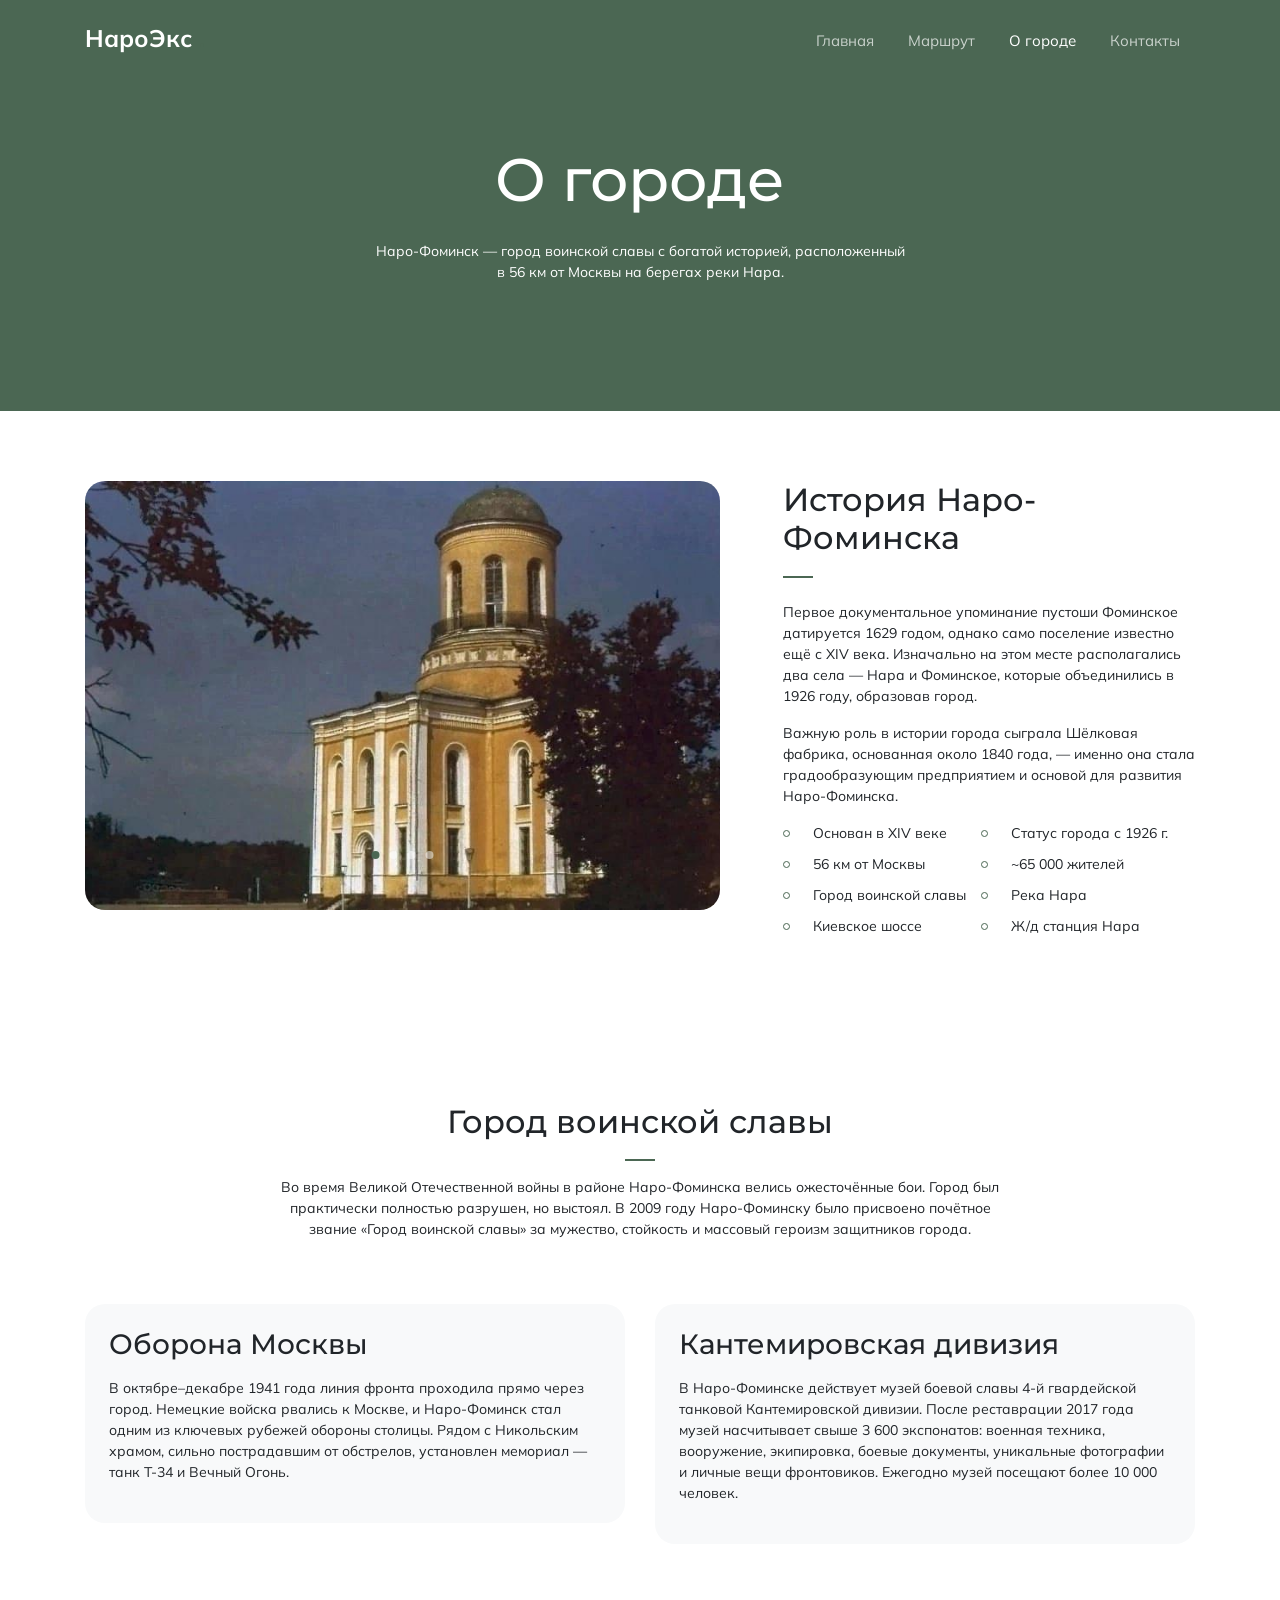
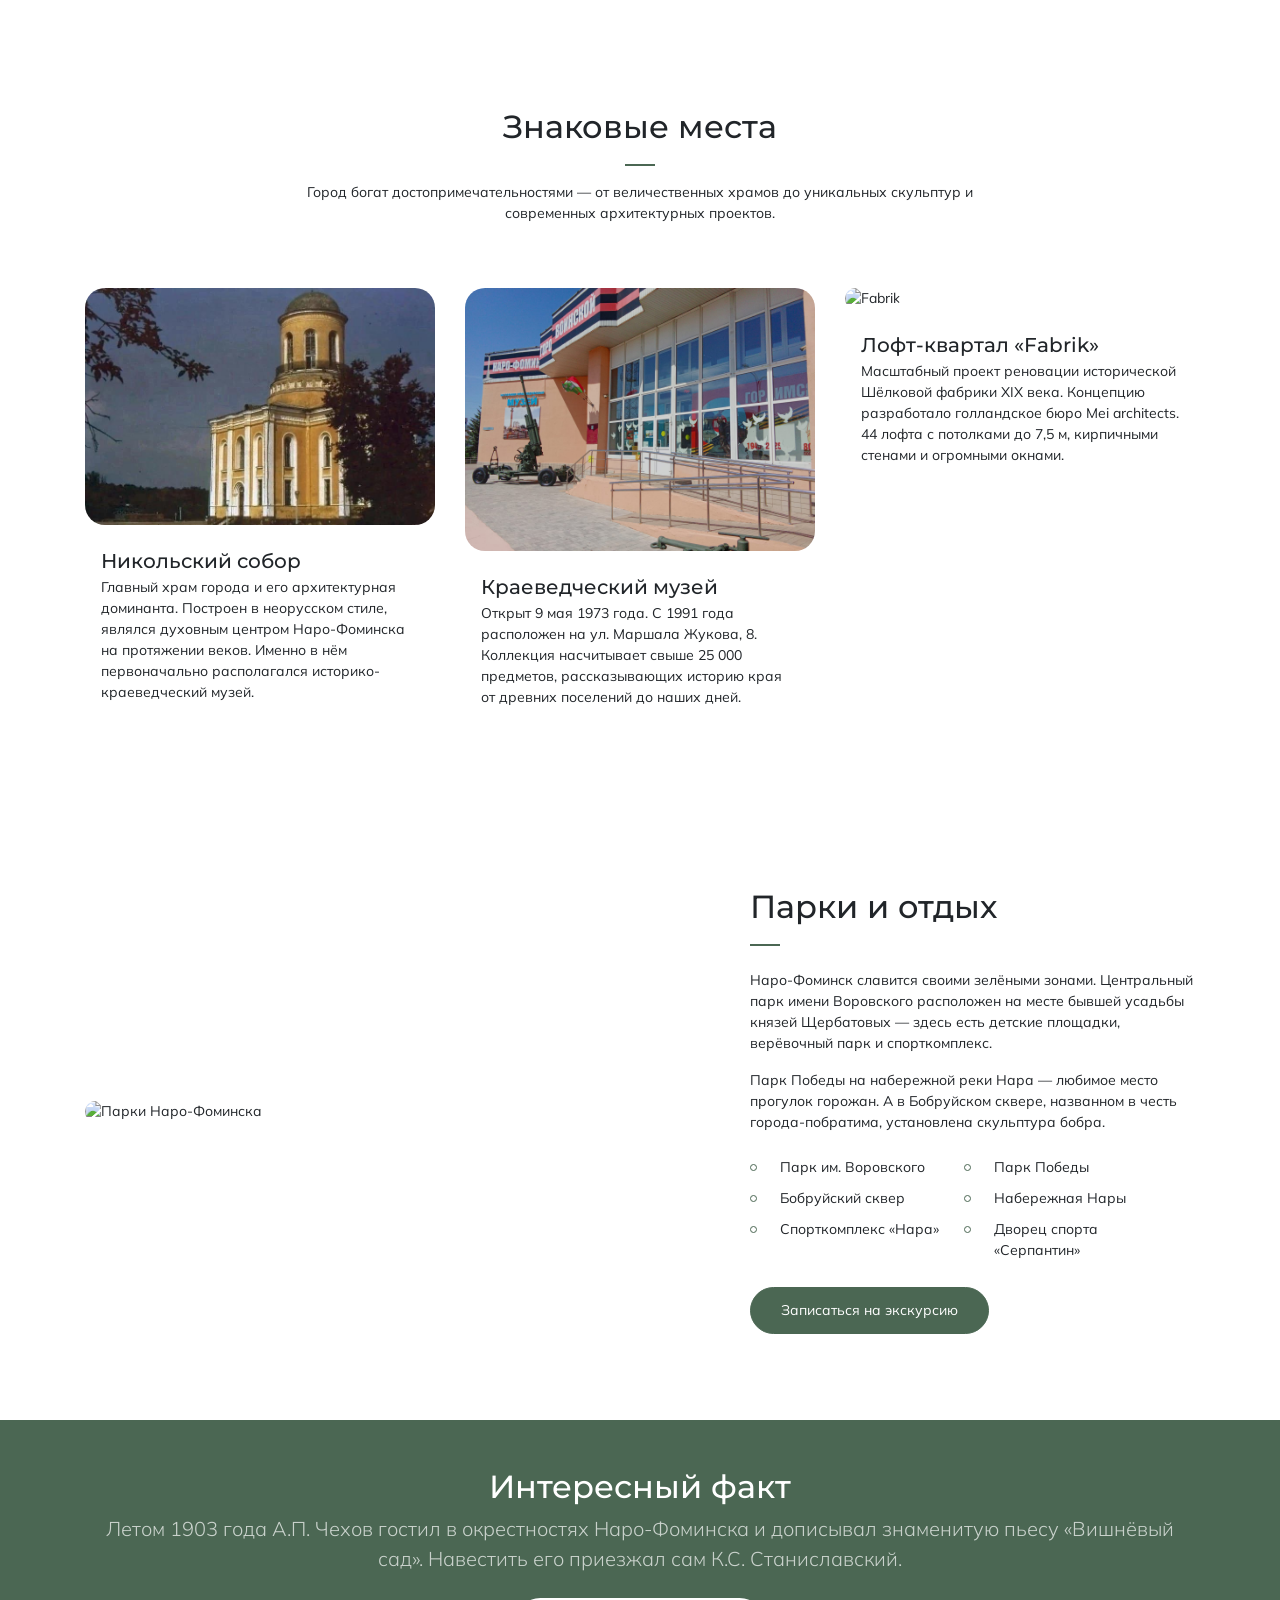
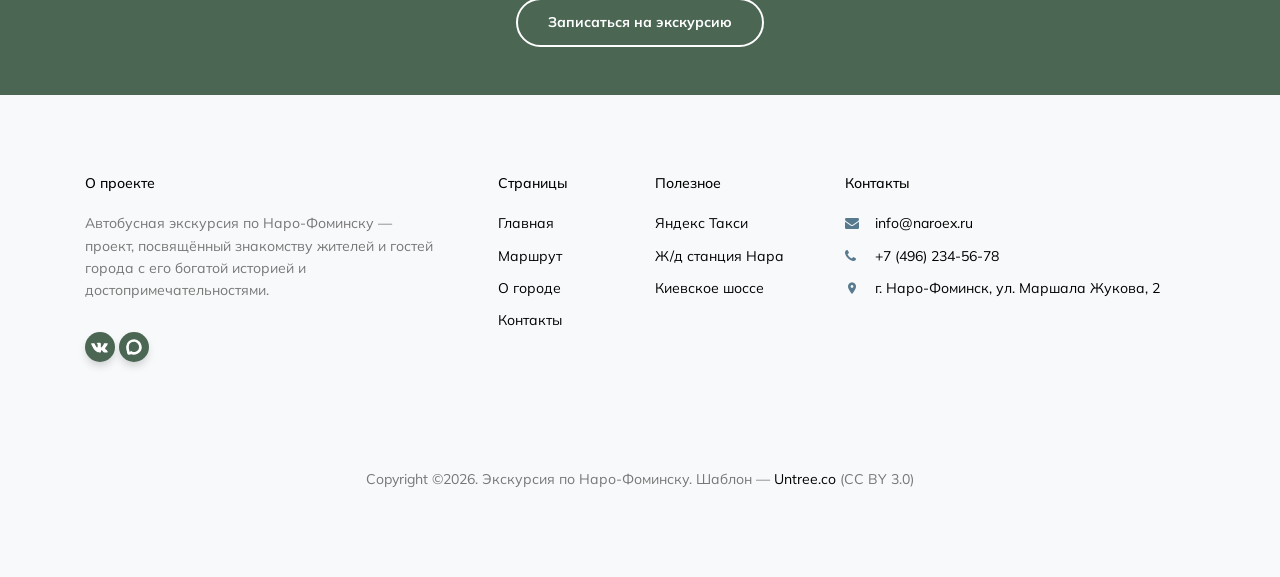
==== commit 41df1fb0: "Refactor primary color to CSS variable --primary-dark" ====
--- a/html/about.html
+++ b/html/about.html
@@ -67,8 +67,8 @@
       <div class="row align-items-center">
         <div class="col-lg-6 mx-auto text-center">
           <div class="intro-wrap">
-            <h1 class="mb-0">О городе</h1>
-            <p class="text-white">Наро-Фоминск &mdash; город воинской славы с богатой историей, расположенный в 56 км от Москвы на берегах реки Нара.</p>
+            <h1 class="">О городе</h1>
+            <p class="text-white text-lower">Наро-Фоминск &mdash; город воинской славы с богатой историей, расположенный в 56 км от Москвы на берегах реки Нара.</p>
           </div>
         </div>
       </div>
--- a/html/css/style.css
+++ b/html/css/style.css
@@ -1,3 +1,10 @@
+:root {
+  --accent-light: #b0cadd;
+  --accent: #acf8ff;
+  --accent-dark: #587a8f;
+  --primary-dark: #4b6753;
+}
+
 body {
   font-family: "Mulish", sans-serif;
   line-height: 1.5;
@@ -23,18 +30,26 @@
     visibility: visible; }
 
 .bg-primary {
-  background-color: #1A374D !important; }
+  background-color: var(--primary-dark) !important; }
 
 .text-black {
   color: #000000 !important; }
 
+.text-shadow {
+  text-shadow: 2px 2px 4px rgba(0,0,0,0.5);
+}
+
+.text-lower {
+      margin-top: 25px;
+}
+
 a {
-  color: #1A374D;
+  color: var(--primary-dark);
   -webkit-transition: .3s all ease;
   -o-transition: .3s all ease;
   transition: .3s all ease; }
   a:hover {
-    color: #1A374D;
+    color: var(--primary-dark);
     text-decoration: none; }
 
 ::-moz-selection {
@@ -46,12 +61,12 @@
   color: #ffffff; }
 
 .text-primary {
-  color: #1A374D !important; }
+  color: var(--primary-dark) !important; }
 
 a.text-primary {
-  color: #1A374D !important; }
+  color: var(--primary-dark) !important; }
   a.text-primary:hover {
-    color: #1A374D !important; }
+    color: var(--primary-dark) !important; }
 
 h1, .h1, h2, .h2, h3, .h3, h4, .h4 {
   font-family: "Montserrat", sans-serif; }
@@ -68,16 +83,16 @@
     -webkit-box-shadow: none;
     box-shadow: none; }
   .btn.btn-primary {
-    background: #1A374D;
-    border-color: #1A374D; }
+    background: var(--primary-dark);
+    border-color: var(--primary-dark); }
     .btn.btn-primary:hover {
-      border-color: #1f425c;
-      background: #1f425c; }
+      border-color: var(--accent-dark);
+      background: var(--accent-dark)}
   .btn.btn-outline-white {
     border: 2px solid #ffffff; }
     .btn.btn-outline-white:hover {
       background: #ffffff;
-      color: #1A374D !important; }
+      color: var(--primary-dark) !important; }
 
 .text-white-opacity {
   opacity: .7; }
@@ -87,7 +102,7 @@
   font-size: 16px;
   height: 45px; }
   .form-control:active, .form-control:focus, .custom-select:active, .custom-select:focus {
-    border-color: #1A374D;
+    border-color: var(--primary-dark);
     -webkit-box-shadow: none;
     box-shadow: none; }
 
@@ -126,7 +141,7 @@
         padding-left: 15px; } }
 
 .spinner-border {
-  color: #1A374D; }
+  color: var(--primary-dark); }
 
 /*PRELOADING------------ */
 #overlayer {
@@ -176,30 +191,38 @@
     margin-bottom: 0; }
     .site-nav .site-navigation .site-menu > li {
       display: inline-block; }
+
       .site-nav .site-navigation .site-menu > li > a {
-        font-size: 14px;
+        font-size: 15px;
         padding: 10px 15px;
         display: inline-block;
         text-decoration: none !important;
         color: rgba(255, 255, 255, 0.7); }
+        
         .site-nav .site-navigation .site-menu > li > a:hover {
           color: #ffffff; }
-      .site-nav .site-navigation .site-menu > li.cta-button a {
+      
+          .site-nav .site-navigation .site-menu > li.cta-button a {
         padding: 6px 20px;
         border: 2px solid rgba(255, 255, 255, 0.1);
         color: #000000;
         border-radius: 30px; }
+
         .site-nav .site-navigation .site-menu > li.cta-button a:hover {
           color: #000000;
-          background: #1A374D;
-          border-color: #1A374D; }
+          background: var(--primary-dark);
+          border-color: var(--primary-dark); }
+
       .site-nav .site-navigation .site-menu > li.active > a {
         color: #ffffff; }
+
     .site-nav .site-navigation .site-menu .has-children {
       position: relative; }
+
       .site-nav .site-navigation .site-menu .has-children > a {
         position: relative;
         padding-right: 20px; }
+
         .site-nav .site-navigation .site-menu .has-children > a:before {
           position: absolute;
           content: "\e313";
@@ -210,6 +233,7 @@
           -ms-transform: translateY(-50%);
           transform: translateY(-50%);
           font-family: 'icomoon'; }
+
       .site-nav .site-navigation .site-menu .has-children .dropdown {
         visibility: hidden;
         opacity: 0;
@@ -254,7 +278,7 @@
           transition: 0s all;
           color: #000000; }
         .site-nav .site-navigation .site-menu .has-children .dropdown .active a {
-          color: #1A374D !important; }
+          color: var(--primary-dark) !important; }
         .site-nav .site-navigation .site-menu .has-children .dropdown > li {
           list-style: none;
           padding: 0;
@@ -264,7 +288,7 @@
             padding: 5px 20px;
             display: block; }
             .site-nav .site-navigation .site-menu .has-children .dropdown > li > a:hover {
-              color: #1A374D; }
+              color: var(--primary-dark); }
           .site-nav .site-navigation .site-menu .has-children .dropdown > li.has-children > a:before {
             content: "\e315";
             right: 20px; }
@@ -272,9 +296,9 @@
             left: 100%;
             top: 0; }
             .site-nav .site-navigation .site-menu .has-children .dropdown > li.has-children > .dropdown li a:hover, .site-nav .site-navigation .site-menu .has-children .dropdown > li.has-children > ul li a:hover {
-              color: #1A374D; }
+              color: var(--primary-dark); }
           .site-nav .site-navigation .site-menu .has-children .dropdown > li.has-children:hover > a, .site-nav .site-navigation .site-menu .has-children .dropdown > li.has-children:active > a, .site-nav .site-navigation .site-menu .has-children .dropdown > li.has-children:focus > a {
-            color: #1A374D; }
+            color: var(--primary-dark); }
       .site-nav .site-navigation .site-menu .has-children:hover > a, .site-nav .site-navigation .site-menu .has-children:focus > a, .site-nav .site-navigation .site-menu .has-children:active > a {
         color: #ffffff; }
       .site-nav .site-navigation .site-menu .has-children:hover, .site-nav .site-navigation .site-menu .has-children:focus, .site-nav .site-navigation .site-menu .has-children:active {
@@ -383,12 +407,12 @@
       position: relative;
       color: #000000; }
       .site-mobile-menu .site-nav-wrap a:hover {
-        color: #1A374D; }
+        color: var(--primary-dark); }
     .site-mobile-menu .site-nav-wrap li {
       position: relative;
       display: block; }
       .site-mobile-menu .site-nav-wrap li.active > a {
-        color: #1A374D; }
+        color: var(--primary-dark); }
     .site-mobile-menu .site-nav-wrap .arrow-collapse {
       position: absolute;
       right: 0px;
@@ -475,9 +499,9 @@
     .sticky-wrapper.is-sticky .site-navbar .site-menu > li > a {
       color: #000000 !important; }
       .sticky-wrapper.is-sticky .site-navbar .site-menu > li > a:hover, .sticky-wrapper.is-sticky .site-navbar .site-menu > li > a.active {
-        color: #1A374D !important; }
+        color: var(--primary-dark) !important; }
     .sticky-wrapper.is-sticky .site-navbar .site-menu > li.active a {
-      color: #1A374D !important; }
+      color: var(--primary-dark) !important; }
   .sticky-wrapper .shrink {
     padding-top: 0px !important;
     padding-bottom: 0px !important; }
@@ -549,12 +573,12 @@
 
 .hero {
   padding: 7rem 0 10rem 0;
-  background: #6998AB;
+  background: var(--accent-light);
   margin-bottom: 100px; }
   .hero.hero-inner {
     padding: 9rem 0 7rem 0;
     margin-bottom: auto;
-    background: #1A374D; }
+    background: var(--primary-dark); }
   .hero h1 {
     color: #ffffff;
     font-size: 60px; }
@@ -566,7 +590,7 @@
       .hero h1 .typed-words:before {
         position: absolute;
         height: 7px;
-        background-color: #B1D0E0;
+        background-color: var(--accent);
         bottom: 0;
         left: 0;
         right: 0;
@@ -580,17 +604,17 @@
     left: -100px;
     z-index: 0;
     position: relative;
-    border-radius: 200px;
-    -webkit-box-shadow: 0 25px 50px -10px rgba(26, 55, 77, 0.4);
-    box-shadow: 0 25px 50px -10px rgba(26, 55, 77, 0.4);
+    border-radius: 150px;
+    -webkit-box-shadow: 10px 25px 50px -10px rgba(26, 55, 77, 0.75);
     height: 608px;
     margin-bottom: -200px; }
     @media (max-width: 991.98px) {
       .hero .slides {
         left: 0; } }
+
     .hero .slides img {
       position: absolute;
-      border-radius: 200px;
+      border-radius: 150px;
       opacity: 0;
       -webkit-transition: 4s opacity ease;
       -o-transition: 4s opacity ease;
@@ -613,6 +637,7 @@
   overflow: hidden;
   border-radius: 20px;
   height: 350px; }
+
   .media-thumb:after {
     position: absolute;
     top: 0;
@@ -627,6 +652,7 @@
     -webkit-transition: .3s all ease;
     -o-transition: .3s all ease;
     transition: .3s all ease; }
+
   .media-thumb img {
     -webkit-transform: scale(1.03);
     -ms-transform: scale(1.03);
@@ -637,6 +663,7 @@
     width: 100%;
     height: 350px;
     object-fit: cover; }
+
   .media-thumb .media-text {
     position: absolute;
     top: 20px;
@@ -648,6 +675,7 @@
     -o-transition: .3s all ease;
     transition: .3s all ease;
     margin-top: 20px; }
+
     .media-thumb .media-text h3 {
       font-size: 1rem;
       font-weight: 900;
@@ -694,7 +722,7 @@
     bottom: 0;
     width: 30px;
     height: 2px;
-    background: #1A374D; }
+    background: var(--primary-dark); }
   .section-title.text-center:before {
     left: 50%;
     -webkit-transform: translateX(-50%);
@@ -732,7 +760,7 @@
       color: #000000; }
   .media-1 .price {
     font-size: 15px;
-    color: #1A374D;
+    color: var(--primary-dark);
     font-weight: 700;
     position: relative;
     top: -2px; }
@@ -770,11 +798,11 @@
     left: -50px; }
     .owl-3-slider .owl-nav .owl-prev:hover {
       left: -65px;
-      color: #1A374D; }
+      color: var(--primary-dark); }
   .owl-3-slider .owl-nav .owl-next {
     right: -50px; }
     .owl-3-slider .owl-nav .owl-next:hover {
-      color: #1A374D;
+      color: var(--primary-dark);
       right: -65px; }
     .owl-3-slider .owl-nav .owl-next span {
       display: inline-block;
@@ -802,9 +830,9 @@
         right: auto; } }
   .title-with-bg span {
     color: white;
-    background-color: #1A374D;
-    -webkit-box-shadow: 0.5em 0 0 #1A374D, -0.5em 0 0 #1A374D;
-    box-shadow: 0.5em 0 0 #1A374D, -0.5em 0 0 #1A374D; }
+    background-color: var(--primary-dark);
+    -webkit-box-shadow: 0.5em 0 0 var(--primary-dark), -0.5em 0 0 var(--primary-dark);
+    box-shadow: 0.5em 0 0 var(--primary-dark), -0.5em 0 0 var(--primary-dark); }
   @media (max-width: 991.98px) {
     .title-with-bg {
       font-size: 40px; } }
@@ -918,7 +946,7 @@
   display: block;
   width: 80px;
   height: 80px;
-  background: #1A374D;
+  background: var(--primary-dark);
   border-radius: 50%;
   -webkit-transition: all 200ms;
   -o-transition: all 200ms;
@@ -995,13 +1023,13 @@
     margin-bottom: 30px; } }
 
 .counter-wrap .caption {
-  color: #1A374D;
+  color: var(--primary-dark);
   font-weight: bold; }
 
 .counter-wrap .counter {
   font-size: 3rem; }
   .counter-wrap .counter span {
-    color: #1A374D; }
+    color: var(--primary-dark); }
   @media (max-width: 991.98px) {
     .counter-wrap .counter {
       font-size: 2.5rem; } }
@@ -1031,13 +1059,13 @@
     position: absolute;
     width: 7px;
     height: 7px;
-    border: 1px solid #1A374D;
+    border: 1px solid var(--primary-dark);
     left: 0;
     top: 7px;
     border-radius: 50%; }
 
 .cta-section {
-  background: #1A374D; }
+  background: var(--primary-dark); }
 
 .custom-block {
   margin-bottom: 30px; }
@@ -1074,12 +1102,12 @@
       left: 15px; }
     .custom-accordion .accordion-item .btn-link[aria-expanded="true"] {
       font-weight: 700;
-      color: #1A374D; }
+      color: var(--primary-dark); }
       .custom-accordion .accordion-item .btn-link[aria-expanded="true"]:before {
         font-family: 'icomoon';
         content: "\f068";
         position: absolute;
-        color: #1A374D;
+        color: var(--primary-dark);
         top: 50%;
         -webkit-transform: translateY(-50%);
         -ms-transform: translateY(-50%);
@@ -1088,7 +1116,7 @@
   .custom-accordion .accordion-item.active {
     z-index: 2; }
     .custom-accordion .accordion-item.active .btn-link {
-      color: #1A374D;
+      color: var(--primary-dark);
       -webkit-box-shadow: 0 1px 10px 0 rgba(0, 0, 0, 0.1);
       box-shadow: 0 1px 10px 0 rgba(0, 0, 0, 0.1); }
   .custom-accordion .accordion-item .accordion-body {
@@ -1129,7 +1157,7 @@
   background: #ccc; }
 
 .control input:checked ~ .control__indicator {
-  background: #1A374D; }
+  background: var(--primary-dark); }
 
 .control:hover input:not([disabled]):checked ~ .control__indicator,
 .control input:checked:focus ~ .control__indicator {
@@ -1165,7 +1193,7 @@
   border-color: #7b7b7b; }
 
 .control--checkbox input:disabled:checked ~ .control__indicator {
-  background-color: #1A374D;
+  background-color: var(--primary-dark);
   opacity: .2; }
 
 .gal-item {
@@ -1263,7 +1291,7 @@
       border-radius: 50%;
       background: rgba(0, 0, 0, 0.2); }
     .owl-single .owl-dots .owl-dot.active span, .owl-carousel .owl-dots .owl-dot.active span {
-      background: #1A374D; }
+      background: var(--primary-dark); }
 
 .owl-single.no-dots .owl-dots, .owl-carousel.no-dots .owl-dots {
   display: none; }
@@ -1356,7 +1384,7 @@
         width: 30px;
         height: 30px;
         border-radius: 50%;
-        background: #1A374D;
+        background: var(--primary-dark);
         display: inline-block;
         position: relative;
         color: #ffffff;
@@ -1372,7 +1400,7 @@
           -ms-transform: translate(-50%, -50%);
           transform: translate(-50%, -50%); }
         .site-footer .widget .social li a:hover {
-          background-color: #1A374D;
+          background-color: var(--primary-dark);
           color: #ffffff; }
     .site-footer .widget .links li {
       display: block;
@@ -1390,7 +1418,7 @@
       position: absolute;
       content: "";
       font-family: 'icomoon';
-      color: #6998AB; }
+      color: var(--accent-dark); }
     .site-footer ul.quick-info li.email:before {
       content: "\f0e0"; }
     .site-footer ul.quick-info li.phone:before {
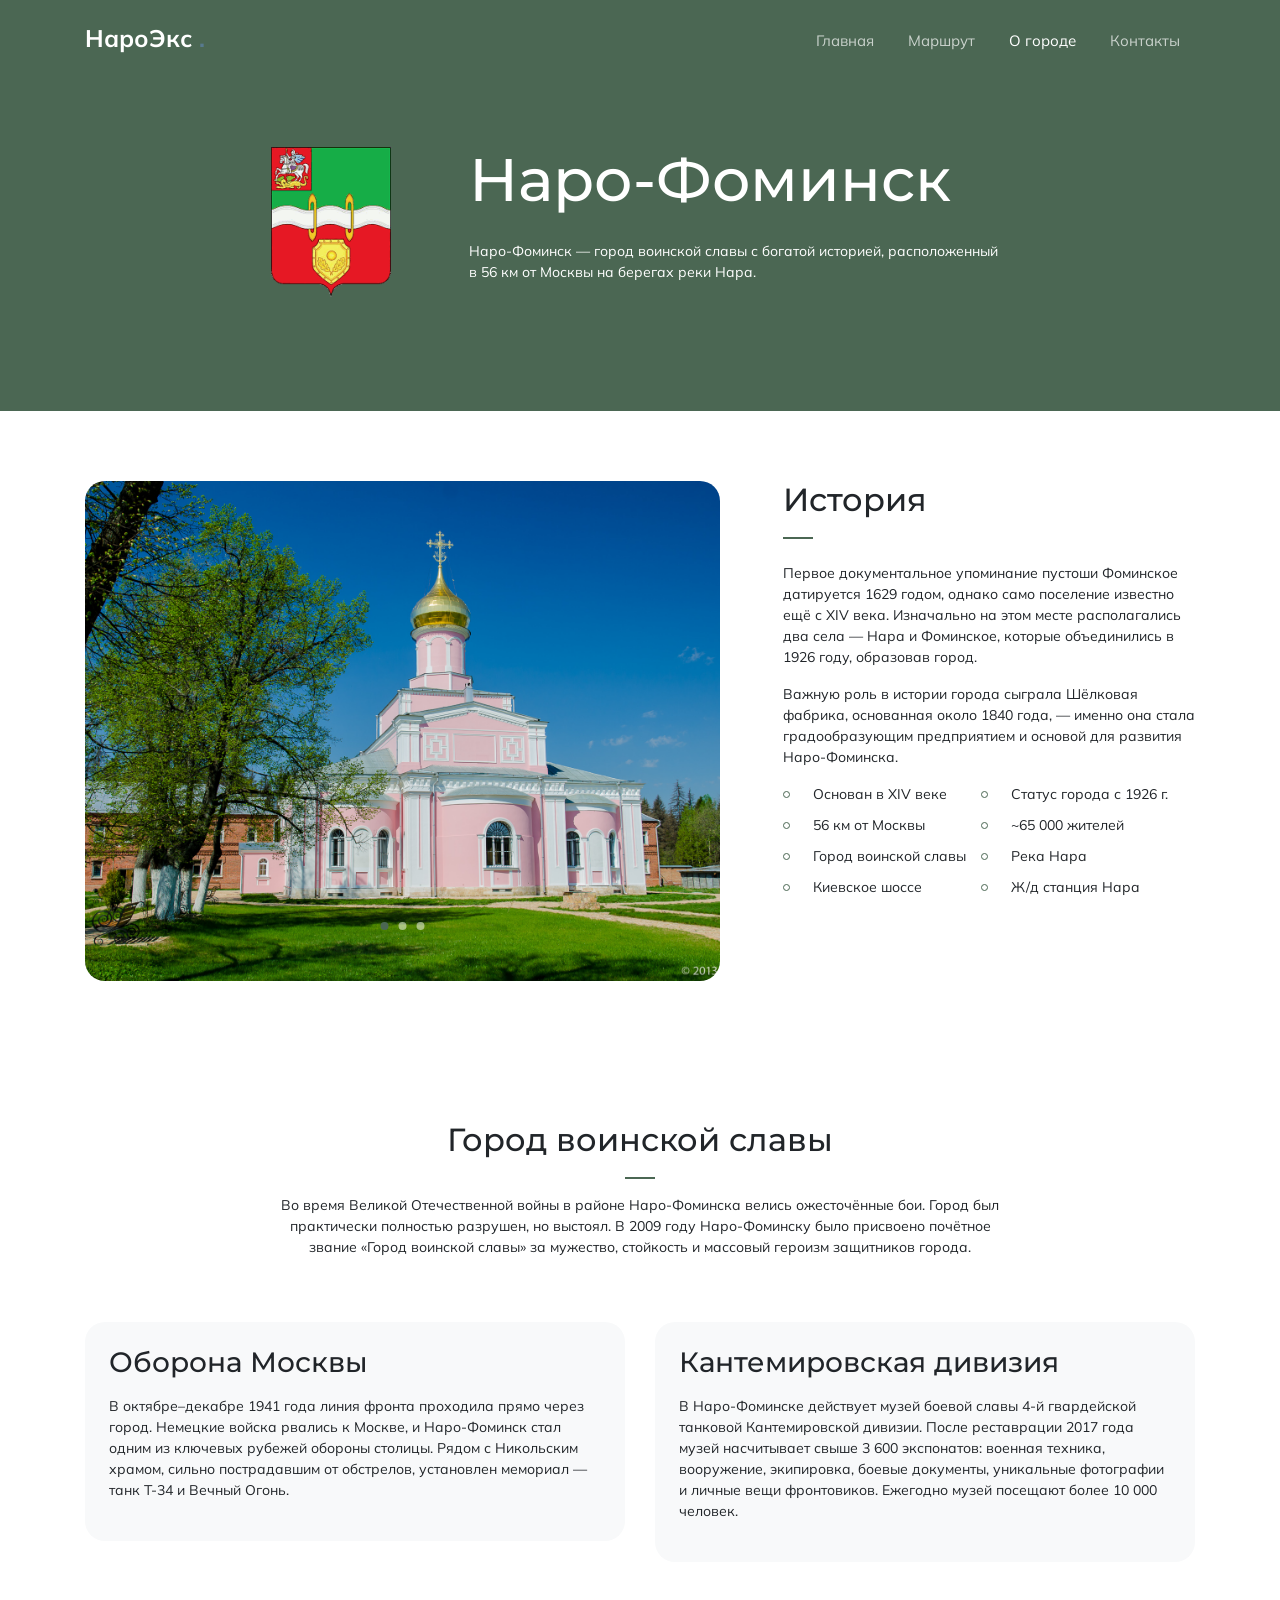
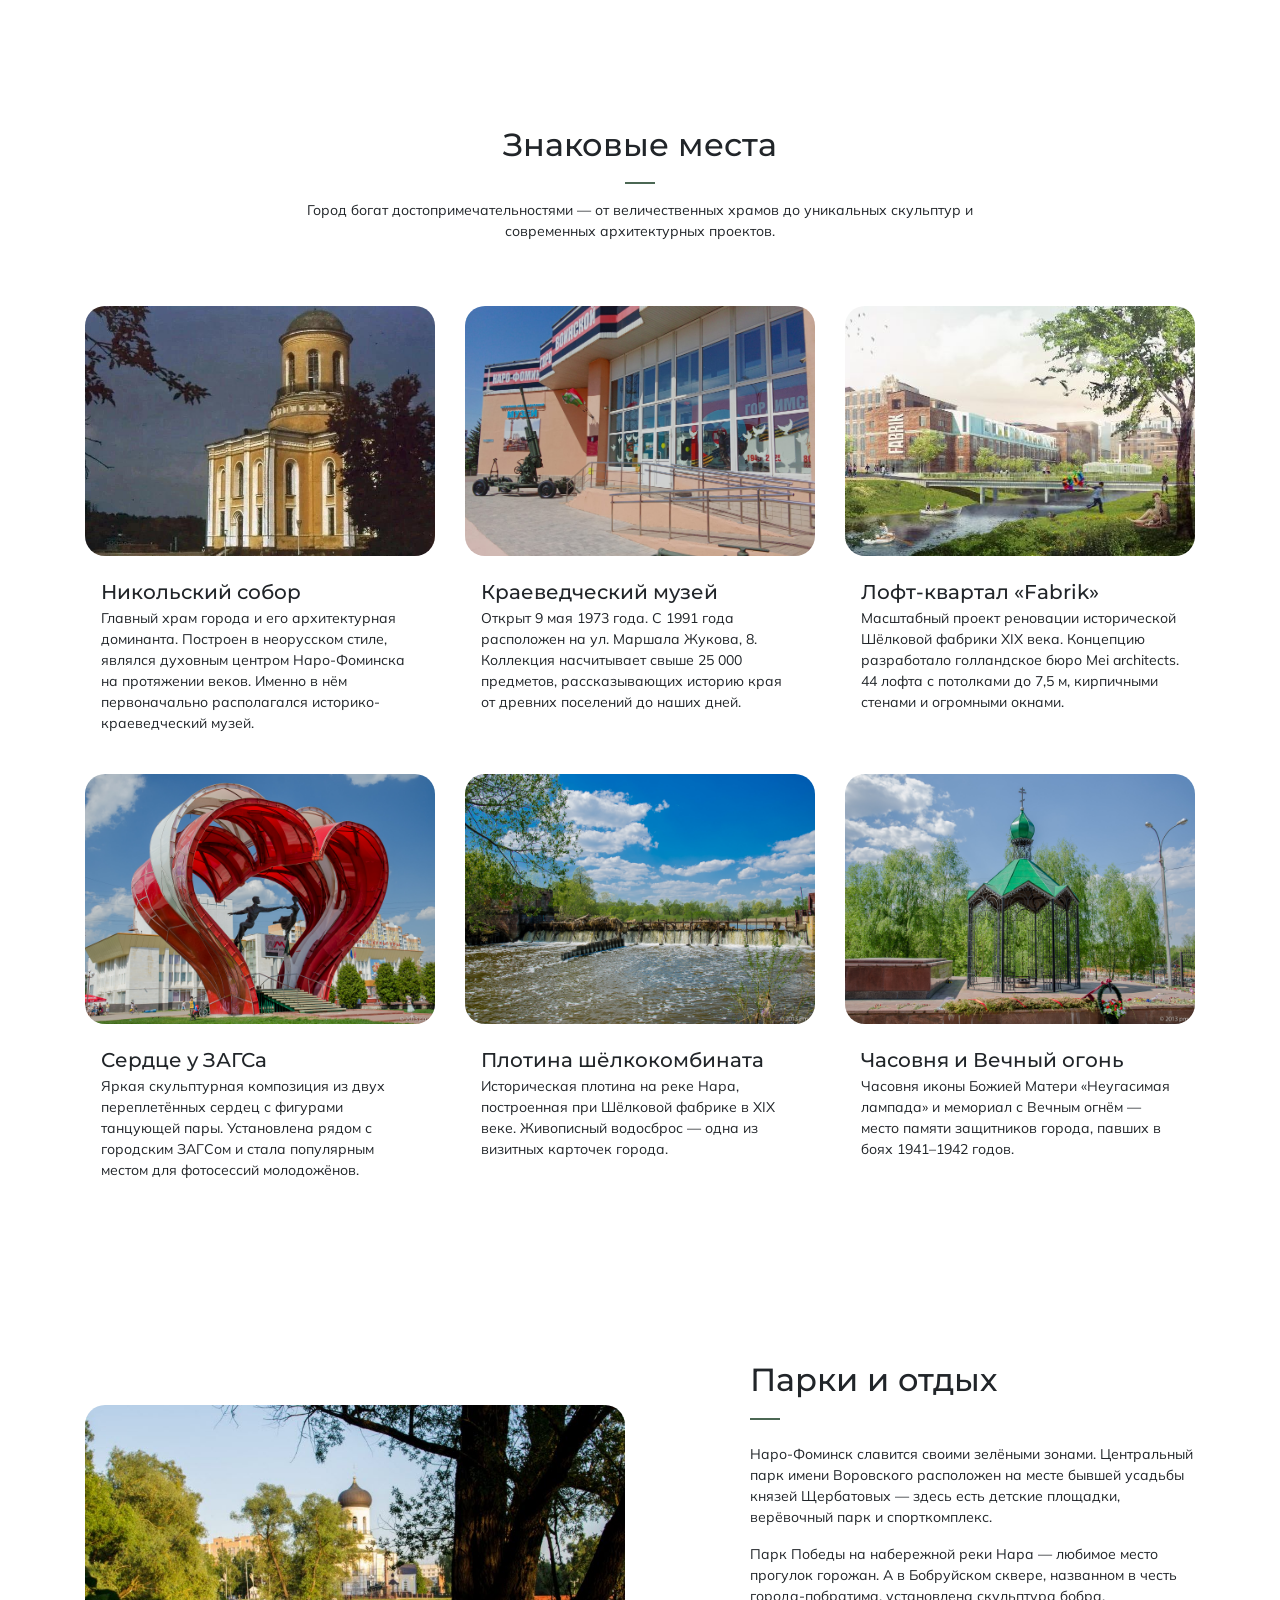
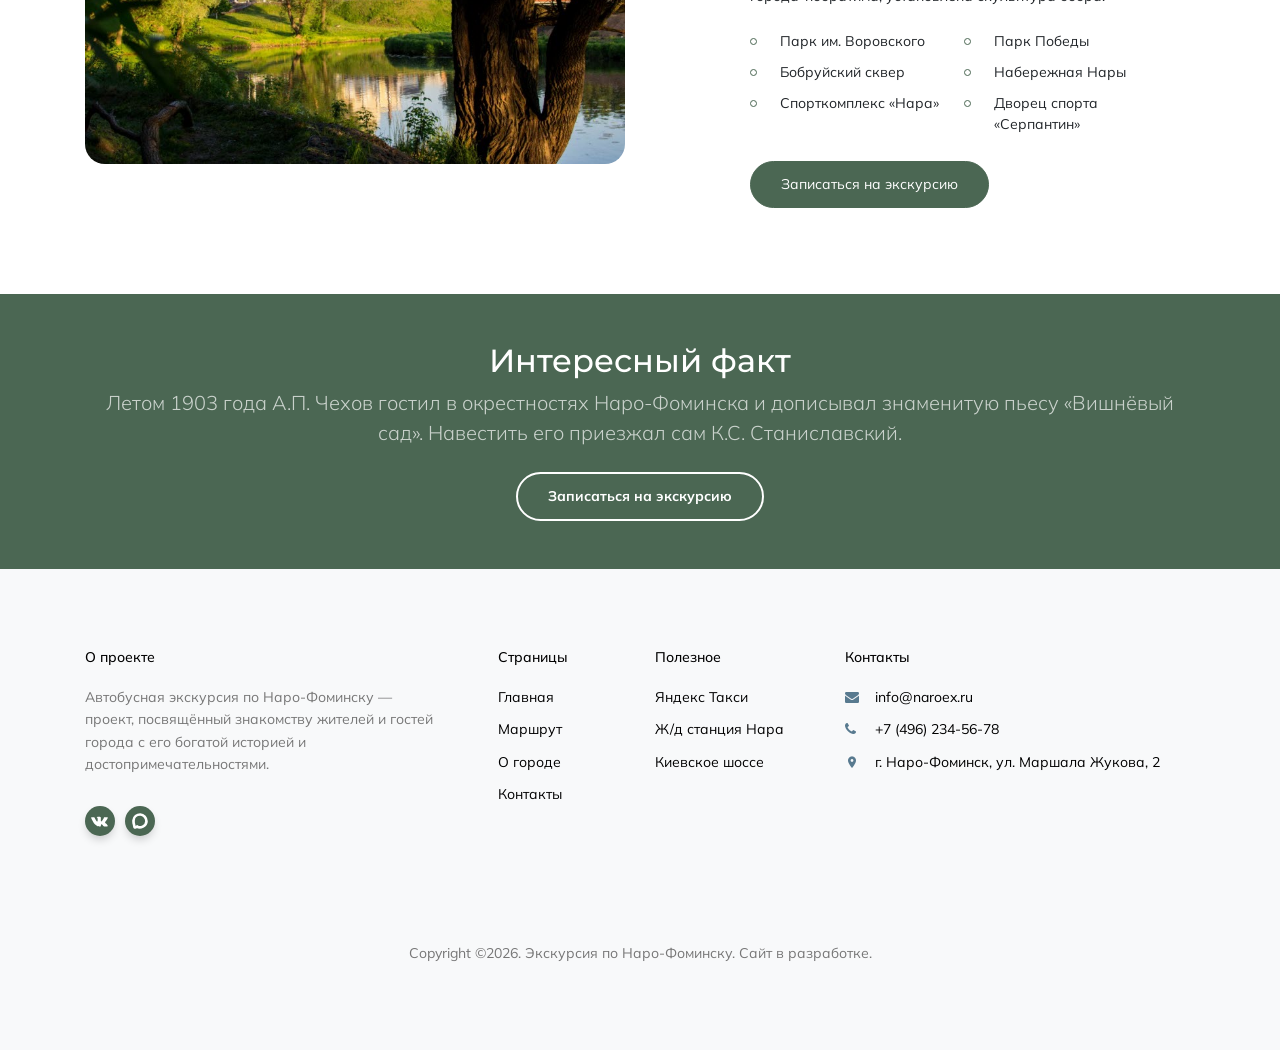
==== commit 9588e04b: "Add real city photos, fix carousel heights, update all pages with new images - Replace template imag" ====
--- a/html/about.html
+++ b/html/about.html
@@ -64,10 +64,13 @@
 
   <div class="hero hero-inner">
     <div class="container">
-      <div class="row align-items-center">
-        <div class="col-lg-6 mx-auto text-center">
+      <div class="row align-items-center justify-content-center">
+        <div class="col-auto d-none d-md-block mr-lg-5">
+          <img src="images/gerb.gif" style="height: 150px;opacity: 0.95;" alt="Герб Наро-Фоминска" style="height: 120px;">
+        </div>
+        <div class="col-lg-6">
           <div class="intro-wrap">
-            <h1 class="">О городе</h1>
+            <h1 class="">Наро-Фоминск</h1>
             <p class="text-white text-lower">Наро-Фоминск &mdash; город воинской славы с богатой историей, расположенный в 56 км от Москвы на берегах реки Нара.</p>
           </div>
         </div>
@@ -81,14 +84,13 @@
       <div class="row">
         <div class="col-lg-7">
           <div class="owl-single dots-absolute owl-carousel">
-            <img src="images/nikolsky_sobor.jpg" alt="Никольский собор" class="img-fluid rounded-20">
+            <img src="images/zosim.jpg" alt="Зосимова пустынь и круги" class="img-fluid rounded-20">
             <img src="images/museum.jpg" alt="Краеведческий музей" class="img-fluid rounded-20">
-            <img src="images/slider-1.jpg" alt="Наро-Фоминск" class="img-fluid rounded-20">
-            <img src="images/slider-2.jpg" alt="Наро-Фоминск" class="img-fluid rounded-20">
+            <img src="images/naberezhnaya.jpg" alt="Набережная Нары" class="img-fluid rounded-20">
           </div>
         </div>
         <div class="col-lg-5 pl-lg-5 ml-auto">
-          <h2 class="section-title mb-4">История Наро-Фоминска</h2>
+          <h2 class="section-title mb-4">История</h2>
           <p>Первое документальное упоминание пустоши Фоминское датируется 1629 годом, однако само поселение известно ещё с XIV века. Изначально на этом месте располагались два села &mdash; Нара и Фоминское, которые объединились в 1926 году, образовав город.</p>
           <p>Важную роль в истории города сыграла Шёлковая фабрика, основанная около 1840 года, &mdash; именно она стала градообразующим предприятием и основой для развития Наро-Фоминска.</p>
           <ul class="list-unstyled two-col clearfix">
@@ -162,13 +164,40 @@
         </div>
         <div class="col-lg-4 mb-4">
           <div class="team">
-            <img src="images/hero-slider-2.jpg" alt="Fabrik" class="img-fluid mb-4 rounded-20">
+            <img src="images/fabrik.jpg" alt="Лофт-квартал Fabrik" class="img-fluid mb-4 rounded-20">
             <div class="px-3">
               <h3 class="mb-1">Лофт-квартал &laquo;Fabrik&raquo;</h3>
               <p>Масштабный проект реновации исторической Шёлковой фабрики XIX века. Концепцию разработало голландское бюро Mei architects. 44 лофта с потолками до 7,5 м, кирпичными стенами и огромными окнами.</p>
             </div>
           </div>
         </div>
+        <div class="col-lg-4 mb-4">
+          <div class="team">
+            <img src="images/serdce_zags.jpg" alt="Сердце у ЗАГСа" class="img-fluid mb-4 rounded-20">
+            <div class="px-3">
+              <h3 class="mb-1">Сердце у ЗАГСа</h3>
+              <p>Яркая скульптурная композиция из двух переплетённых сердец с фигурами танцующей пары. Установлена рядом с городским ЗАГСом и стала популярным местом для фотосессий молодожёнов.</p>
+            </div>
+          </div>
+        </div>
+        <div class="col-lg-4 mb-4">
+          <div class="team">
+            <img src="images/plotina.jpg" alt="Плотина шёлкокомбината" class="img-fluid mb-4 rounded-20">
+            <div class="px-3">
+              <h3 class="mb-1">Плотина шёлкокомбината</h3>
+              <p>Историческая плотина на реке Нара, построенная при Шёлковой фабрике в XIX веке. Живописный водосброс &mdash; одна из визитных карточек города.</p>
+            </div>
+          </div>
+        </div>
+        <div class="col-lg-4 mb-4">
+          <div class="team">
+            <img src="images/vechniy_ogon.jpg" alt="Часовня и Вечный огонь" class="img-fluid mb-4 rounded-20">
+            <div class="px-3">
+              <h3 class="mb-1">Часовня и Вечный огонь</h3>
+              <p>Часовня иконы Божией Матери &laquo;Неугасимая лампада&raquo; и мемориал с Вечным огнём &mdash; место памяти защитников города, павших в боях 1941&ndash;1942 годов.</p>
+            </div>
+          </div>
+        </div>
       </div>
     </div>
   </div>
@@ -179,7 +208,7 @@
 
         <div class="col-lg-6">
           <figure class="img-play-video">
-            <img src="images/hero-slider-4.jpg" alt="Парки Наро-Фоминска" class="img-fluid rounded-20">
+            <img src="images/park_vorovskogo.jpg" alt="Парк им. Воровского" class="img-fluid rounded-20">
           </figure>
         </div>
 
--- a/html/css/style.css
+++ b/html/css/style.css
@@ -51,6 +51,8 @@
   a:hover {
     color: var(--primary-dark);
     text-decoration: none; }
+  a:active {
+    color: var(--accent); }
 
 ::-moz-selection {
   background: #000000;
@@ -61,15 +63,19 @@
   color: #ffffff; }
 
 .text-primary {
-  color: var(--primary-dark) !important; }
+  color: var(--accent-dark) !important; }
 
 a.text-primary {
   color: var(--primary-dark) !important; }
   a.text-primary:hover {
-    color: var(--primary-dark) !important; }
+    color: var(--accent) !important; }
 
 h1, .h1, h2, .h2, h3, .h3, h4, .h4 {
   font-family: "Montserrat", sans-serif; }
+
+  .badge-primary {
+    background-color: var(--primary-dark);
+}
 
 .btn {
   padding-top: 12px;
@@ -88,6 +94,11 @@
     .btn.btn-primary:hover {
       border-color: var(--accent-dark);
       background: var(--accent-dark)}
+    .btn-primary:not(:disabled):not(.disabled):active,
+    .btn-primary:not(:disabled):not(.disabled).active,
+    .show > .btn-primary.dropdown-toggle {
+      background: var(--accent);
+      border-color: var(--accent); }
   .btn.btn-outline-white {
     border: 2px solid #ffffff; }
     .btn.btn-outline-white:hover {
@@ -329,7 +340,8 @@
       position: absolute;
       content: "";
       width: 2px;
-      height: 30px;
+      height: 24px;
+      top: 10px;
       background: #000000; }
     .site-mobile-menu-close > span:before {
       -webkit-transform: rotate(45deg);
@@ -401,18 +413,22 @@
     margin: 0;
     list-style: none;
     position: relative; }
+    
     .site-mobile-menu .site-nav-wrap a {
       padding: 5px 20px;
       display: block;
       position: relative;
       color: #000000; }
+    
       .site-mobile-menu .site-nav-wrap a:hover {
-        color: var(--primary-dark); }
+        color: var(--accent-light); }
+
     .site-mobile-menu .site-nav-wrap li {
       position: relative;
       display: block; }
       .site-mobile-menu .site-nav-wrap li.active > a {
-        color: var(--primary-dark); }
+        color: var(--accent-dark); }
+
     .site-mobile-menu .site-nav-wrap .arrow-collapse {
       position: absolute;
       right: 0px;
@@ -447,10 +463,12 @@
       position: relative;
       float: left;
       width: 100%; }
+
       .site-mobile-menu .site-nav-wrap > li > a {
         padding-left: 20px;
-        font-size: 14px; }
-      .site-mobile-menu .site-nav-wrap > li > ul {
+        font-size: 24px; }
+      
+        .site-mobile-menu .site-nav-wrap > li > ul {
         padding: 0;
         margin: 0;
         list-style: none; }
@@ -586,18 +604,19 @@
       .hero h1 {
         font-size: 45px; } }
     .hero h1 .typed-words {
-      position: relative; }
-      .hero h1 .typed-words:before {
-        position: absolute;
-        height: 7px;
-        background-color: var(--accent);
-        bottom: 0;
-        left: 0;
-        right: 0;
-        content: ""; }
+      -webkit-box-decoration-break: clone;
+      box-decoration-break: clone;
+      background-image: linear-gradient(var(--accent), var(--accent));
+      background-position: 0 100%;
+      background-repeat: no-repeat;
+      background-size: 100% 7px;
+      padding-bottom: 4px; }
   .hero .intro-wrap {
     position: relative;
     z-index: 1; }
+  @media (min-width: 992px) {
+    .hero .row.align-items-center .col-lg-5 {
+      align-self: flex-start; } }
   .hero .slides {
     background: #ffffff;
     max-width: 800px;
@@ -1036,6 +1055,14 @@
 
 .rounded-20 {
   border-radius: 20px; }
+
+.owl-single .owl-item > img {
+  height: 500px;
+  object-fit: cover;
+  width: 100%; }
+@media (max-width: 550px) {
+  .owl-single .owl-item > img {
+    height: 350px; } }
 
 .owl-dots {
   position: relative;
@@ -1350,6 +1377,11 @@
       -ms-transform: rotate(-180deg);
       transform: rotate(-180deg); }
 
+.team img {
+  height: 250px;
+  object-fit: cover;
+  width: 100%; }
+
 .team h3 {
   font-size: 20px; }
 
@@ -1378,8 +1410,11 @@
       margin-bottom: 20px;
       color: #000000;
       font-family: "Mulish", sans-serif; }
-    .site-footer .widget .social li {
+    
+      .site-footer .widget .social li {
+        margin-right: 6px;
       display: inline-block; }
+    
       .site-footer .widget .social li a {
         width: 30px;
         height: 30px;
